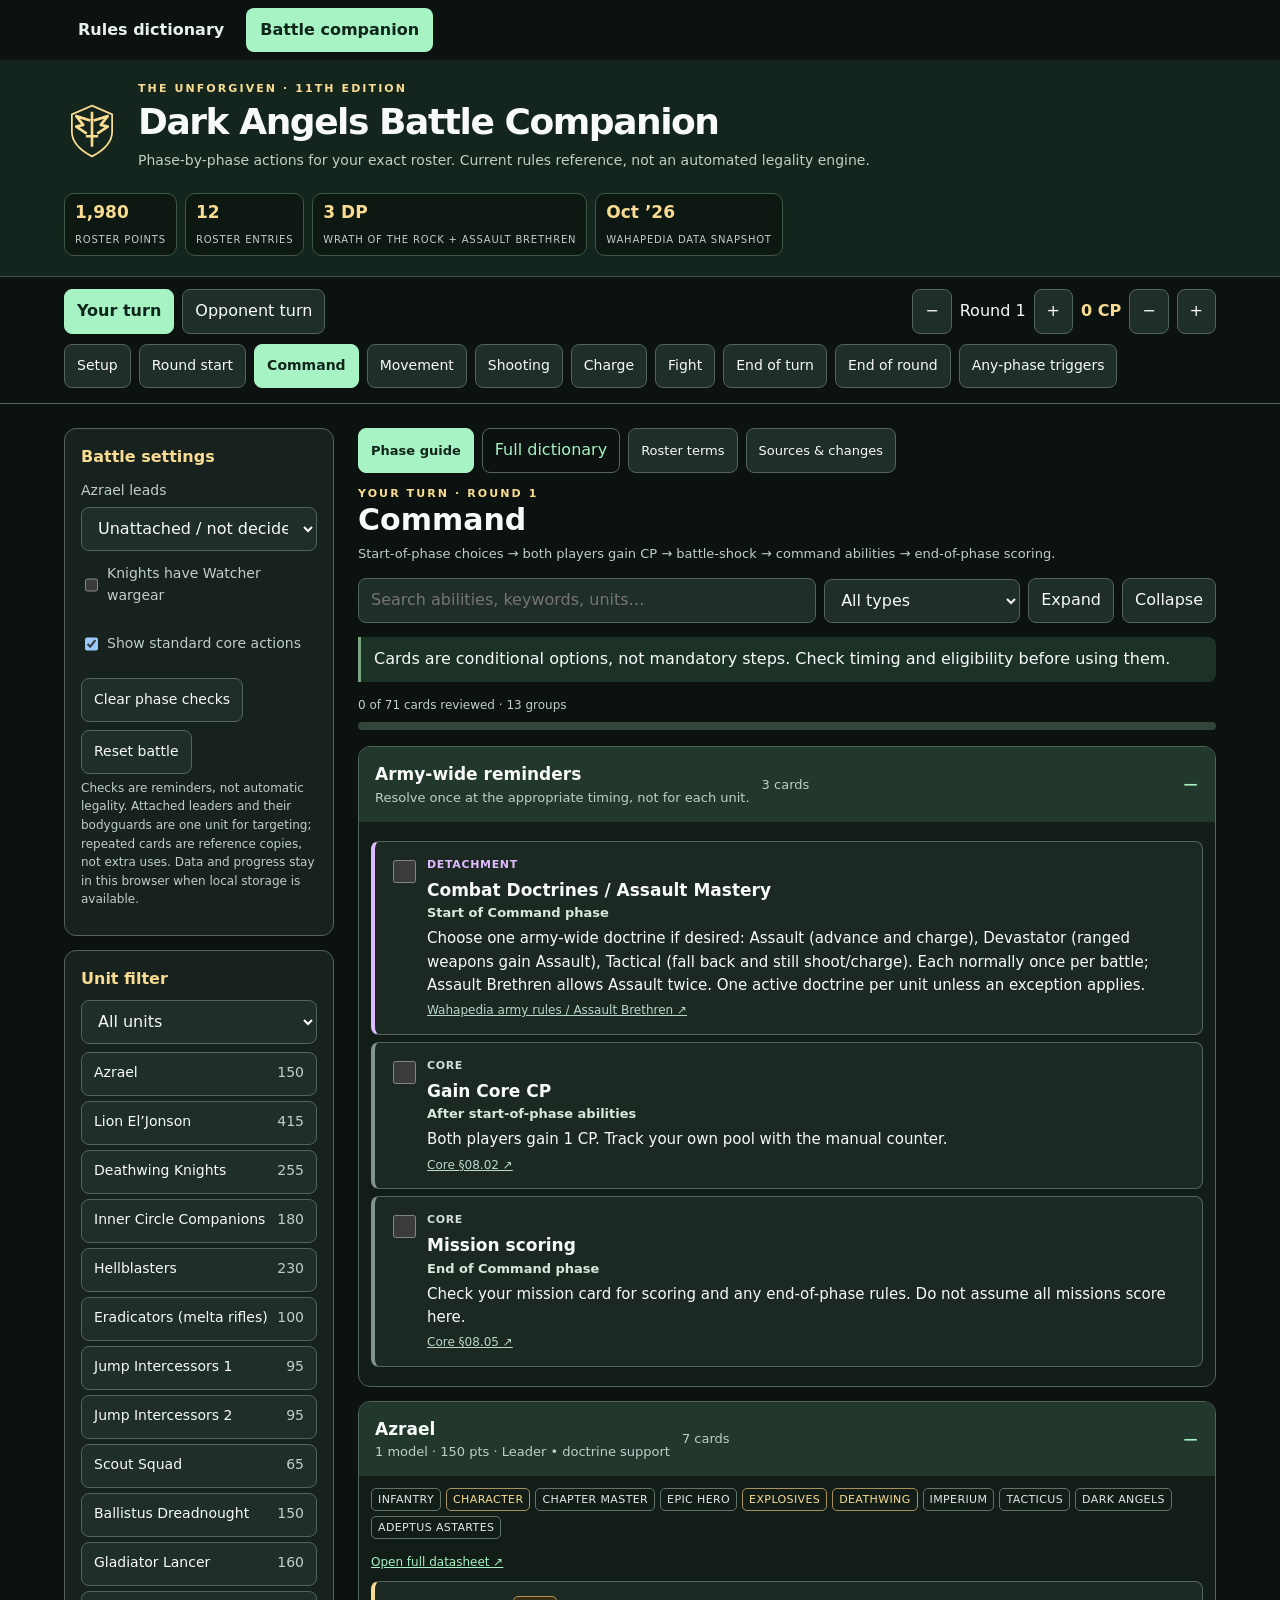
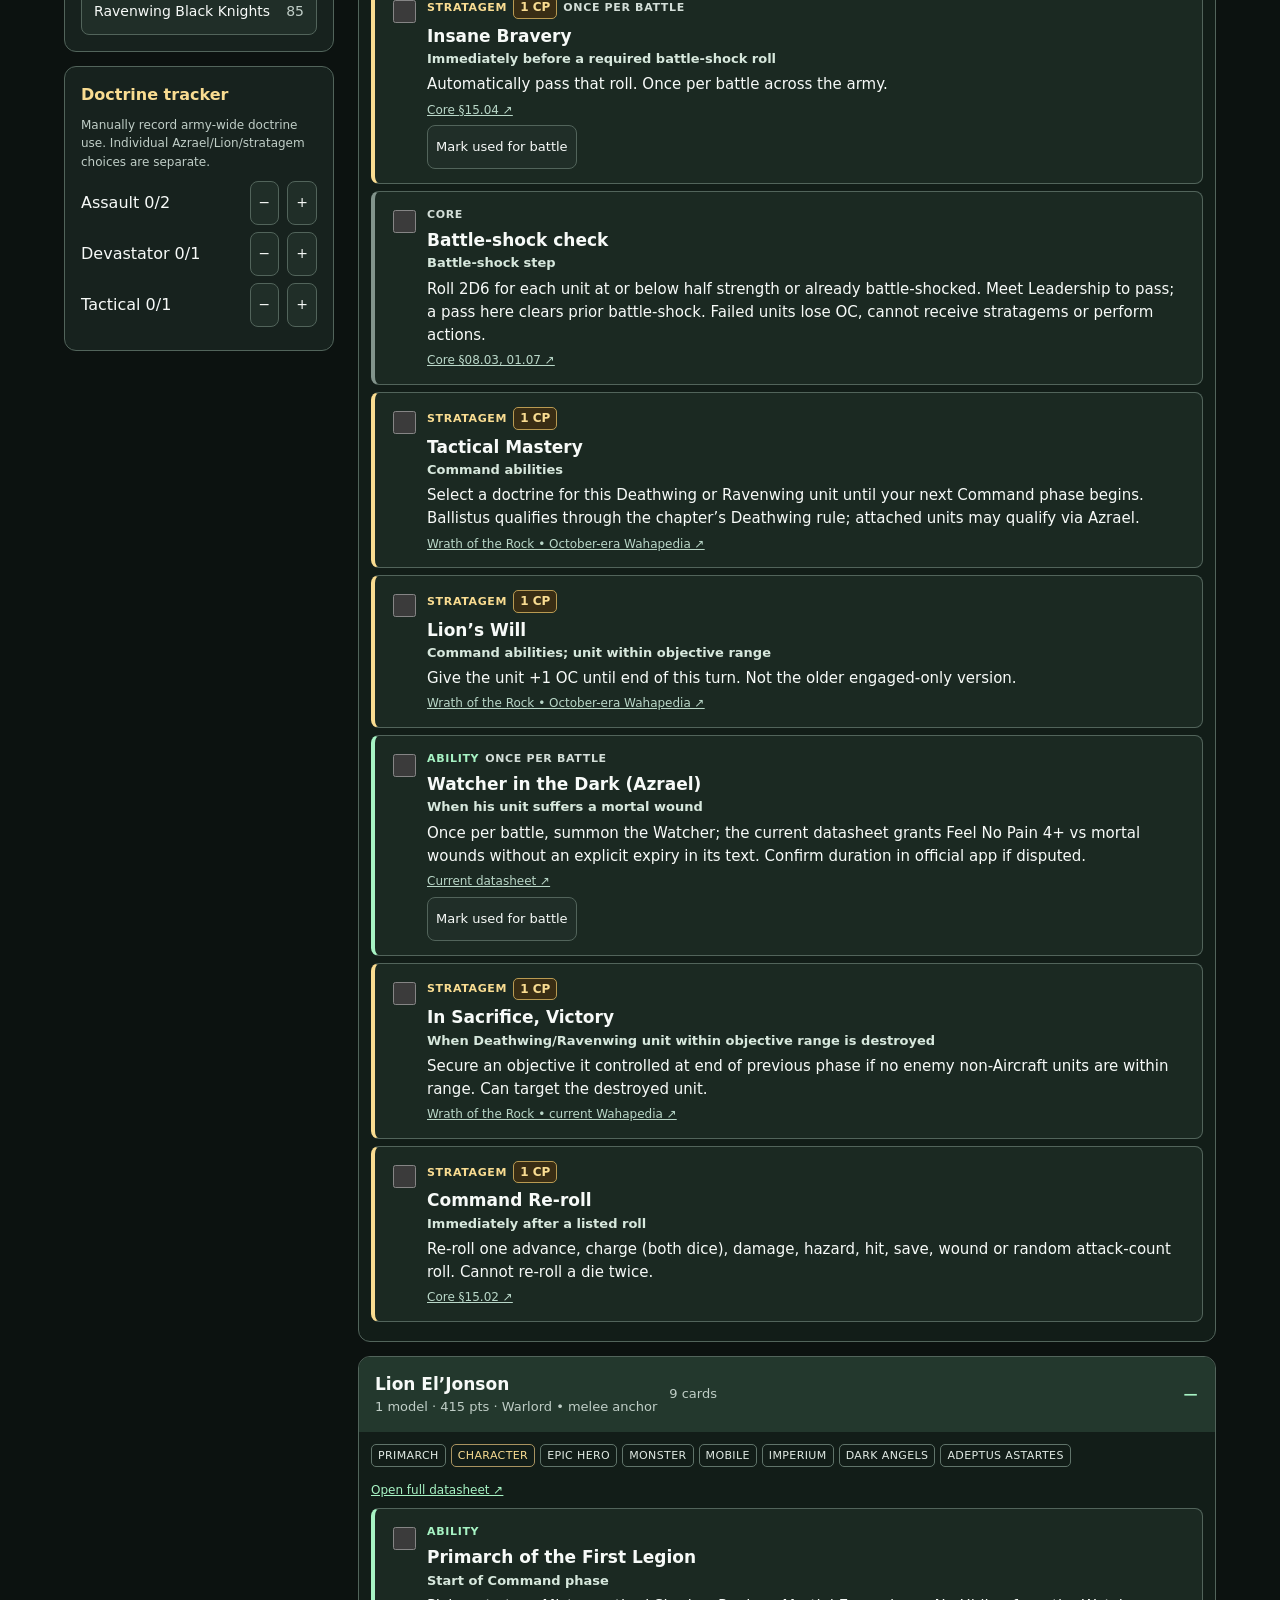
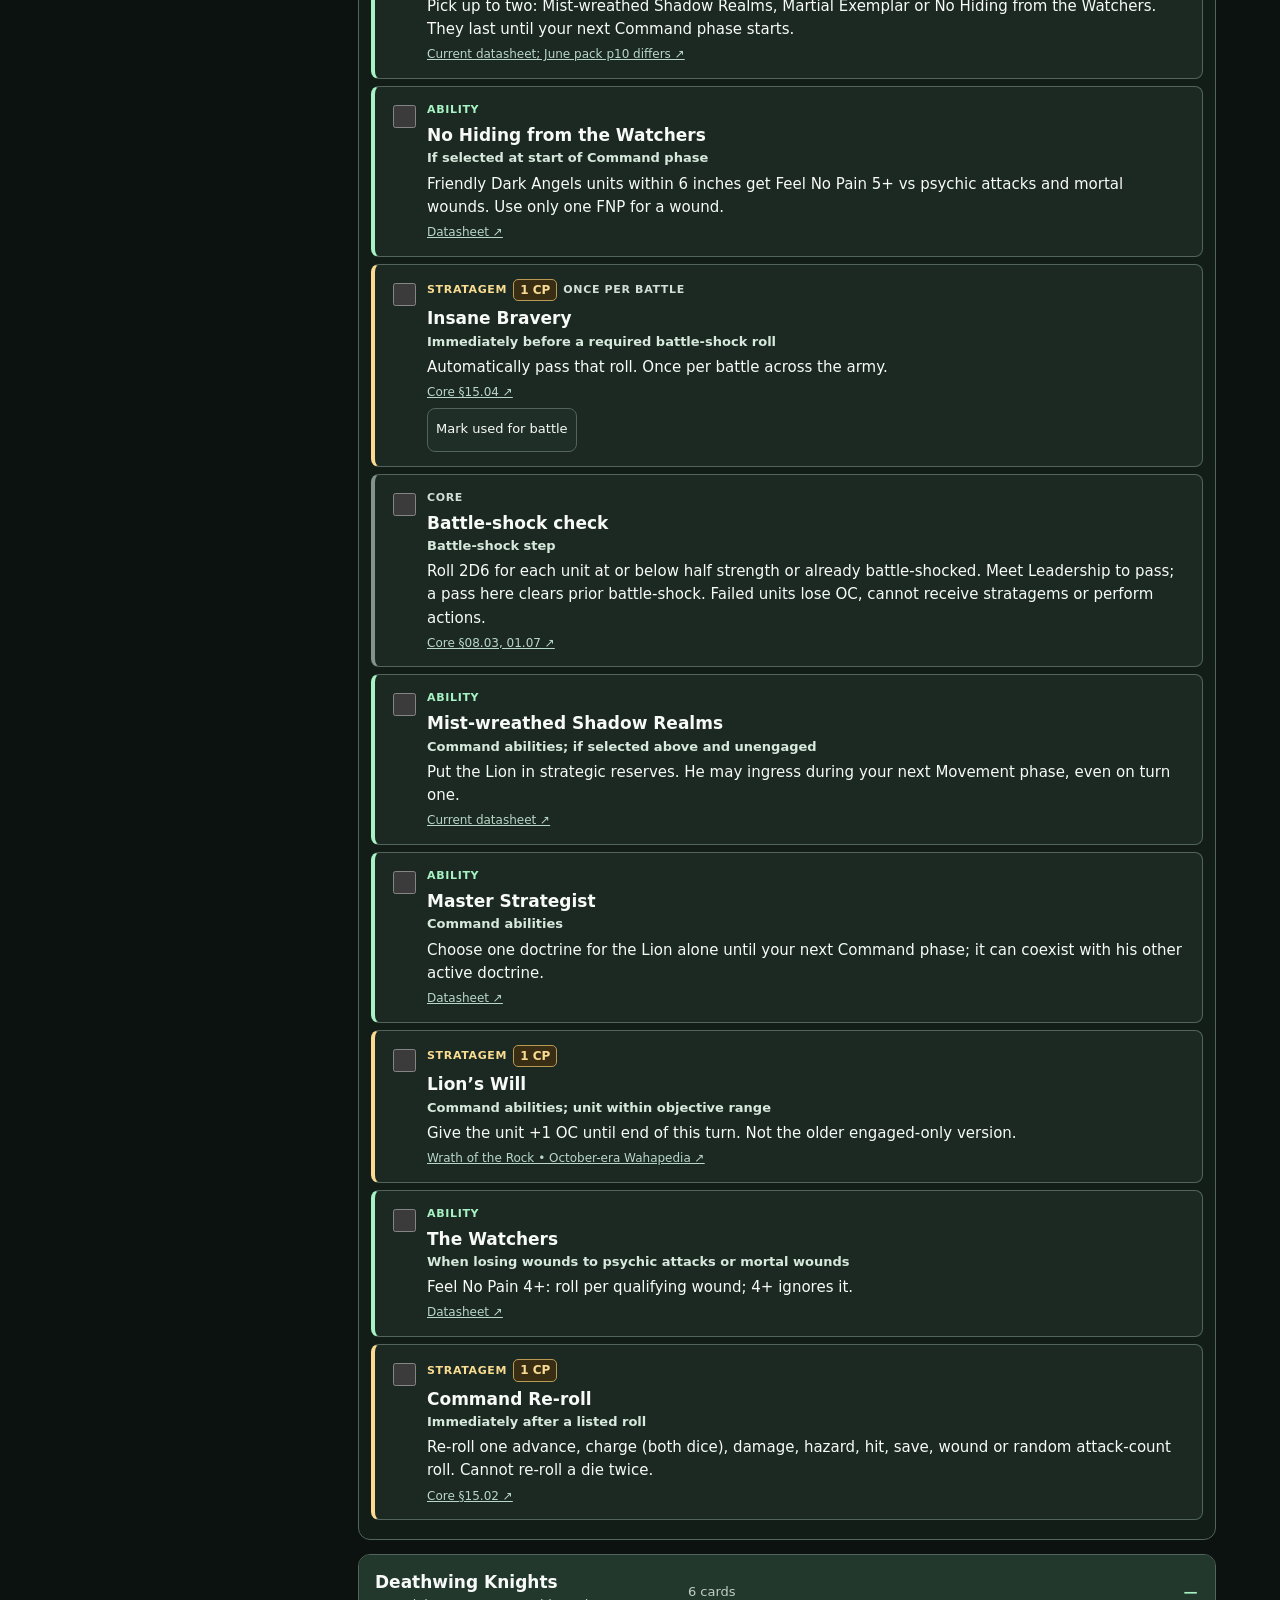
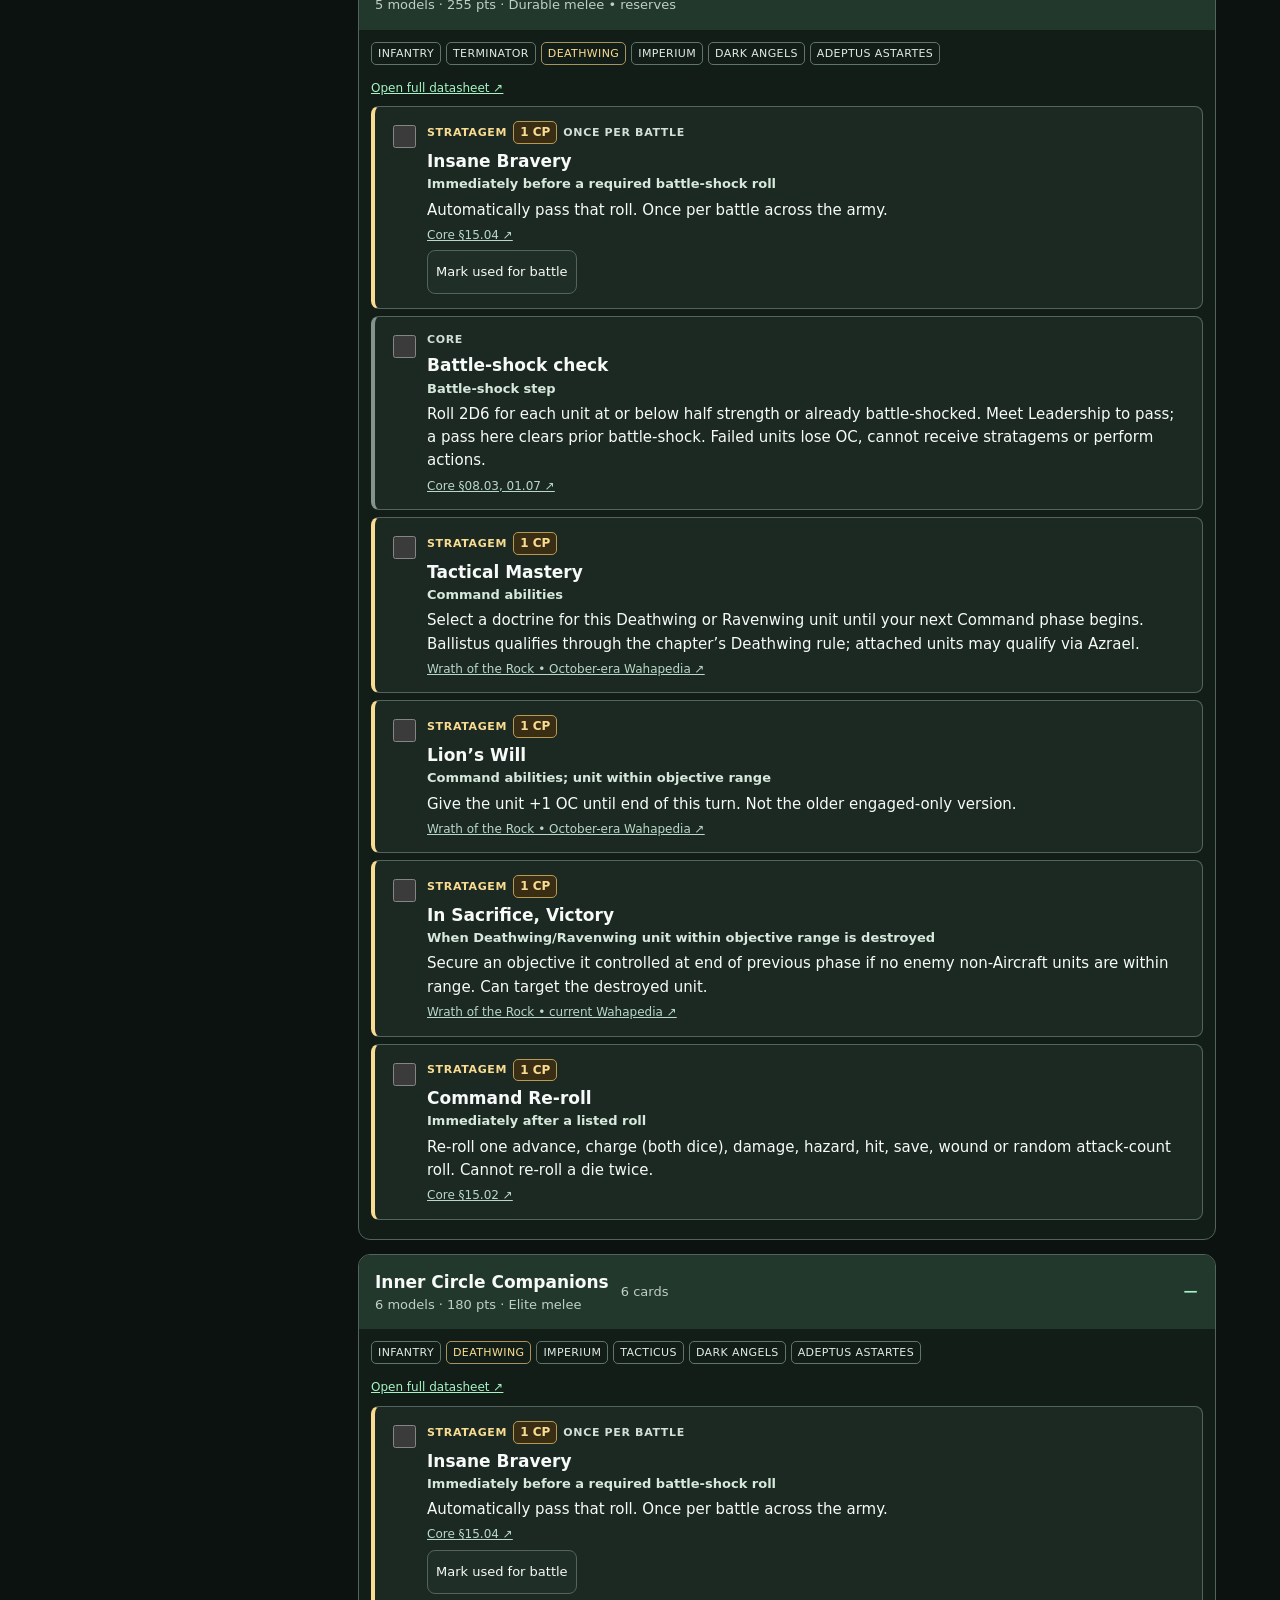
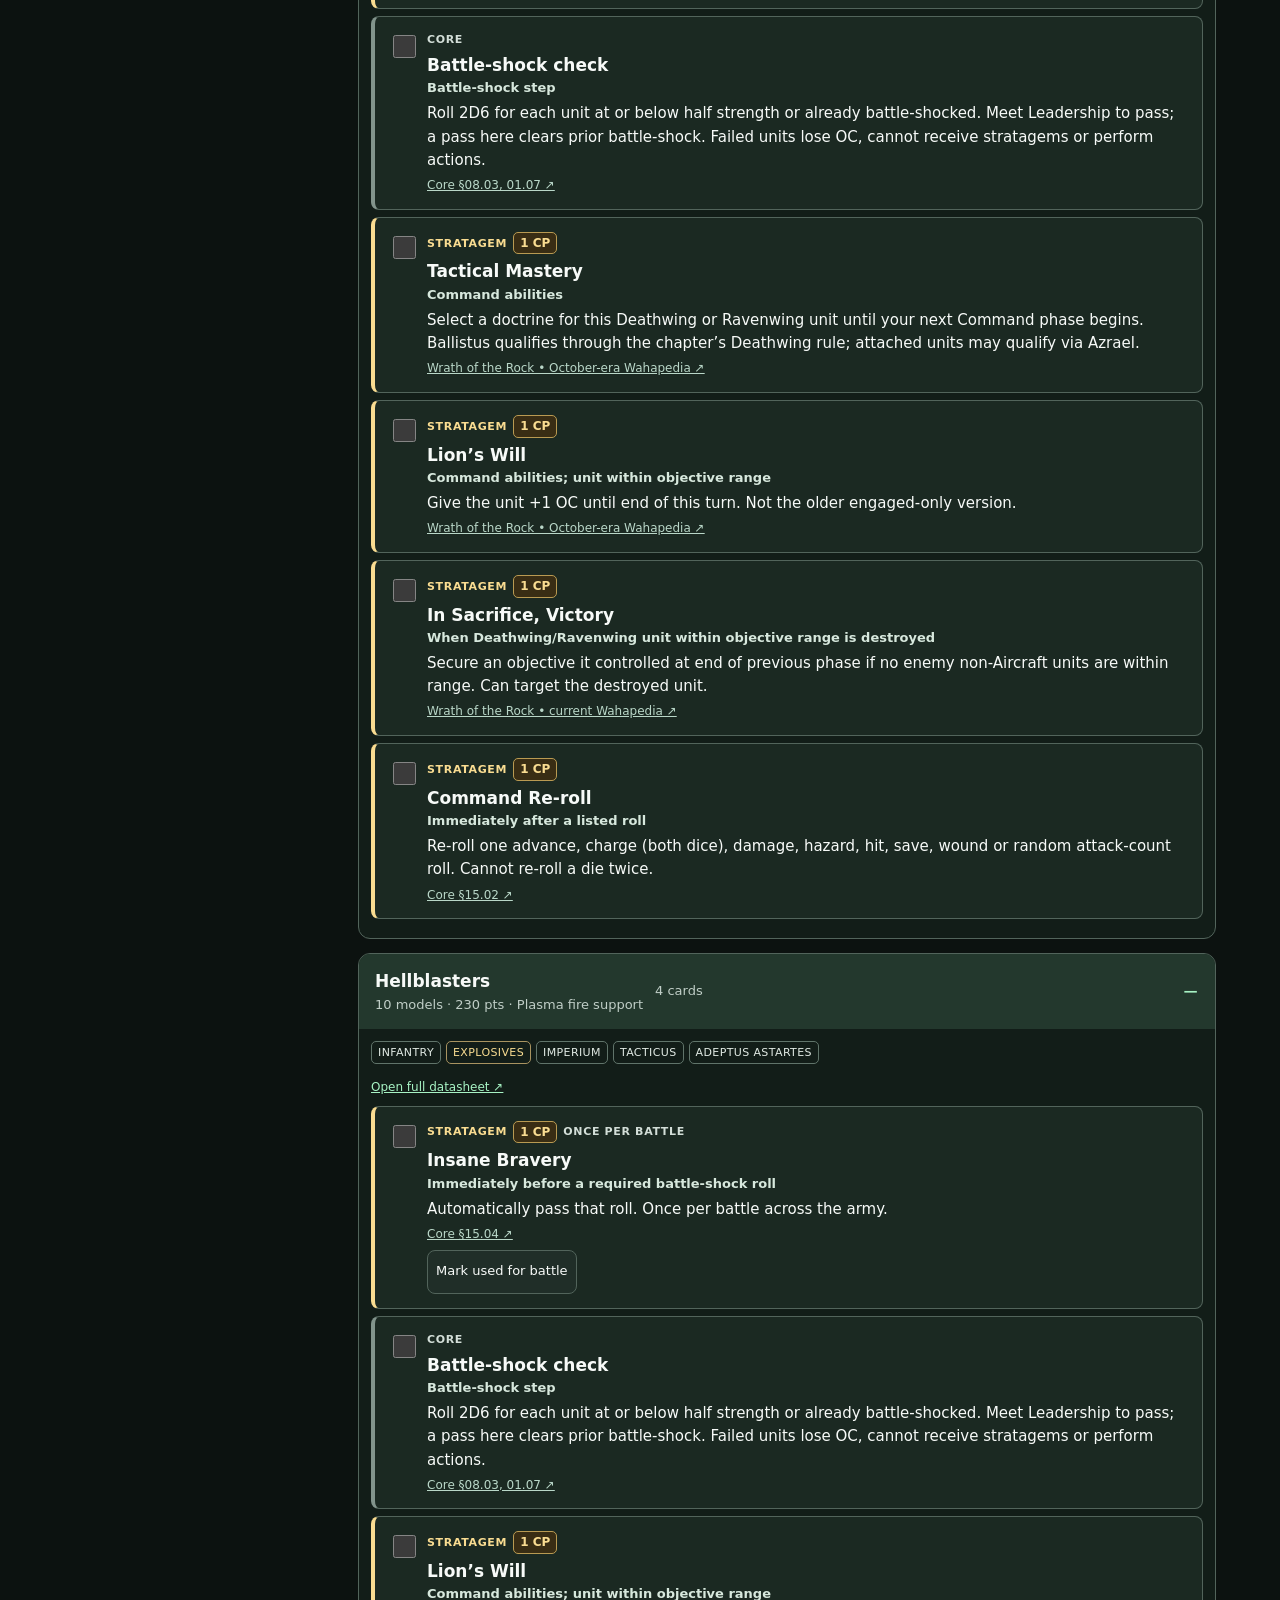
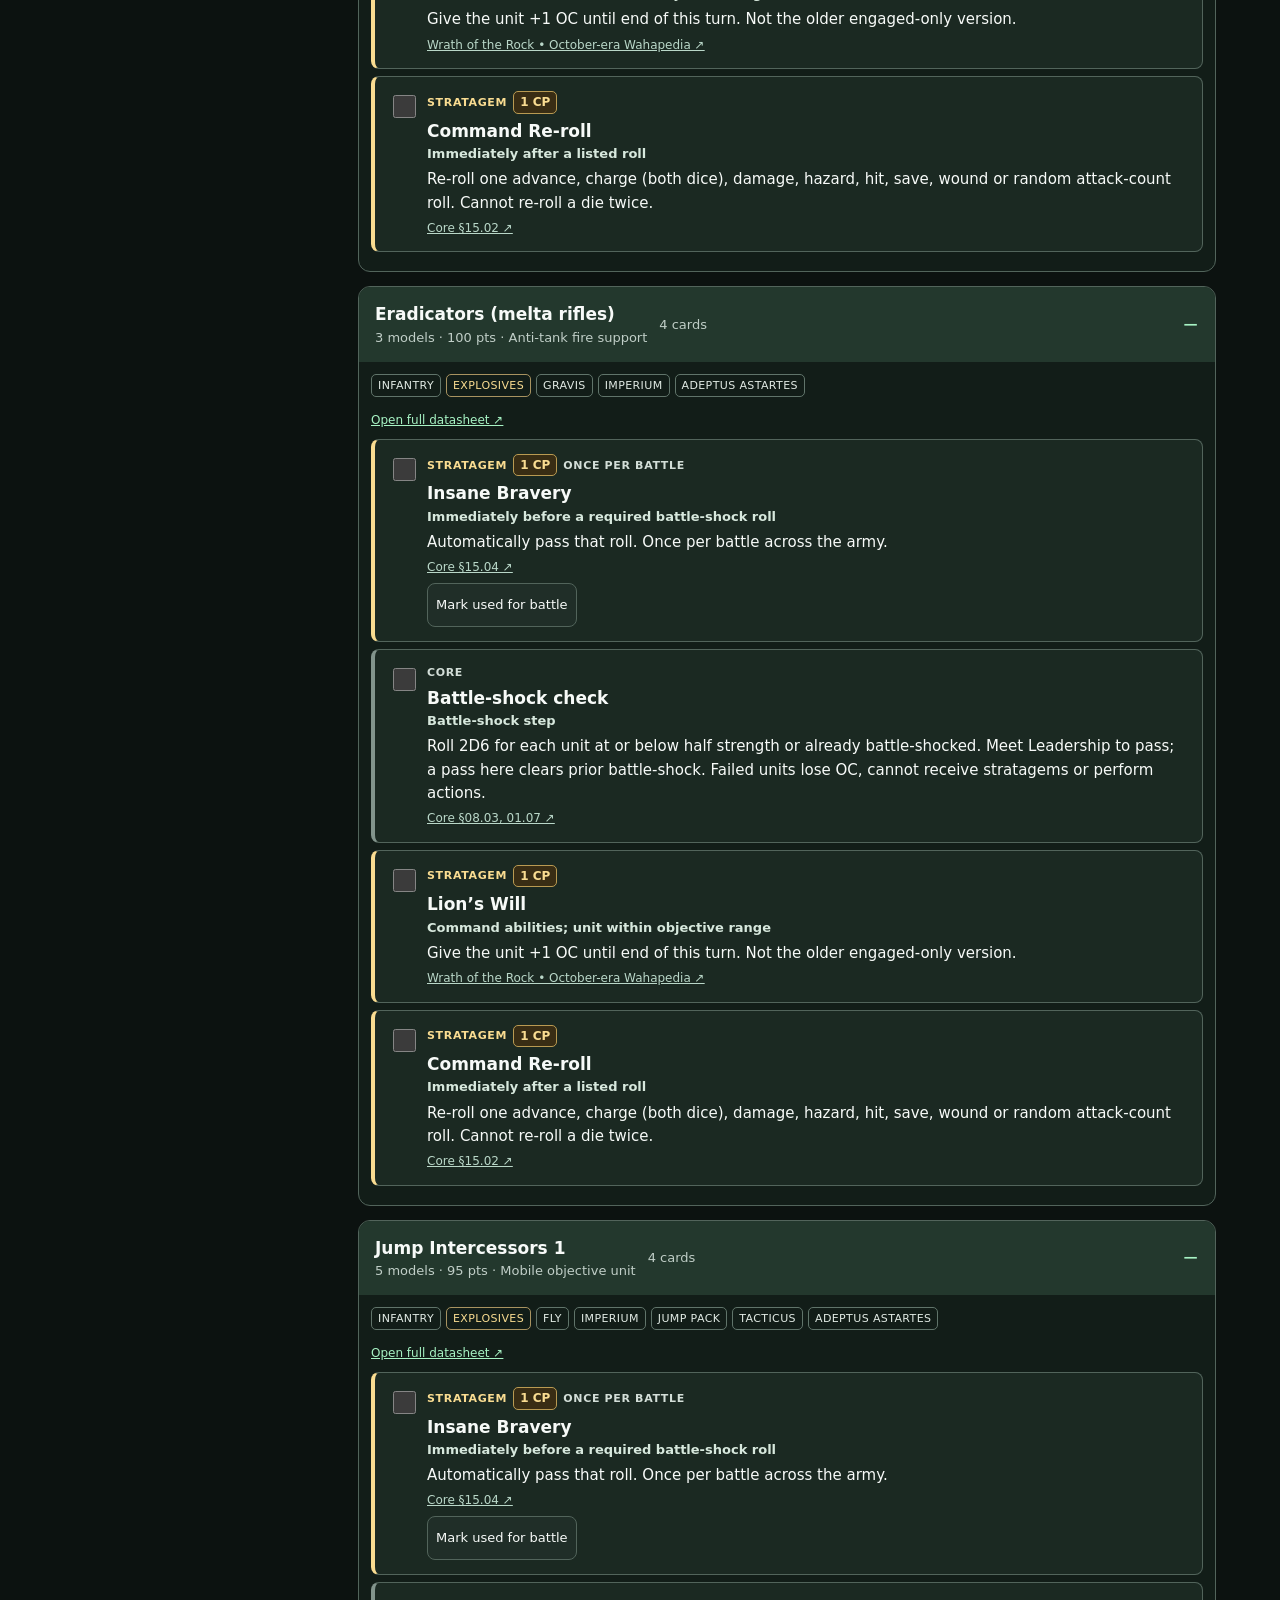
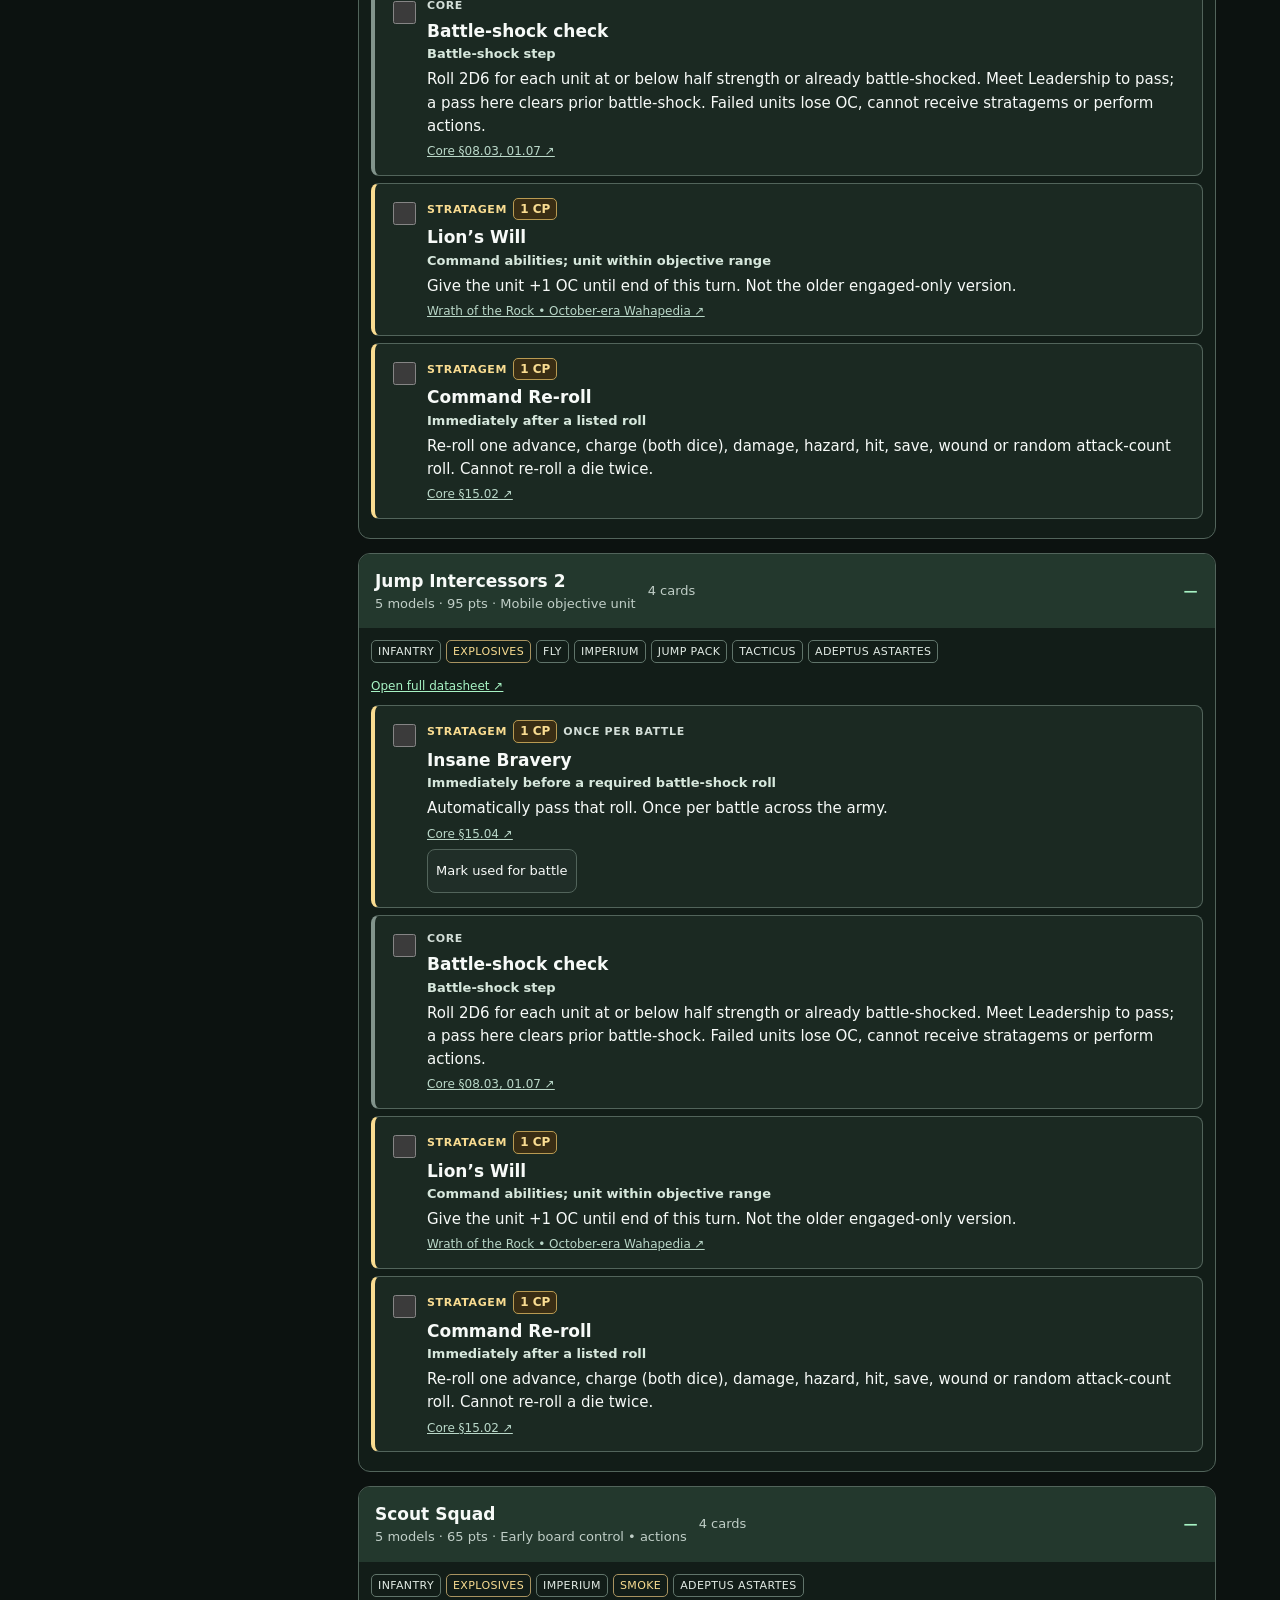
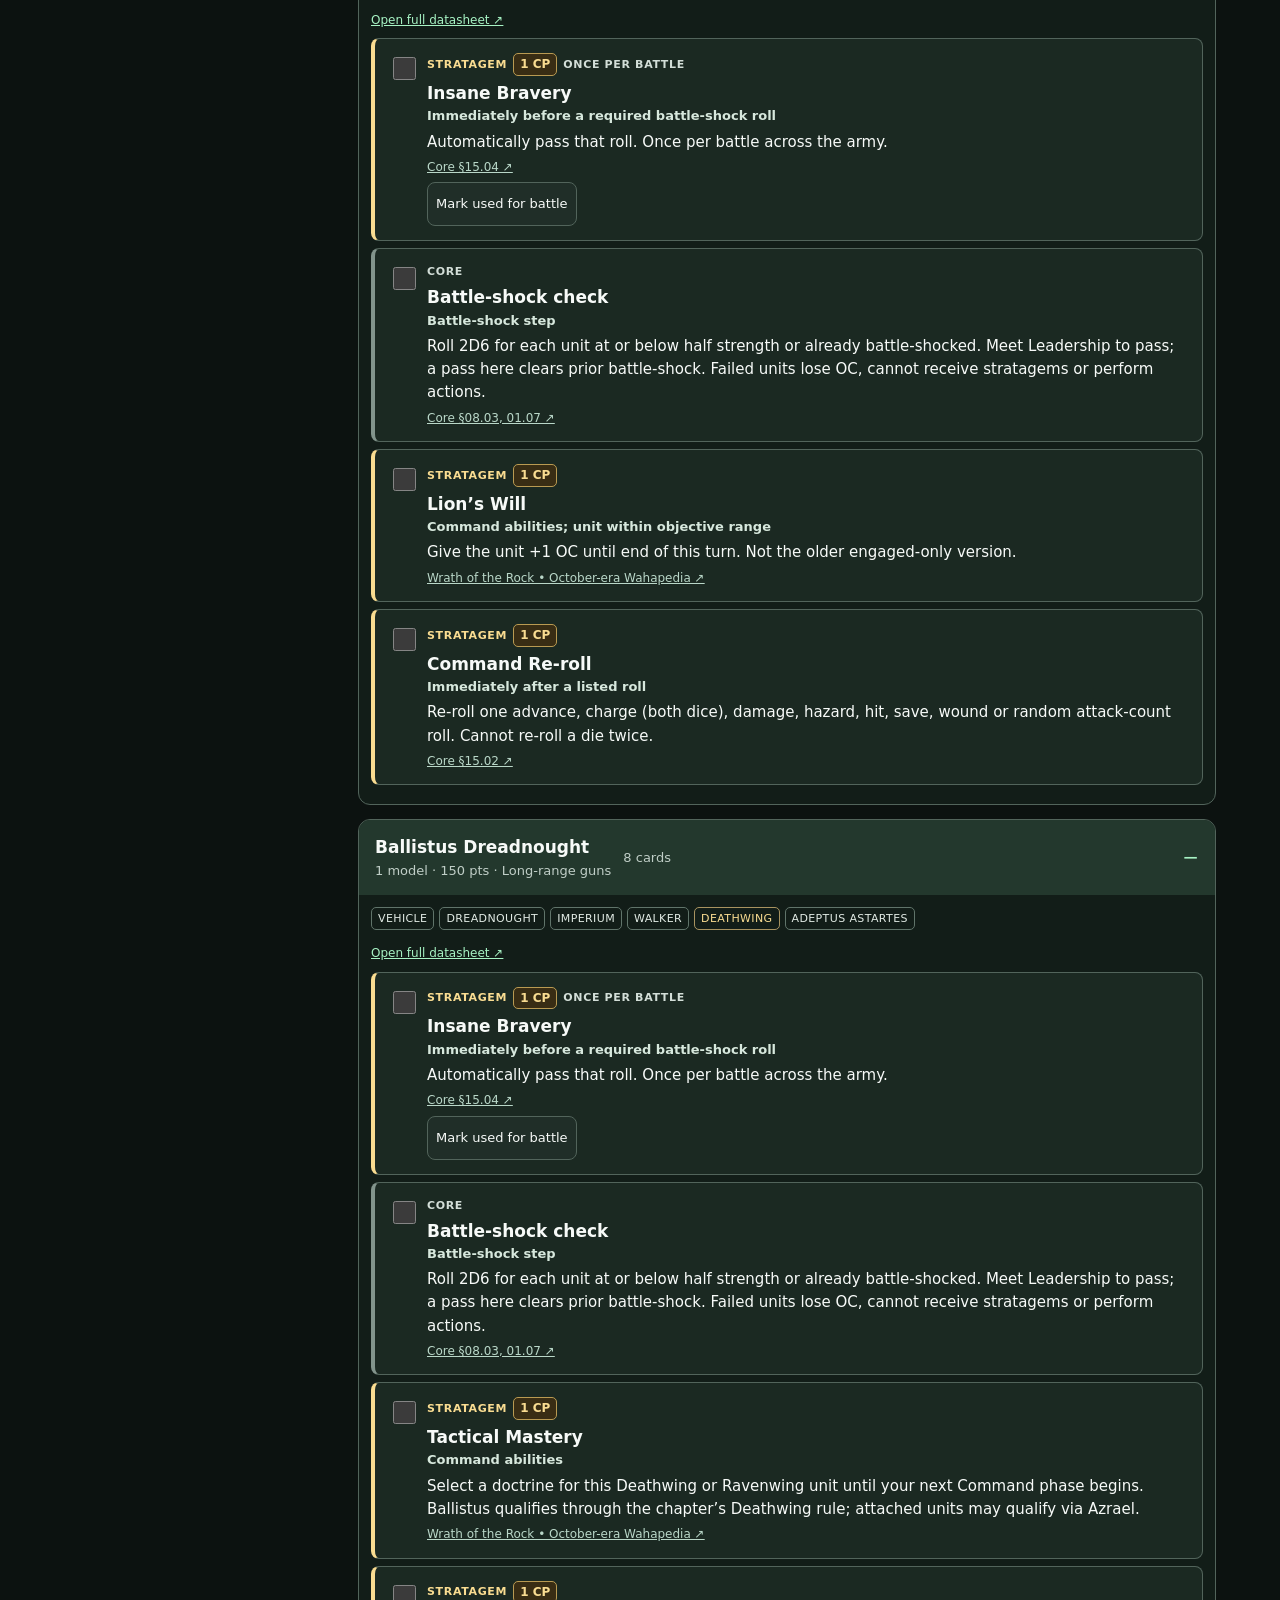
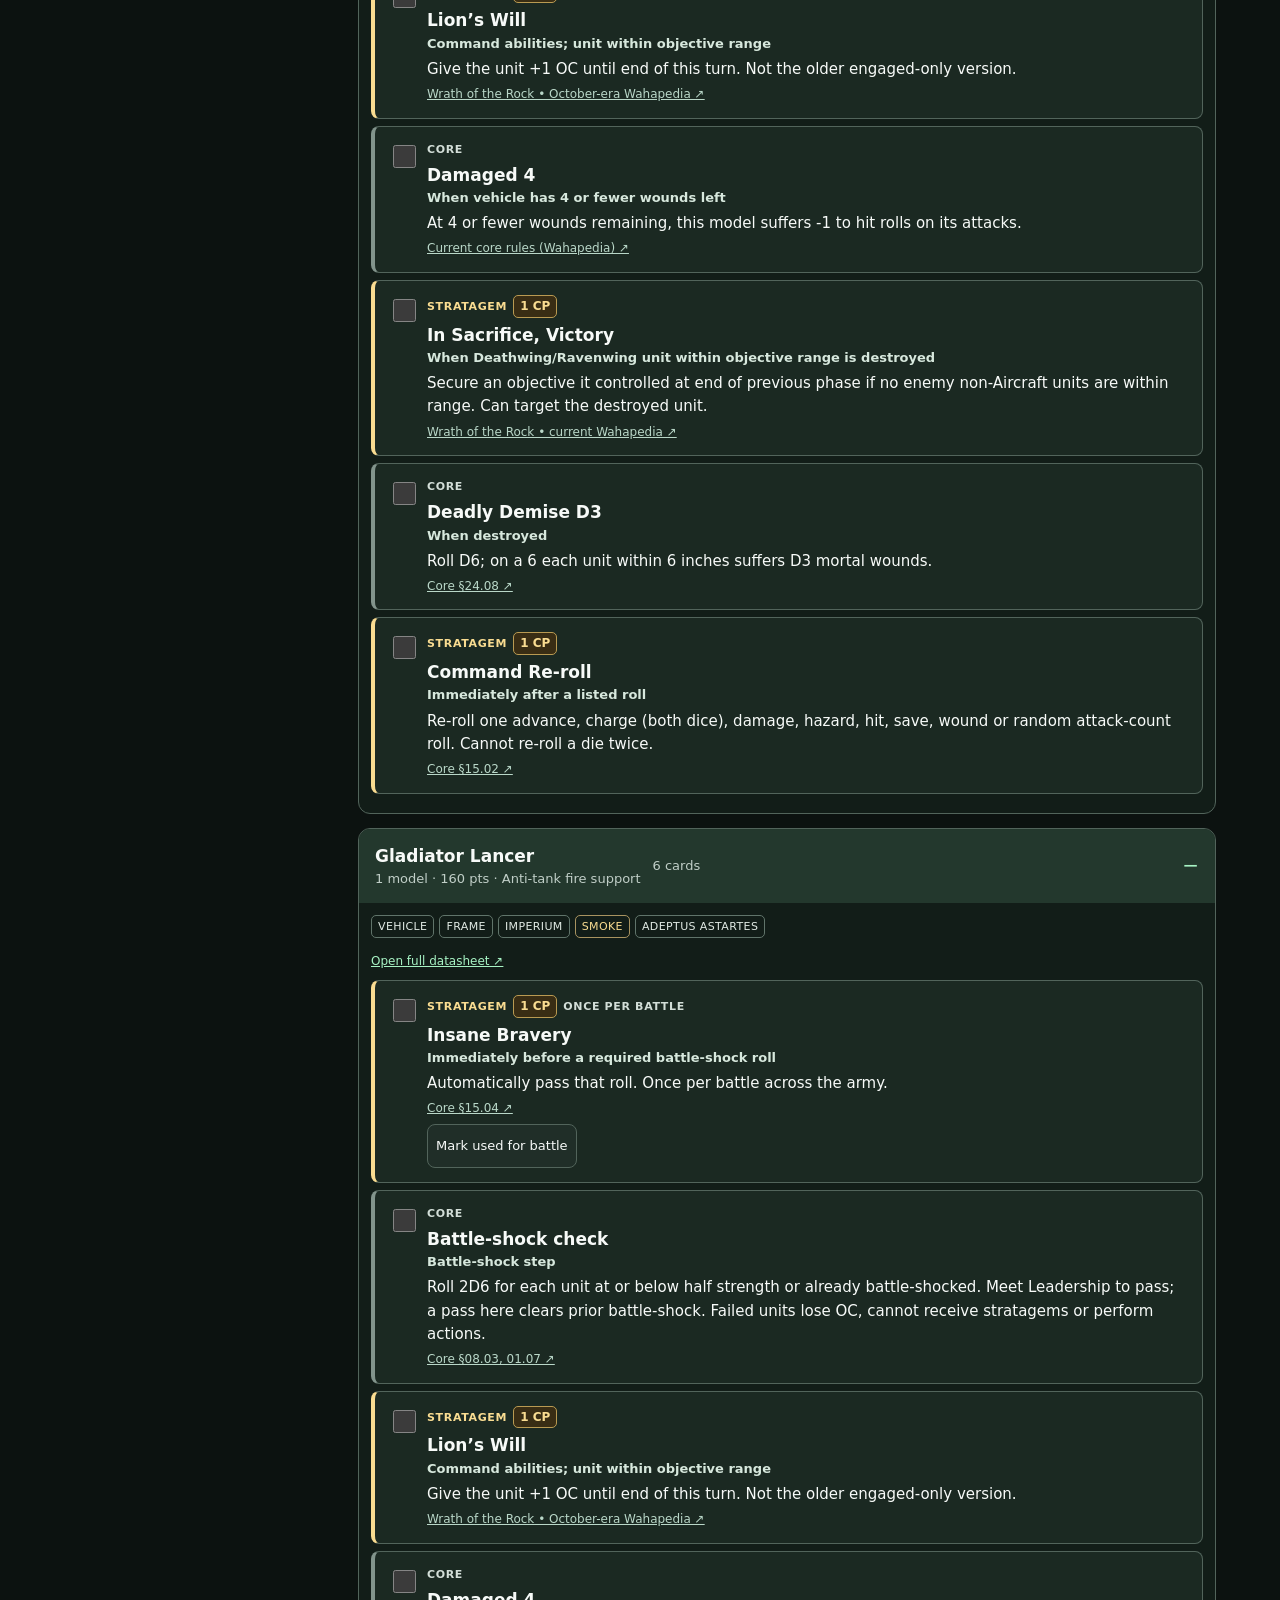
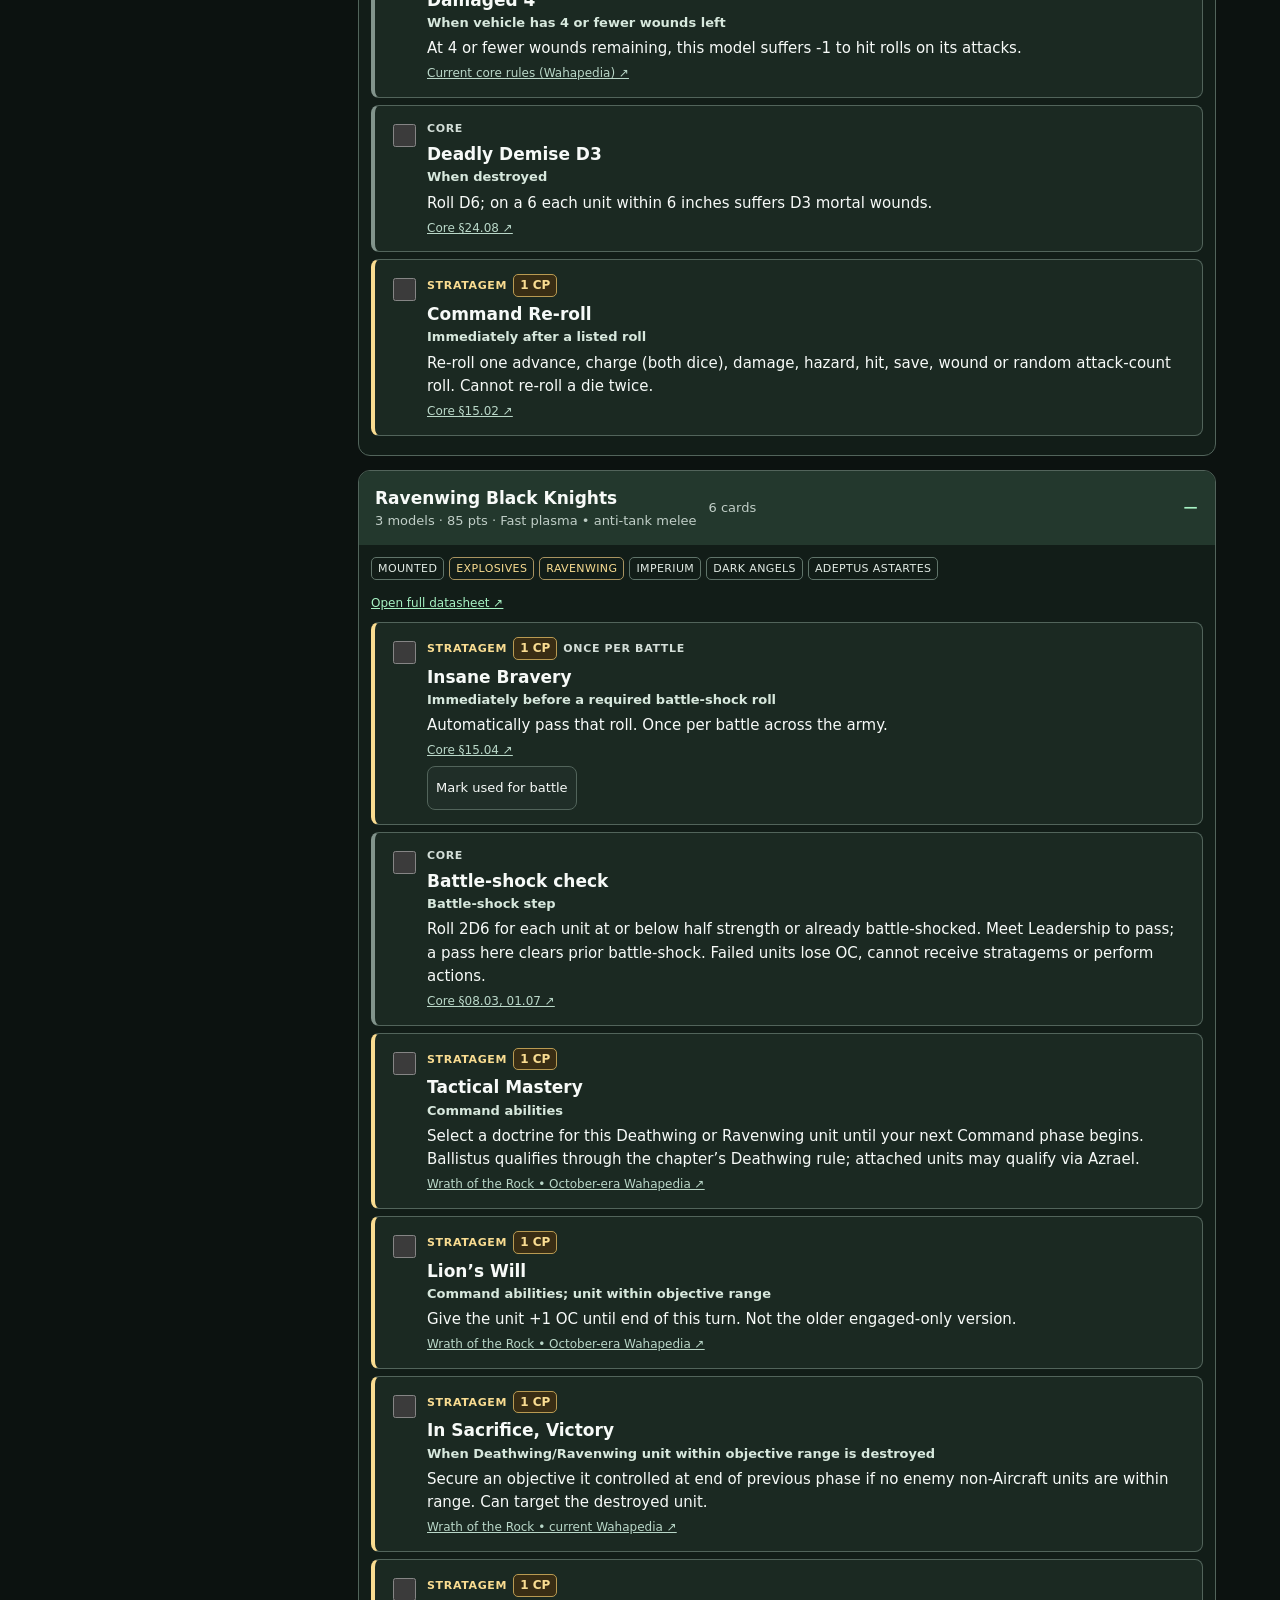
==== battle.html @ 5aef9894 "Updating with battle companion for dark angels" ====
<!doctype html><html lang="en"><head><meta charset="utf-8"><meta name="viewport" content="width=device-width,initial-scale=1"><title>Dark Angels | Battle Companion</title><style>
:root{color-scheme:dark;--bg:#101713;--panel:#19251e;--line:#34483b;--green:#9cce9d;--gold:#d6c28d;--text:#f0f0e4;--muted:#a9b9ad;--red:#e3a19a}*{box-sizing:border-box}body{margin:0;background:var(--bg);font-family:system-ui,-apple-system,sans-serif;color:var(--text);font-size:15px;line-height:1.5}button,input,select{font:inherit}button,select,input{border:1px solid var(--line);background:#17231b;color:var(--text);border-radius:8px;padding:9px 12px}button{cursor:pointer}button:hover{border-color:var(--green)}button:focus-visible,select:focus-visible,input:focus-visible,a:focus-visible{outline:2px solid var(--gold);outline-offset:2px}button.active{background:#386044;border-color:#91bd91;color:#fff}a{color:var(--green)}.wrap{max-width:1250px;margin:auto;padding:24px}.hero{background:linear-gradient(110deg,#203e2b,#17241b 70%);border-bottom:1px solid #405747}.brand{display:flex;gap:18px;align-items:center}.sigil{width:56px;height:56px;flex:none;color:var(--gold)}.eyebrow{color:var(--gold);font-size:11px;letter-spacing:.19em;font-weight:800;text-transform:uppercase}h1{font-size:clamp(25px,4vw,42px);line-height:1.1;margin:5px 0 8px;letter-spacing:-.04em}p{margin:5px 0 10px}.muted,small{color:var(--muted)}.hero p{color:#c0cfc2}.topstats{display:flex;flex-wrap:wrap;gap:12px;margin-top:18px}.stat{background:#101b14b0;border:1px solid #405747;padding:9px 15px;border-radius:10px}.stat b{font-size:20px;display:block;color:var(--gold)}.stat small{font-size:11px;text-transform:uppercase;letter-spacing:.08em}.sticky{position:sticky;top:0;z-index:3;background:#101713f5;border-bottom:1px solid var(--line);backdrop-filter:blur(10px)}.sticky .wrap{padding-top:12px;padding-bottom:12px}.toolbar,.phases,.filters,.row{display:flex;gap:8px;align-items:center;flex-wrap:wrap}.toolbar{justify-content:space-between}.phases{margin-top:10px;overflow-x:auto;flex-wrap:nowrap;padding-bottom:3px}.phases button{white-space:nowrap;font-size:13px}.toolbar .row button{min-width:37px}.cp{font-weight:800;color:var(--gold);font-variant-numeric:tabular-nums}.layout{display:grid;grid-template-columns:minmax(235px,270px) 1fr;gap:24px}.side{align-self:start;position:sticky;top:145px}.panel{border:1px solid var(--line);border-radius:12px;padding:16px;background:var(--panel);margin-bottom:14px}.panel h3{font-size:14px;margin:0 0 8px;color:var(--gold)}.panel label{font-size:12px;color:var(--muted);display:block;margin:10px 0 5px}.panel select,.panel input{width:100%}.side button{font-size:12px}.roster{display:grid;gap:5px}.roster button{display:flex;justify-content:space-between;text-align:left;font-size:12px;gap:8px}.roster button span:last-child{color:var(--muted);white-space:nowrap}.section-head{display:flex;justify-content:space-between;gap:12px;align-items:flex-start;margin-bottom:14px}.section-head h2{font-size:27px;line-height:1.2;margin:0 0 6px}.filters{margin-bottom:14px}.filters input{flex:1;min-width:160px}.filters select{max-width:100%}.unit{margin:0 0 14px;border:1px solid var(--line);border-radius:12px;background:#142018;overflow:hidden}.unit summary{cursor:pointer;list-style:none;padding:14px 16px;display:flex;align-items:center;gap:12px;background:#1e3023}.unit summary::-webkit-details-marker{display:none}.unit summary:after{content:'+';font-size:20px;color:var(--green);margin-left:auto}.unit[open] summary:after{content:'−'}.unit h3{margin:0;font-size:16px}.unit .role{font-size:12px;color:var(--muted)}.unit .count{font-size:12px;color:var(--muted);white-space:nowrap}.unitbody{padding:12px}.tags{display:flex;gap:5px;flex-wrap:wrap;margin-bottom:10px}.tag{border:1px solid #435448;color:#c8d5c7;padding:2px 6px;font-size:10px;border-radius:5px;text-transform:uppercase;letter-spacing:.035em}.tag.special{border-color:#778b55;color:#d4e0a8}.action{padding:12px;border:1px solid #354739;border-radius:8px;background:#1b281f;margin:7px 0;display:grid;grid-template-columns:20px 1fr;gap:9px}.action input{accent-color:#8bbd91;width:17px;height:17px;margin-top:4px}.action.checked{opacity:.55}.action h4{margin:0;font-size:15px;font-weight:750}.action p{margin:4px 0}.meta{display:flex;gap:6px;flex-wrap:wrap;align-items:center;margin-bottom:4px}.kind{font-size:10px;font-weight:750;letter-spacing:.06em;text-transform:uppercase;color:#aebeb2}.kind.stratagem{color:var(--gold)}.kind.ability{color:#b8e3b5}.kind.weapon{color:#b4c9df}.cost{font-size:11px;font-weight:800;border:1px solid #796b45;color:var(--gold);border-radius:5px;padding:1px 6px}.when{color:#b7cbb9;font-size:12px;font-weight:650}.source{font-size:11px;color:var(--muted)}.source a{color:inherit}.hint{border-left:3px solid #7ba680;background:#19291e;padding:10px 13px;border-radius:0 8px 8px 0;margin-bottom:14px}.hint p{margin:0}.warning{border-color:#c29d64}.viewtabs{display:flex;gap:8px;flex-wrap:wrap;margin:0 0 17px}.viewtabs button{font-size:13px}.tiny{font-size:12px}.glossary{display:grid;grid-template-columns:repeat(auto-fit,minmax(240px,1fr));gap:10px}.glossary article{background:var(--panel);padding:14px;border:1px solid var(--line);border-radius:8px}.glossary h3{margin:0 0 6px;font-size:15px;color:var(--gold)}.used{color:var(--red);font-size:11px}.empty{padding:35px;text-align:center;color:var(--muted)}.progress{height:5px;background:#34443a;border-radius:8px;overflow:hidden;margin:8px 0 16px}.progress div{background:#91bd91;height:100%;transition:width .2s}.headerinfo{display:flex;flex-wrap:wrap;gap:10px;align-items:center}.footer{border-top:1px solid var(--line);font-size:12px;color:var(--muted);padding:20px}.switch{display:flex;gap:6px;align-items:center;margin:9px 0}.switch input{width:auto}.smallbtn{font-size:12px;padding:5px 8px}.unitlink{font-size:12px}.action button{padding:4px 8px;font-size:11px;margin-top:6px}.phaseinfo{font-size:13px;color:var(--muted)}.checknote{font-size:12px;color:var(--muted)}@media(max-width:750px){.wrap{padding:15px}.layout{grid-template-columns:1fr;gap:10px}.side{position:static}.side .roster{display:none}.side .panel{margin-bottom:0}.side .panel h3{margin-bottom:4px}.side .panel label{margin-top:6px}.side .panel .row{margin-top:5px}.sticky .wrap{padding:8px 12px}.toolbar{gap:8px}.toolbar button{padding:6px 9px}.unit summary{padding:12px}.unitbody{padding:8px}.section-head h2{font-size:24px}.stat{padding:6px 10px}.brand{gap:10px}.sigil{width:38px;height:38px}.toolbar .row{gap:5px}.hero .wrap{padding-bottom:15px}}@media print{.sticky,.side,.filters,.viewtabs,.action input,.action button{display:none!important}.layout{display:block}body{background:white;color:black}.unit,.action,.panel{background:white;color:black;border-color:#bbb;break-inside:avoid}.unit summary{background:#e5eee5;color:#111}.muted,.when,.source,.kind,.role{color:#444!important}}

:root{--bg:#0c1210;--panel:#17221e;--line:#52645b;--green:#a7f3c4;--gold:#f9dc91;--text:#f7faf8;--muted:#c0cec7;--red:#ffaaa5}body{font-size:16px;line-height:1.55}button,select,input{background:#202e28;border-color:var(--line);min-height:44px}button.active{background:#a7f3c4;color:#10261b;border-color:#a7f3c4;font-weight:750}.wrap{max-width:1200px}.hero{background:#14251d}.hero .wrap{padding-top:20px;padding-bottom:20px}.hero h1{font-size:clamp(24px,4vw,36px)}.hero p{font-size:14px}.topstats{gap:8px;margin-top:12px}.stat{padding:5px 10px;background:#0d1812}.stat b{font-size:17px}.stat small{font-size:10px}.sticky{background:#0c1210;z-index:10}.phases button{font-size:14px}.phases{scrollbar-color:#8ba99a #18241e}.panel{background:var(--panel)}.panel h3{font-size:16px}.panel label,.side button,.roster button{font-size:14px}.unit{background:#121d18}.unit summary{background:#23382d;min-height:64px}.unit h3{font-size:17px}.unit .role,.unit .count{font-size:13px;color:var(--muted)}.unit summary>div{min-width:0}.action{background:#1b2922;border-color:#52645b;border-left:4px solid #82948c;grid-template-columns:28px minmax(0,1fr);padding:14px;gap:10px}.action:has(.kind.stratagem){border-left-color:#f9dc91}.action:has(.kind.ability){border-left-color:#a7f3c4}.action:has(.kind.weapon){border-left-color:#a9d6ff}.action:has(.kind.detachment){border-left-color:#dfbaff}.action input{width:23px;height:23px;min-height:0;accent-color:#a7f3c4}.action.checked{opacity:1;background:#111c17}.action.checked h4{text-decoration:line-through;color:#c0cec7}.action h4{font-size:17px}.action p{font-size:15px}.kind{font-size:11px;color:#d3ded8}.kind.stratagem{color:#f9dc91}.kind.ability{color:#a7f3c4}.kind.weapon{color:#a9d6ff}.kind.detachment{color:#dfbaff}.when{color:#d7e8dd;font-size:13px}.source,.source a{color:#b9d7c8;font-size:12px;overflow-wrap:anywhere}.tag{font-size:11px;color:#e1eae4;border-color:#60746a}.tag.special{color:#f9dc91;border-color:#a89360}.cost{background:#392d14;border-color:#b99a52;font-size:12px}.hint{background:#1d3227}.progress{height:8px}.site-nav{display:flex;gap:8px;align-items:center;max-width:1200px;margin:auto;padding:8px 24px}.site-nav a{display:inline-flex;align-items:center;min-height:44px;padding:8px 14px;border-radius:8px;text-decoration:none;font-weight:700;color:#e7f0ea}.site-nav a[aria-current=page]{background:#a7f3c4;color:#10261b}.settings-toggle{display:none}.viewtabs a{display:inline-flex;align-items:center;padding:9px 12px;border:1px solid var(--line);border-radius:8px;text-decoration:none;min-height:44px}.filters input{min-width:0}.side{top:150px}.mobile-unit{display:none}.phase-jump{display:none}.action button{min-height:44px;font-size:13px}.section-head h2{font-size:30px}.viewtabs{margin-bottom:12px}.footer{overflow-wrap:anywhere}
@media(max-width:750px){.site-nav{padding:6px 12px}.site-nav a{flex:1;justify-content:center;font-size:14px;padding:6px}.hero .wrap{padding:12px 16px}.hero p,.sigil,.topstats .stat:last-child{display:none}.hero h1{margin:4px 0;font-size:24px}.topstats{margin-top:8px}.stat{flex:1;padding:4px 7px;min-width:0}.stat small{font-size:9px;letter-spacing:0}.sticky .wrap{padding:8px 12px}.toolbar{display:grid;grid-template-columns:1fr;gap:6px}.toolbar>.row{justify-content:space-between;flex-wrap:nowrap}.toolbar #turns button{flex:1}.toolbar button{min-height:44px}.phases{display:none}.phase-jump{display:flex;align-items:center;gap:8px;margin-top:8px}.phase-jump select{flex:1;min-width:0}.phase-jump button{min-width:44px}.layout{display:flex;flex-direction:column;padding:12px;gap:12px}.settings-toggle{display:block;width:100%;text-align:left}.side{display:none}.side.show{display:block}.side .panel{margin-bottom:8px}.mobile-unit{display:block;width:100%;margin-bottom:8px}.viewtabs{gap:6px;flex-wrap:nowrap;overflow:auto}.viewtabs button,.viewtabs a{font-size:13px;white-space:nowrap;flex:1;justify-content:center;padding:8px}.filters{display:grid;grid-template-columns:1fr 1fr;gap:8px}.filters input,.filters select{grid-column:1/-1;width:100%;font-size:16px}.filters button{width:100%}.unit summary{gap:8px;padding:12px}.unit .count{white-space:nowrap;font-size:11px}.unitbody{padding:8px}.action{padding:12px 10px;gap:8px}.action p{font-size:15px}.action h4{font-size:16px}.section-head h2{font-size:25px}.glossary{grid-template-columns:minmax(0,1fr)}.footer{padding:16px}.section-head{margin-bottom:10px}body{overflow-wrap:break-word}}
@media(prefers-reduced-motion:reduce){*{transition:none!important}}@media print{.site-nav,.settings-toggle,.mobile-unit,.phase-jump{display:none!important}.action p,.action h4,.tag{color:#111}.action.checked{background:white}}
</style></head><body><nav class="site-nav" aria-label="Main navigation"><a href="./index.html">Rules dictionary</a><a href="./battle.html" aria-current="page">Battle companion</a></nav><header class="hero"><div class="wrap"><div class="brand"><svg class="sigil" viewBox="0 0 64 64" aria-hidden="true"><path d="M32 3L55 13V33C55 45 45 54 32 61 19 54 9 45 9 33V13Z" fill="none" stroke="currentColor" stroke-width="2"/><path d="M32 10v40m-7-12h14M30 20 14 15l8 10-8 2 12 8m8-15 16-5-8 10 8 2-12 8" stroke="currentColor" stroke-width="3" fill="none" stroke-linejoin="round"/></svg><div><div class="eyebrow">The Unforgiven · 11th edition</div><h1>Dark Angels Battle Companion</h1><p>Phase-by-phase actions for your exact roster. Current rules reference, not an automated legality engine.</p></div></div><div class="topstats"><div class="stat"><b>1,980</b><small>Roster points</small></div><div class="stat"><b>12</b><small>Roster entries</small></div><div class="stat"><b>3 DP</b><small>Wrath of the Rock + Assault Brethren</small></div><div class="stat"><b>Oct ’26</b><small>Wahapedia data snapshot</small></div></div></div></header>
<div class="sticky"><div class="wrap"><div class="toolbar"><div class="row" id="turns"><button data-turn="own">Your turn</button><button data-turn="foe">Opponent turn</button></div><div class="row"><button id="prevRound" aria-label="Previous round">−</button><span id="roundLabel"></span><button id="nextRound" aria-label="Next round">+</button><span class="cp" id="cpLabel"></span><button id="cpMinus" aria-label="Spend one CP">−</button><button id="cpPlus" aria-label="Gain one CP">+</button></div></div><nav class="phases" id="phases" aria-label="Battle phases"></nav><div class="phase-jump"><button id="phasePrev" aria-label="Previous phase">‹</button><select id="phaseSelect" aria-label="Battle phase"></select><button id="phaseNext" aria-label="Next phase">›</button></div></div></div>
<main class="wrap layout"><button class="settings-toggle" id="settingsToggle" aria-expanded="false">Battle settings & doctrine tracker ▾</button><aside class="side"><div class="panel"><h3>Battle settings</h3><label for="attach">Azrael leads</label><select id="attach"><option value="none">Unattached / not decided</option><option value="icc">Inner Circle Companions</option><option value="hb">Hellblasters</option></select><div class="switch"><input type="checkbox" id="watcher"><label for="watcher" style="margin:0">Knights have Watcher wargear</label></div><div class="switch"><input type="checkbox" id="basics"><label for="basics" style="margin:0">Show standard core actions</label></div><div class="row"><button id="clearPhase">Clear phase checks</button><button id="reset">Reset battle</button></div><p class="tiny muted">Checks are reminders, not automatic legality. Attached leaders and their bodyguards are one unit for targeting; repeated cards are reference copies, not extra uses. Data and progress stay in this browser when local storage is available.</p></div><div class="panel"><h3>Unit filter</h3><select id="unitSelect" aria-label="Unit filter"></select><div class="roster" id="roster" style="margin-top:8px"></div></div><div class="panel"><h3>Doctrine tracker</h3><p class="tiny muted">Manually record army-wide doctrine use. Individual Azrael/Lion/stratagem choices are separate.</p><div id="doctrine"></div></div></aside><section><select class="mobile-unit" id="mobileUnit" aria-label="Filter by unit"></select><nav class="viewtabs"><button data-view="phase">Phase guide</button><a href="./index.html">Full dictionary</a><button data-view="glossary">Roster terms</button><button data-view="sources">Sources & changes</button></nav><div id="view"></div></section></main><footer class="footer wrap">Unofficial tabletop companion. Current Wahapedia summaries cross-checked against your June 2026 faction pack and core rules; verify tournament rulings in the official Warhammer 40,000 app. No affiliation with Games Workshop.</footer>
<script id="data" type="application/json">{"units": [{"id": "az", "name": "Azrael", "pts": 150, "n": 1, "keys": ["Infantry", "Character", "Chapter Master", "Epic Hero", "Explosives", "Deathwing", "Imperium", "Tacticus", "Dark Angels", "Adeptus Astartes"], "url": "https://wahapedia.ru/wh40k11ed/factions/space-marines/Azrael", "role": "Leader • doctrine support"}, {"id": "lion", "name": "Lion El’Jonson", "pts": 415, "n": 1, "keys": ["Primarch", "Character", "Epic Hero", "Monster", "Mobile", "Imperium", "Dark Angels", "Adeptus Astartes"], "url": "https://wahapedia.ru/wh40k11ed/factions/space-marines/Lion-El-jonson", "role": "Warlord • melee anchor"}, {"id": "dw", "name": "Deathwing Knights", "pts": 255, "n": 5, "keys": ["Infantry", "Terminator", "Deathwing", "Imperium", "Dark Angels", "Adeptus Astartes"], "url": "https://wahapedia.ru/wh40k11ed/factions/space-marines/Deathwing-Knights", "role": "Durable melee • reserves"}, {"id": "icc", "name": "Inner Circle Companions", "pts": 180, "n": 6, "keys": ["Infantry", "Deathwing", "Imperium", "Tacticus", "Dark Angels", "Adeptus Astartes"], "url": "https://wahapedia.ru/wh40k11ed/factions/space-marines/Inner-Circle-Companions", "role": "Elite melee"}, {"id": "hb", "name": "Hellblasters", "pts": 230, "n": 10, "keys": ["Infantry", "Explosives", "Imperium", "Tacticus", "Adeptus Astartes"], "url": "https://wahapedia.ru/wh40k11ed/factions/space-marines/Hellblaster-Squad", "role": "Plasma fire support"}, {"id": "er", "name": "Eradicators (melta rifles)", "pts": 100, "n": 3, "keys": ["Infantry", "Explosives", "Gravis", "Imperium", "Adeptus Astartes"], "url": "https://wahapedia.ru/wh40k11ed/factions/space-marines/datasheets.html", "role": "Anti-tank fire support"}, {"id": "jp1", "name": "Jump Intercessors 1", "pts": 95, "n": 5, "keys": ["Infantry", "Explosives", "Fly", "Imperium", "Jump Pack", "Tacticus", "Adeptus Astartes"], "url": "https://wahapedia.ru/wh40k11ed/factions/space-marines/Assault-Intercessors-With-Jump-Packs", "role": "Mobile objective unit"}, {"id": "jp2", "name": "Jump Intercessors 2", "pts": 95, "n": 5, "keys": ["Infantry", "Explosives", "Fly", "Imperium", "Jump Pack", "Tacticus", "Adeptus Astartes"], "url": "https://wahapedia.ru/wh40k11ed/factions/space-marines/Assault-Intercessors-With-Jump-Packs", "role": "Mobile objective unit"}, {"id": "sc", "name": "Scout Squad", "pts": 65, "n": 5, "keys": ["Infantry", "Explosives", "Imperium", "Smoke", "Adeptus Astartes"], "url": "https://wahapedia.ru/wh40k11ed/factions/space-marines/Scout-Squad", "role": "Early board control • actions"}, {"id": "bal", "name": "Ballistus Dreadnought", "pts": 150, "n": 1, "keys": ["Vehicle", "Dreadnought", "Imperium", "Walker", "Deathwing", "Adeptus Astartes"], "url": "https://wahapedia.ru/wh40k11ed/factions/space-marines/Ballistus-Dreadnought", "role": "Long-range guns"}, {"id": "gl", "name": "Gladiator Lancer", "pts": 160, "n": 1, "keys": ["Vehicle", "Frame", "Imperium", "Smoke", "Adeptus Astartes"], "url": "https://wahapedia.ru/wh40k11ed/factions/space-marines/Gladiator-Lancer", "role": "Anti-tank fire support"}, {"id": "rw", "name": "Ravenwing Black Knights", "pts": 85, "n": 3, "keys": ["Mounted", "Explosives", "Ravenwing", "Imperium", "Dark Angels", "Adeptus Astartes"], "url": "https://wahapedia.ru/wh40k11ed/factions/space-marines/Ravenwing-Black-Knights", "role": "Fast plasma • anti-tank melee"}], "actions": [{"ids": ["army"], "ph": ["Setup"], "turn": "both", "name": "Choose attachments and reserves", "when": "Muster / deployment", "desc": "Azrael may lead either Hellblasters or Inner Circle Companions from your roster. Choose before battle; the Lion operates alone. Declare reserves within mission limits.", "cat": "setup", "src": "Core §19–20; Azrael datasheet", "cp": null, "once": false}, {"ids": ["az"], "ph": ["Setup"], "turn": "both", "name": "Leader", "when": "Declare attached units", "desc": "Attach to either of the eligible squads in this roster; his unit-wide buffs apply to the combined unit. Use the attachment selector in this app.", "cat": "setup", "src": "Datasheet", "cp": null, "once": false}, {"ids": ["lion", "dw", "jp1", "jp2"], "ph": ["Setup", "Movement"], "turn": "both", "name": "Deep Strike", "when": "Declare reserves / when making an ingress move", "desc": "If all models have Deep Strike, arrive anywhere more than 8 inches horizontally from enemies, including their deployment zone. Usually round 2 onward; mission exceptions apply.", "cat": "core", "src": "Core §20.04, 24.09", "cp": null, "once": false}, {"ids": ["dw"], "ph": ["Setup"], "turn": "both", "name": "Teleport Homer", "when": "Start of battle", "desc": "Place a homer token on the battlefield. Enemy movement ending within 1 inch removes it. It can later discount Rapid Ingress.", "cat": "ability", "src": "Datasheet; June pack p9", "cp": null, "once": false}, {"ids": ["sc"], "ph": ["Setup"], "turn": "both", "name": "Infiltrators", "when": "During deployment", "desc": "Set up more than 8 inches horizontally from enemy deployment zone and enemy units, if all models have this ability.", "cat": "core", "src": "Core §24.20", "cp": null, "once": false}, {"ids": ["sc"], "ph": ["Setup"], "turn": "both", "name": "Scouts 6″", "when": "Resolve pre-battle abilities", "desc": "If wholly in your deployment zone, make a scout move up to 6 inches, ending more than 8 inches horizontally from enemies. If in reserves, may instead set up wholly inside your deployment zone.", "cat": "core", "src": "Core §24.31–32", "cp": null, "once": false}, {"ids": ["lion"], "ph": ["Round start"], "turn": "both", "name": "Transhuman Strategist", "when": "Start of battle round", "desc": "Gain 1 CP because the Lion is your Warlord. Azrael also has this rule but is not your Warlord.", "cat": "ability", "src": "Space Marines army rules", "cp": null, "once": false}, {"ids": ["army"], "ph": ["Command"], "turn": "own", "name": "Combat Doctrines / Assault Mastery", "when": "Start of Command phase", "desc": "Choose one army-wide doctrine if desired: Assault (advance and charge), Devastator (ranged weapons gain Assault), Tactical (fall back and still shoot/charge). Each normally once per battle; Assault Brethren allows Assault twice. One active doctrine per unit unless an exception applies.", "cat": "detachment", "src": "Wahapedia army rules / Assault Brethren", "cp": null, "once": false}, {"ids": ["army"], "ph": ["Command"], "turn": "both", "name": "Gain Core CP", "when": "After start-of-phase abilities", "desc": "Both players gain 1 CP. Track your own pool with the manual counter.", "cat": "core", "src": "Core §08.02", "cp": null, "once": false}, {"ids": ["all"], "ph": ["Command"], "turn": "own", "name": "Battle-shock check", "when": "Battle-shock step", "desc": "Roll 2D6 for each unit at or below half strength or already battle-shocked. Meet Leadership to pass; a pass here clears prior battle-shock. Failed units lose OC, cannot receive stratagems or perform actions.", "cat": "core", "src": "Core §08.03, 01.07", "cp": null, "once": false}, {"ids": ["all"], "ph": ["Command"], "turn": "own", "name": "Insane Bravery", "when": "Immediately before a required battle-shock roll", "desc": "Automatically pass that roll. Once per battle across the army.", "cat": "stratagem", "src": "Core §15.04", "cp": 1, "once": true}, {"ids": ["lion"], "ph": ["Command"], "turn": "own", "name": "Primarch of the First Legion", "when": "Start of Command phase", "desc": "Pick up to two: Mist-wreathed Shadow Realms, Martial Exemplar or No Hiding from the Watchers. They last until your next Command phase starts.", "cat": "ability", "src": "Current datasheet; June pack p10 differs", "cp": null, "once": false}, {"ids": ["lion"], "ph": ["Command"], "turn": "own", "name": "Mist-wreathed Shadow Realms", "when": "Command abilities; if selected above and unengaged", "desc": "Put the Lion in strategic reserves. He may ingress during your next Movement phase, even on turn one.", "cat": "ability", "src": "Current datasheet", "cp": null, "once": false}, {"ids": ["lion"], "ph": ["Command"], "turn": "own", "name": "Master Strategist", "when": "Command abilities", "desc": "Choose one doctrine for the Lion alone until your next Command phase; it can coexist with his other active doctrine.", "cat": "ability", "src": "Datasheet", "cp": null, "once": false}, {"ids": ["key:Deathwing", "key:Ravenwing"], "ph": ["Command"], "turn": "own", "name": "Tactical Mastery", "when": "Command abilities", "desc": "Select a doctrine for this Deathwing or Ravenwing unit until your next Command phase begins. Ballistus qualifies through the chapter’s Deathwing rule; attached units may qualify via Azrael.", "cat": "stratagem", "src": "Wrath of the Rock • October-era Wahapedia", "cp": 1, "once": false}, {"ids": ["all"], "ph": ["Command"], "turn": "both", "name": "Lion’s Will", "when": "Command abilities; unit within objective range", "desc": "Give the unit +1 OC until end of this turn. Not the older engaged-only version.", "cat": "stratagem", "src": "Wrath of the Rock • October-era Wahapedia", "cp": 1, "once": false}, {"ids": ["army"], "ph": ["Command"], "turn": "both", "name": "Mission scoring", "when": "End of Command phase", "desc": "Check your mission card for scoring and any end-of-phase rules. Do not assume all missions score here.", "cat": "core", "src": "Core §08.05", "cp": null, "once": false}, {"ids": ["all"], "ph": ["Movement"], "turn": "own", "name": "Choose movement", "when": "Select unit", "desc": "Normal move up to M if unengaged; advance adds D6 and usually prevents charge and actions; fall back if engaged, usually prevents shooting, charging and actions. Remain stationary is always a choice. Apply doctrines and special exceptions.", "cat": "core", "src": "Core §09.02–07", "cp": null, "once": false}, {"ids": ["all"], "ph": ["Movement"], "turn": "own", "name": "Strategic reserves ingress", "when": "When selecting a reserve unit to move", "desc": "Normally round 2 onward. Set up wholly within 6 inches of an edge and more than 8 inches horizontally from enemies; outside enemy deployment zone before round 3. Deep Strike changes location restriction.", "cat": "core", "src": "Core §20.03–04", "cp": null, "once": false}, {"ids": ["lion"], "ph": ["Movement"], "turn": "own", "name": "Shadow Realms return", "when": "When making ingress after using Shadow Realms", "desc": "May arrive in this movement phase including turn one; use Deep Strike placement.", "cat": "ability", "src": "Datasheet", "cp": null, "once": false}, {"ids": ["az"], "ph": ["Movement"], "turn": "own", "name": "Masterful Tactician", "when": "During Movement phase", "desc": "Choose up to one visible friendly Adeptus Astartes unit within 9 inches and one doctrine for it; lasts until your next Command phase starts.", "cat": "ability", "src": "Datasheet", "cp": null, "once": false}, {"ids": ["sc"], "ph": ["Movement", "Shooting"], "turn": "own", "name": "Flexible Asset", "when": "When selected to advance or fall back; when considering an action", "desc": "Advancing or falling back does not prevent Scouts from starting an action. Other mission and core action restrictions still apply.", "cat": "ability", "src": "Datasheet", "cp": null, "once": false}, {"ids": ["jp1", "jp2"], "ph": ["Movement", "Charge"], "turn": "own", "name": "Fly: take to the skies", "when": "Before normal, advance, fall-back or charge move", "desc": "Optional: reduce maximum move by 2 inches; flying models may cross models and terrain, ignoring vertical distance. Finish in a legal position.", "cat": "core", "src": "Core §21.03", "cp": null, "once": false}, {"ids": ["key:Mobile"], "ph": ["Movement", "Charge"], "turn": "own", "name": "Mobile", "when": "When moving through terrain", "desc": "Mobile models can move horizontally through eligible ruin sections as allowed by the terrain rules; see Core §13.05. Does not make every terrain type freely traversable.", "cat": "core", "src": "Core §13", "cp": null, "once": false}, {"ids": ["key:Monster", "key:Vehicle"], "ph": ["Movement"], "turn": "own", "name": "Monster / Vehicle movement", "when": "During normal or advance move", "desc": "May move through other models except Monsters and Vehicles. Frame models measure from the hull rather than necessarily a base.", "cat": "core", "src": "Core §17.01–02", "cp": null, "once": false}, {"ids": ["key:Ravenwing"], "ph": ["Movement", "Charge"], "turn": "own", "name": "Knights of Iron", "when": "When selected to move or declares a charge", "desc": "Give this Ravenwing unit Mobile for that move/charge under the current stratagem.", "cat": "stratagem", "src": "Wrath of the Rock • October-era Wahapedia", "cp": 1, "once": false}, {"ids": ["all"], "ph": ["Movement"], "turn": "foe", "name": "Rapid Ingress", "when": "End of enemy Movement phase", "desc": "A non-Aircraft reserve unit makes an ingress move. Not in battle round one. Deep Strike can modify the setup location.", "cat": "stratagem", "src": "Core §15.07", "cp": 1, "once": false}, {"ids": ["dw"], "ph": ["Movement"], "turn": "foe", "name": "Teleport Homer: discounted ingress", "when": "When targeting Knights with Rapid Ingress", "desc": "If token remains, spend 0 CP instead of 1; set up within 3 inches of token and more than 8 inches from enemy units, then remove token. Round-one restriction still applies.", "cat": "ability", "src": "Datasheet; Core §15.07", "cp": null, "once": true}, {"ids": ["az", "lion", "icc", "hb", "er", "jp1", "jp2", "sc", "bal", "gl", "rw"], "ph": ["Movement"], "turn": "foe", "name": "Fire Overwatch", "when": "End of enemy Movement phase", "desc": "Unengaged unit snap shoots one visible eligible enemy within 24 inches; only natural 6s hit, no hit rerolls. No shooting from the melee-only Deathwing Knights.", "cat": "stratagem", "src": "Core §15.08–09", "cp": 1, "once": false}, {"ids": ["az", "lion", "icc", "hb", "er", "jp1", "jp2", "sc", "bal", "gl", "rw"], "ph": ["Shooting"], "turn": "own", "name": "Select weapons and shoot", "when": "Shoot step", "desc": "Choose eligible shooting type; pick targets, roll hits, wounds, saves, damage. Normal shooting requires unengaged and no advance; Assault permits eligible weapons after advancing; close-quarters allows eligible weapons while engaged.", "cat": "core", "src": "Core §04–05, 10", "cp": null, "once": false}, {"ids": ["all"], "ph": ["Shooting"], "turn": "own", "name": "Mission action instead of shooting", "when": "When mission specifies an action", "desc": "Check mission timing, unit type and objective conditions. Usually cannot start if engaged, battle-shocked, OC 0/–, advanced/fell back or already started another action; cannot shoot/charge afterward. Scouts bypass the movement restriction only.", "cat": "core", "src": "Core §16", "cp": null, "once": false}, {"ids": ["key:Explosives"], "ph": ["Shooting"], "turn": "own", "name": "Explosives", "when": "Your Shooting phase; before eligibility is lost", "desc": "Unengaged eligible unit that did not advance: choose one visible unengaged enemy within 8 inches of an Explosives model; roll 6D6, each 4+ causes one mortal wound.", "cat": "stratagem", "src": "Core §15.05", "cp": 1, "once": false}, {"ids": ["key:Infantry", "key:Mounted"], "ph": ["Shooting"], "turn": "own", "name": "Relics of the Dark Age", "when": "When an Infantry or Mounted unit is selected to shoot", "desc": "Ranged attacks gain +2 Strength. Deathwing Knights technically qualify by keyword but have no ranged weapons in this roster.", "cat": "stratagem", "src": "Wrath of the Rock • current Wahapedia", "cp": 1, "once": false, "exclude": ["dw"]}, {"ids": ["az"], "ph": ["Shooting", "Fight", "Movement"], "turn": "both", "name": "Supreme Grand Master", "when": "When the unit attacks (including eligible reactive shooting)", "desc": "The unit gets Sustained Hits 1: each critical hit adds one hit. Does not stack with a higher Sustained Hits value; choose the applicable value.", "cat": "ability", "src": "Datasheet", "cp": null, "once": false, "overwatch": true}, {"ids": ["az"], "ph": ["Shooting", "Movement"], "turn": "both", "name": "Lion’s Wrath", "when": "When making ranged attacks", "desc": "24-inch gun; Rapid Fire 1, Anti-Infantry 4+, Devastating Wounds. Against Infantry, natural 4+ wound rolls become critical wounds and convert damage to mortal wounds.", "cat": "weapon", "src": "Datasheet", "cp": null, "once": false, "overwatch": true}, {"ids": ["lion"], "ph": ["Shooting", "Movement"], "turn": "both", "name": "Arma Luminis", "when": "Choose a ranged profile before targeting", "desc": "Bolt: 4 attacks, S6, AP-2, D2. Plasma: 2 attacks, S10, AP-3, D3. Both 18 inches, BS2+, Close-quarters.", "cat": "weapon", "src": "Datasheet", "cp": null, "once": false, "overwatch": true}, {"ids": ["icc", "jp1", "jp2"], "ph": ["Shooting", "Movement"], "turn": "both", "name": "Heavy bolt pistols", "when": "When making ranged attacks", "desc": "18 inches; Close-quarters. In normal shooting, non-vehicle/monster models choose pistols OR other ranged weapons; these units have pistols only.", "cat": "weapon", "src": "Datasheet", "cp": null, "once": false, "overwatch": true}, {"ids": ["hb"], "ph": ["Shooting", "Movement"], "turn": "both", "name": "Plasma incinerators", "when": "Choose standard or supercharge before targets", "desc": "Both Assault, Rapid Fire 1, range 24 inches, 2 shots, BS3+, D2. Standard S7 AP-2; supercharge S8 AP-3 and Hazardous. Within 12 inches add 1 attack per weapon.", "cat": "weapon", "src": "Datasheet", "cp": null, "once": false, "overwatch": true}, {"ids": ["hb"], "ph": ["Shooting", "Movement"], "turn": "both", "name": "Rites of Thermal Appeasement", "when": "After attacks with Hazardous plasma", "desc": "+1 to plasma hazard rolls. Core hazard rolls fail on 1–2; with +1 only a natural 1 fails, inflicting 1 mortal wound per failure for this Infantry unit. No old shoot-on-death ability.", "cat": "ability", "src": "Datasheet", "cp": null, "once": false, "overwatch": true}, {"ids": ["er"], "ph": ["Shooting", "Movement"], "turn": "both", "name": "Melta rifle: Hunter profile", "when": "Choose profile before targeting", "desc": "Normal S10 BS3+; Hunter S12 BS2+ only vs Monster/Vehicle. Both range 18 inches, 1 attack, AP-3, D3+2, Melta 2 (+2 damage within 9 inches).", "cat": "weapon", "src": "Current combined datasheets • melta rifle entry", "cp": null, "once": false, "overwatch": true}, {"ids": ["er"], "ph": ["Shooting", "Movement"], "turn": "both", "name": "Total Obliteration", "when": "During ranged attack damage rolls", "desc": "Re-roll damage rolls for ranged attacks, not all hits and wounds. The generic Eradicator page is an older listing; use the melta-rifle entry in the combined datasheets.", "cat": "ability", "src": "Current combined datasheets", "cp": null, "once": false, "overwatch": true}, {"ids": ["sc"], "ph": ["Shooting", "Movement"], "turn": "both", "name": "Boltguns", "when": "When making ranged attacks", "desc": "24 inches; Rapid Fire 1 grants one additional attack within 12 inches. Pistols are an alternative.", "cat": "weapon", "src": "Datasheet", "cp": null, "once": false, "overwatch": true}, {"ids": ["hb", "er", "sc", "rw"], "ph": ["Shooting", "Movement"], "turn": "both", "name": "Bolt pistol / Close-quarters", "when": "When making ranged attacks", "desc": "12-inch sidearm; non-Monsters/Vehicles select pistols OR other ranged weapons. Engaged infantry/mounted can use close-quarters shooting only against engaged enemies.", "cat": "weapon", "src": "Datasheet; Core §24.07", "cp": null, "once": false, "overwatch": true}, {"ids": ["bal"], "ph": ["Shooting", "Movement"], "turn": "both", "name": "Ballistus Strike", "when": "When shooting an enemy within 24 inches", "desc": "Gain Sustained Hits 1 on those ranged attacks. Do not confuse this with the old reroll ability.", "cat": "ability", "src": "Datasheet", "cp": null, "once": false, "overwatch": true}, {"ids": ["bal"], "ph": ["Shooting", "Movement"], "turn": "both", "name": "Missile launcher and storm bolters", "when": "Choose missile profile before targeting", "desc": "Frag: Blast 2 (two extra attacks per five targets), good into crowds. Krak: stronger anti-armour shots. Storm bolters: Rapid Fire 4 within 12 inches. Lascannon has no special weapon keyword.", "cat": "weapon", "src": "Datasheet", "cp": null, "once": false, "overwatch": true}, {"ids": ["gl"], "ph": ["Shooting", "Movement"], "turn": "both", "name": "Aquilon Optics", "when": "When ranged attacks target Monster/Vehicle", "desc": "Re-roll one hit, one wound and one damage roll for the qualifying ranged attacks.", "cat": "ability", "src": "Datasheet", "cp": null, "once": false, "overwatch": true}, {"ids": ["gl"], "ph": ["Shooting"], "turn": "own", "name": "Laser Destroyer: Heavy", "when": "While shooting", "desc": "+1 hit if unengaged, not set up this turn and no model moved more than 3 inches this turn.", "cat": "weapon", "src": "Datasheet; Core §24.16", "cp": null, "once": false}, {"ids": ["gl"], "ph": ["Shooting", "Movement"], "turn": "both", "name": "Defensive Array", "when": "When shooting", "desc": "Rapid Fire 6 adds six attacks within 12 inches (range 24 inches).", "cat": "weapon", "src": "Datasheet", "cp": null, "once": false, "overwatch": true}, {"ids": ["rw"], "ph": ["Shooting", "Movement"], "turn": "both", "name": "Plasma talons and grenade launcher", "when": "Choose weapon profiles before targeting", "desc": "Two plasma talons: Rapid Fire 1 within 9 inches; supercharge is Hazardous. Grenade launcher frag has Blast 1; krak has Rapid Fire 1 within 12 inches.", "cat": "weapon", "src": "Datasheet", "cp": null, "once": false, "overwatch": true}, {"ids": ["key:Monster", "key:Vehicle"], "ph": ["Shooting"], "turn": "own", "name": "Close-quarters shooting (Monster/Vehicle)", "when": "When engaged, did not advance", "desc": "Can shoot engaged enemies, generally at -1 to hit; Close-quarters weapons into engaged enemies avoid penalty. Blast cannot target engaged enemy units.", "cat": "core", "src": "Core §10.06, 17.03", "cp": null, "once": false}, {"ids": ["key:Smoke"], "ph": ["Shooting"], "turn": "foe", "name": "Smokescreen", "when": "Start of opponent Shooting phase", "desc": "Smoke unit grants cover against incoming attacks to itself and units not fully visible because of its models, until end of phase.", "cat": "stratagem", "src": "Core §15.10", "cp": 1, "once": false}, {"ids": ["all"], "ph": ["Shooting", "Fight"], "turn": "both", "name": "Armour of Contempt", "when": "Enemy selects your unit as target (opponent Shooting or either Fight phase)", "desc": "Worsen incoming AP by one step until that enemy has finished its attacks; e.g. AP-3 becomes AP-2.", "cat": "stratagem", "src": "Assault Brethren • current Wahapedia", "cp": 1, "once": false, "foeShootingOnly": true}, {"ids": ["key:Infantry", "key:Mounted"], "ph": ["Shooting", "Fight", "Movement", "Charge"], "turn": "both", "name": "Dutiful Tenacity", "when": "When an incoming attack has Strength greater than your Toughness", "desc": "Subtract 1 from wound rolls against Infantry/Mounted. Does not apply to the Lion or tanks; Lion has his own similar rule.", "cat": "detachment", "src": "Wrath of the Rock • June p7 and current Wahapedia", "cp": null, "once": false}, {"ids": ["az"], "ph": ["Shooting", "Fight", "Movement", "Charge"], "turn": "both", "name": "The Lion Helm", "when": "When resolving incoming saves", "desc": "Azrael’s entire unit has a 4+ invulnerable save, including attached squad.", "cat": "ability", "src": "Datasheet", "cp": null, "once": false}, {"ids": ["az"], "ph": ["Any"], "turn": "both", "name": "Watcher in the Dark (Azrael)", "when": "When his unit suffers a mortal wound", "desc": "Once per battle, summon the Watcher; the current datasheet grants Feel No Pain 4+ vs mortal wounds without an explicit expiry in its text. Confirm duration in official app if disputed.", "cat": "ability", "src": "Current datasheet", "cp": null, "once": true}, {"ids": ["dw"], "ph": ["Any"], "turn": "both", "name": "Watcher in the Dark (Knights)", "when": "Just after a mortal wound is allocated", "desc": "Optional wargear, not listed in your export. If equipped, once per battle gain Feel No Pain 4+ against mortal wounds until the phase ends.", "cat": "ability", "src": "June p9; current datasheet", "cp": null, "once": true, "optional": true}, {"ids": ["lion"], "ph": ["Shooting", "Fight", "Movement", "Charge"], "turn": "both", "name": "Emperor’s Shield", "when": "When attacked", "desc": "If attack Strength exceeds the Lion’s Toughness, subtract 1 from the wound roll.", "cat": "ability", "src": "June p10; current datasheet", "cp": null, "once": false}, {"ids": ["lion"], "ph": ["Shooting", "Movement"], "turn": "both", "name": "Dark Angels Bodyguard / Lone Operative", "when": "While within 3 inches of friendly Dark Angels Infantry", "desc": "Lion gains Lone Operative: ordinarily not visible to enemies more than 12 inches away, even restricting indirect fire. Check the Dark Angels keyword, not just Adeptus Astartes.", "cat": "ability", "src": "Current datasheet; Core §24.24", "cp": null, "once": false}, {"ids": ["lion"], "ph": ["Any"], "turn": "both", "name": "The Watchers", "when": "When losing wounds to psychic attacks or mortal wounds", "desc": "Feel No Pain 4+: roll per qualifying wound; 4+ ignores it.", "cat": "ability", "src": "Datasheet", "cp": null, "once": false}, {"ids": ["lion"], "ph": ["Any"], "turn": "both", "name": "No Hiding from the Watchers", "when": "If selected at start of Command phase", "desc": "Friendly Dark Angels units within 6 inches get Feel No Pain 5+ vs psychic attacks and mortal wounds. Use only one FNP for a wound.", "cat": "ability", "src": "Datasheet", "cp": null, "once": false}, {"ids": ["lion"], "ph": ["Fight"], "turn": "both", "name": "Martial Exemplar", "when": "If selected at start of Command phase", "desc": "Friendly Dark Angels units within 6 inches re-roll melee hit rolls of 1 and wound rolls of 1. Current scope differs from June’s Adeptus Astartes wording.", "cat": "ability", "src": "Datasheet", "cp": null, "once": false}, {"ids": ["dw"], "ph": ["Shooting", "Fight", "Movement", "Charge"], "turn": "both", "name": "Inner Circle", "when": "When an attack targets this unit", "desc": "Reduce incoming Damage by 1 (normally minimum 1). Cannot use Tactical Dreadnought Fortitude; that stratagem is not in your detachments anyway.", "cat": "ability", "src": "Datasheet", "cp": null, "once": false}, {"ids": ["icc"], "ph": ["Shooting", "Movement"], "turn": "both", "name": "Braziers of Judgement: Stealth", "when": "When ranged attacks target the unit", "desc": "Stealth grants benefit of cover if every model in the unit has Stealth. Under attached-unit rules check all-model requirement when Azrael joins.", "cat": "ability", "src": "Current datasheet; Core §24.33", "cp": null, "once": false}, {"ids": ["icc"], "ph": ["Fight"], "turn": "both", "name": "Braziers of Judgement: melee defence", "when": "When enemy melee attacks target the unit", "desc": "Enemy melee attacks have -1 to hit.", "cat": "ability", "src": "Datasheet", "cp": null, "once": false}, {"ids": ["icc"], "ph": ["Shooting", "Fight", "Movement"], "turn": "both", "name": "Emnity for the Unworthy", "when": "When attacking a Character unit", "desc": "Add 1 to hit rolls when the target has the Character keyword (including qualifying attached units).", "cat": "ability", "src": "Datasheet", "cp": null, "once": false, "overwatch": true}, {"ids": ["bal", "gl"], "ph": ["Any"], "turn": "both", "name": "Damaged 4", "when": "When vehicle has 4 or fewer wounds left", "desc": "At 4 or fewer wounds remaining, this model suffers -1 to hit rolls on its attacks.", "cat": "core", "src": "Current core rules (Wahapedia)", "cp": null, "once": false}, {"ids": ["bal", "gl"], "ph": ["Any"], "turn": "both", "name": "Deadly Demise D3", "when": "When destroyed", "desc": "Roll D6; on a 6 each unit within 6 inches suffers D3 mortal wounds.", "cat": "core", "src": "Core §24.08", "cp": null, "once": false}, {"ids": ["all"], "ph": ["Charge"], "turn": "own", "name": "Declare a charge", "when": "Charge step", "desc": "If eligible, roll 2D6 first, then select reachable targets within 12 inches and the rolled distance. End engaged with all chosen targets, not other enemies. Successful charge grants Fights First.", "cat": "core", "src": "Core §11", "cp": null, "once": false}, {"ids": ["jp1", "jp2"], "ph": ["Charge"], "turn": "both", "name": "Hammer of Wrath", "when": "Immediately after completing a charge move", "desc": "Pick one enemy engaged with this squad. For each of your models engaged with that enemy, roll D6; each 4+ causes one mortal wound. Works on qualifying reactive charges too.", "cat": "ability", "src": "Datasheet", "cp": null, "once": false}, {"ids": ["rw"], "ph": ["Charge", "Fight"], "turn": "both", "name": "Knights of Caliban", "when": "If unit made a charge move this turn", "desc": "Melee attacks gain Anti-Monster/Vehicle 4+; combines with Corvus Hammers’ Devastating Wounds on critical wounds.", "cat": "ability", "src": "Datasheet", "cp": null, "once": false}, {"ids": ["key:Monster", "key:Vehicle"], "ph": ["Charge"], "turn": "own", "name": "Crushing Impact", "when": "After your Monster/Vehicle completes a charge", "desc": "Pick an engaged enemy and own engaged model. Roll D6 equal to own Toughness; each 5+ inflicts one mortal wound on enemy (max 6), each 1 inflicts one on you.", "cat": "stratagem", "src": "Core §15.06", "cp": 1, "once": false}, {"ids": ["all"], "ph": ["Charge"], "turn": "foe", "name": "Heroic Intervention", "when": "End of enemy Charge phase", "desc": "Unengaged unit within 12 inches of enemies; vehicles only if Character/Walker. Leap to Defend: charge enemies that charged. Into the Fray costs +1 CP, max roll 6, targets within 6 inches and rolled distance.", "cat": "stratagem", "src": "Core §15.11", "cp": 1, "once": false, "exclude": ["gl"]}, {"ids": ["all"], "ph": ["Fight"], "turn": "both", "name": "Pile in / fight / consolidate", "when": "Fight phase sequence", "desc": "Optional pile-ins up to 3 inches, active player’s units first; then alternate eligible Fights First units, starting with turn player, then remaining combats following sequence. Fight if eligible. After all fights, optional consolidation up to 3 inches (active player first).", "cat": "core", "src": "Core §12", "cp": null, "once": false}, {"ids": ["lion"], "ph": ["Fight"], "turn": "both", "name": "Fights First", "when": "Fight step", "desc": "Lion naturally has Fights First; resolve in that priority group. It does not guarantee he fights before all enemy Fights First units.", "cat": "core", "src": "Core §24.13", "cp": null, "once": false}, {"ids": ["lion"], "ph": ["Fight"], "turn": "both", "name": "Fealty: Strike or Sweep", "when": "Select melee profile", "desc": "Strike 8 attacks, S12, AP-4, D4, Lethal Hits. Sweep 12 attacks, S6, AP-3, D2, Sustained Hits 1 and Cleave 2 (+2 attacks per five enemy models if one target). Both WS2+. June had 16 sweep attacks without Cleave.", "cat": "weapon", "src": "Current datasheet; June p10 differs", "cp": null, "once": false}, {"ids": ["az"], "ph": ["Fight"], "turn": "both", "name": "Sword of Secrets", "when": "When making melee attacks", "desc": "6 attacks, WS2+, S6, AP-4, D2, Devastating Wounds. Critical wounds inflict mortal wounds instead of ordinary saves.", "cat": "weapon", "src": "Datasheet", "cp": null, "once": false}, {"ids": ["dw"], "ph": ["Fight"], "turn": "both", "name": "Maces and Great Weapon", "when": "When making melee attacks", "desc": "Four maces: each 4 attacks, WS2+, S6, AP-2, D2, Anti-Monster/Vehicle 4+. Master: Great Weapon, 5 attacks, WS2+, S6, AP-2, D2, Sustained Hits 1 and Devastating Wounds.", "cat": "weapon", "src": "June p9; current datasheet", "cp": null, "once": false}, {"ids": ["icc"], "ph": ["Fight"], "turn": "both", "name": "Greatswords: Strike or Sweep", "when": "Select each model’s melee profile", "desc": "Strike: 4 attacks, WS3+, S6, AP-2, D2, Lethal Hits. Sweep: 5 attacks, WS3+, S6, AP-2, D1, Sustained Hits 2.", "cat": "weapon", "src": "June p9; current datasheet", "cp": null, "once": false}, {"ids": ["rw"], "ph": ["Fight"], "turn": "both", "name": "Corvus Hammers", "when": "When making melee attacks", "desc": "4 attacks per model, WS3+, S5, AP-2, D1, Devastating Wounds. After a charge, Anti-Monster/Vehicle 4+ from Knights of Caliban.", "cat": "weapon", "src": "Datasheet", "cp": null, "once": false}, {"ids": ["hb", "er", "jp1", "jp2", "sc", "bal", "gl"], "ph": ["Fight"], "turn": "both", "name": "Standard melee weapon", "when": "When selected to fight", "desc": "Use your equipped fists, chainswords, combat knives, armoured feet or hull respectively; no special melee weapon keywords for these listed loadouts.", "cat": "weapon", "src": "Datasheet", "cp": null, "once": false}, {"ids": ["all"], "ph": ["Fight"], "turn": "both", "name": "Gene-Wrought Might", "when": "When selected to fight", "desc": "Gain Lance (+1 to wound if unit charged this turn); if Assault doctrine is active also improve AP by 1.", "cat": "stratagem", "src": "Assault Brethren • current Wahapedia", "cp": 1, "once": false}, {"ids": ["all"], "ph": ["Fight"], "turn": "both", "name": "Inescapable Justice", "when": "When selected to fight", "desc": "Melee attacks gain Precision (can allocate to visible enemy Characters). Current version is not the old Oath of Moment retargeting rule.", "cat": "stratagem", "src": "Wrath of the Rock • current Wahapedia", "cp": 1, "once": false}, {"ids": ["all"], "ph": ["Fight"], "turn": "both", "name": "Duty in Death", "when": "When enemy targets your unit", "desc": "If a model is destroyed before the unit has been selected to fight, roll D6; 4+ keeps it until unit fights or phase ends. Add 1 to roll if Assault doctrine is active.", "cat": "stratagem", "src": "Assault Brethren • current Wahapedia", "cp": 1, "once": false}, {"ids": ["key:Character"], "ph": ["Fight"], "turn": "both", "name": "Epic Challenge", "when": "After friendly Character unit is selected to fight", "desc": "One Character model gains Precision on its melee weapons until end of phase.", "cat": "stratagem", "src": "Core §15.03", "cp": 1, "once": false}, {"ids": ["all"], "ph": ["Fight"], "turn": "foe", "name": "Counteroffensive", "when": "Fight step of enemy Fight phase after enemy unit finishes attacking", "desc": "Select eligible unit; it gains Fights First and must be the next unit you select to fight.", "cat": "stratagem", "src": "Core §15.12", "cp": 2, "once": false}, {"ids": ["key:Deathwing", "key:Ravenwing"], "ph": ["Any"], "turn": "both", "name": "In Sacrifice, Victory", "when": "When Deathwing/Ravenwing unit within objective range is destroyed", "desc": "Secure an objective it controlled at end of previous phase if no enemy non-Aircraft units are within range. Can target the destroyed unit.", "cat": "stratagem", "src": "Wrath of the Rock • current Wahapedia", "cp": 1, "once": false}, {"ids": ["all"], "ph": ["Any"], "turn": "both", "name": "Command Re-roll", "when": "Immediately after a listed roll", "desc": "Re-roll one advance, charge (both dice), damage, hazard, hit, save, wound or random attack-count roll. Cannot re-roll a die twice.", "cat": "stratagem", "src": "Core §15.02", "cp": 1, "once": false}, {"ids": ["army"], "ph": ["End of turn"], "turn": "both", "name": "Coherency and mission checks", "when": "End of turn", "desc": "Remove models until each unit is in coherency, if necessary. Resolve end-of-turn rules then mission scoring.", "cat": "core", "src": "Core §03.03, 07.02", "cp": null, "once": false}, {"ids": ["army"], "ph": ["End of round"], "turn": "both", "name": "Battle round end", "when": "After both players take a turn", "desc": "Resolve end-of-round rules and mission scoring. Advance the round tracker.", "cat": "core", "src": "Core §07.03", "cp": null, "once": false}]}</script><script>
'use strict';const {units,actions}=JSON.parse(document.getElementById('data').textContent);const phases=['Setup','Round start','Command','Movement','Shooting','Charge','Fight','End of turn','End of round','Any'];const phaseTips={Setup:'Choose leaders, reserves, deployment and pre-battle abilities.', 'Round start':'Check battle-round triggers before either player begins.',Command:'Start-of-phase choices → both players gain CP → battle-shock → command abilities → end-of-phase scoring.',Movement:'Start triggers → select and move units one at a time (including ingress) → end triggers. Opponent’s turn: check reactive abilities.',Shooting:'Start triggers → choose units, weapons and targets → resolve attacks or mission actions → end triggers.',Charge:'Declare, roll, choose reachable targets and move. Check charge-end abilities before Fight.',Fight:'Start triggers → all pile-ins → Fights First combats → remaining combats → consolidation → end triggers. Both players act.', 'End of turn':'Resolve end-of-turn rules and mission scoring.', 'End of round':'Resolve round-end rules and scoring after both turns.',Any:'Conditional triggers that can happen in any phase: mortal wounds, destruction, re-rolls and damaged vehicles.'};const defaults=()=>({phase:'Command',turn:'own',round:1,cp:0,attach:'none',watcher:false,basics:true,unit:'all',view:'phase',filter:'all',query:'',checks:{},used:{},doctrines:{Assault:0,Devastator:0,Tactical:0}});let s=defaults();try{const old=JSON.parse(localStorage.getItem('da-companion-v2')||'null');if(old)s={...s,...old}}catch(e){};let collapsed=new Set();const $=id=>document.getElementById(id);const esc=x=>String(x??'').replace(/[&<>"']/g,c=>({'&':'&amp;','<':'&lt;','>':'&gt;','"':'&quot;',"'":'&#39;'}[c]));function save(){try{localStorage.setItem('da-companion-v2',JSON.stringify(s))}catch(e){}}function update(k,v){s[k]=v;save();render()}function effectiveKeys(u){let k=[...u.keys];if(s.attach===u.id){k=[...new Set([...k,...units[0].keys])]};if(u.id==='az'&&s.attach!=='none'){k=[...new Set([...k,...units.find(x=>x.id===s.attach).keys])]};return k}function matches(a,u){if(!u)return a.ids.includes('army');if(a.exclude?.includes(u.id))return false;return a.ids.includes('all')||a.ids.includes(u.id)||a.ids.some(x=>x.startsWith('key:')&&effectiveKeys(u).includes(x.slice(4)))}function phaseMatch(a){if(s.phase==='Any'){if(!a.ph.includes('Any'))return false}else if(!a.ph.includes(s.phase)&&!(a.ph.includes('Any')&&!['Setup','Round start','End of round'].includes(s.phase)))return false;if(a.turn!=='both'&&a.turn!==s.turn)return false;if(a.name==='Deep Strike'&&s.phase==='Movement'&&s.turn==='foe')return false;if(a.foeShootingOnly&&s.phase==='Shooting'&&s.turn==='own')return false;if(a.overwatch&&((s.phase==='Movement'&&s.turn!=='foe')||(s.phase==='Shooting'&&s.turn!=='own')))return false;if(a.optional&&!s.watcher)return false;if(!s.basics&&a.cat==='core'&&['Choose movement','Battle-shock check','Strategic reserves ingress','Select weapons and shoot','Mission action instead of shooting','Declare a charge','Pile in / fight / consolidate'].includes(a.name))return false;if(s.filter!=='all'&&a.cat!==s.filter)return false;return true}function checkedKey(a,u){return `${s.round}|${s.turn}|${s.phase}|${u?.id||'army'}|${a.i}`}function onceKey(a,u){return a.name==='Insane Bravery'?'army-insane':a.name==='Watcher in the Dark (Azrael)'?'az-watcher':`${u?.id||'army'}|${a.i}`}function searchMatch(a,u){const q=s.query.trim().toLowerCase();return !q||[a.name,a.when,a.desc,a.cat,u?.name,effectiveKeys(u||{id:'army',keys:[]}).join(' ')].join(' ').toLowerCase().includes(q)}actions.forEach((a,i)=>a.i=i);
function renderAction(a,u){let k=checkedKey(a,u),once=onceKey(a,u),done=!!s.checks[k],used=a.once&&s.used[once];let src=a.src,sourceURL=src.includes('Core')?'https://wahapedia.ru/wh40k11ed/the-rules/core-rules/':src.includes('Wahapedia')||src.includes('Space Marines army')?'https://wahapedia.ru/wh40k11ed/factions/space-marines/':u?.url;let copy=(s.attach===u?.id&&['Supreme Grand Master','The Lion Helm','Watcher in the Dark (Azrael)'].includes(a.name))?' <span class="tag special">Azrael attached</span>':'';return `<article class="action ${done?'checked':''}"><input type="checkbox" aria-label="Mark ${esc(a.name)} checked" data-check="${esc(k)}" ${done?'checked':''}><div><div class="meta"><span class="kind ${a.cat}">${esc(a.cat)}</span>${a.cp!=null?`<span class="cost">${a.cp} CP</span>`:''}${a.once?`<span class="kind">Once per battle</span>`:''}${used?'<span class="used">Marked used</span>':''}${copy}</div><h4>${esc(a.name)}</h4><div class="when">${esc(a.when)}</div><p>${esc(a.desc)}</p><div class="source">${sourceURL?`<a href="${esc(sourceURL)}" target="_blank" rel="noopener">${esc(src)} ↗</a>`:esc(src)}</div>${a.once?`<button data-once="${esc(once)}">${used?'Undo used':'Mark used for battle'}</button>`:''}</div></article>`}
function timing(a){let w=a.when.toLowerCase();if(a.name==='Primarch of the First Legion'||w.includes('start of command')||w.includes('start of opponent')||w.includes('start of battle round'))return 0;if(a.name==='Gain Core CP')return 1;if(a.name==='Insane Bravery')return 2;if(a.name==='Battle-shock check')return 3;if(w.includes('command abilities'))return 4;if(w.includes('end of enemy')||w.includes('end of command'))return 9;if(w.includes('when selected')||w.includes('before')||w.includes('select unit')||w.includes('declare'))return 5;if(w.includes('when attacking')||w.includes('when making')||w.includes('while shooting')||w.includes('when an incoming')||w.includes('when enemy')||w.includes('when attacked'))return 6;if(w.includes('after')||w.includes('when destroyed')||w.includes('when losing'))return 8;return 7}function entries(u){let arr=actions.filter(a=>phaseMatch(a)&&matches(a,u)&&searchMatch(a,u));if(u&&s.attach===u.id){let extra=actions.filter(a=>['Supreme Grand Master','The Lion Helm','Watcher in the Dark (Azrael)'].includes(a.name)&&phaseMatch(a)&&searchMatch(a,u));arr=[...arr,...extra.filter(a=>!arr.includes(a))]};return arr.sort((a,b)=>{const priority={setup:0,core:1,detachment:2,ability:3,stratagem:4,weapon:5};return timing(a)-timing(b)||priority[a.cat]-priority[b.cat]})}
function group(u,arr){let id=u?.id||'army',name=u?.name||'Army-wide reminders',role=u?`${u.n} model${u.n===1?'':'s'} · ${u.pts} pts · ${u.role}${s.attach===u.id?' · Azrael attached':''}${u.id==='az'&&s.attach!=='none'?' · leading '+units.find(x=>x.id===s.attach).name:''}`:'Resolve once at the appropriate timing, not for each unit.';return `<details class="unit" data-group="${id}" ${collapsed.has(id)?'':'open'}><summary><div><h3>${esc(name)}</h3><div class="role">${esc(role)}</div></div><span class="count">${arr.length} cards</span></summary><div class="unitbody">${u?`<div class="tags">${effectiveKeys(u).map(k=>`<span class="tag ${['Deathwing','Ravenwing','Explosives','Smoke','Character'].includes(k)?'special':''}">${esc(k)}</span>`).join('')}</div><a class="unitlink" href="${u.url}" target="_blank" rel="noopener">Open full datasheet ↗</a>`:''}${arr.map(a=>renderAction(a,u)).join('')}</div></details>`}
const glossary={ 'Adeptus Astartes / Dark Angels':'Faction keywords. A rule may require one or both; generic Space Marine datasheets do not automatically list Dark Angels.', 'Deathwing / Ravenwing':'Chapter tags used for Tactical Mastery, In Sacrifice, Victory and Knights of Iron. Ballistus is Deathwing by the chapter rule.', 'Infantry / Mounted':'Enable Dutiful Tenacity and Relics of the Dark Age; determine terrain access and other eligibility.', 'Character / Epic Hero':'Characters can use Epic Challenge. Epic Hero is a roster restriction, not a button to activate.', 'Explosives':'Qualifies for the Explosives core stratagem, subject to shooting restrictions.', 'Smoke':'Qualifies for Smokescreen at the start of the opponent’s Shooting phase.', 'Monster / Vehicle / Walker / Frame':'Monster and Vehicle unlock Crushing Impact and engaged shooting. Walker permits Heroic Intervention for a Vehicle; Frame measures from closest hull point.', 'Fly / Mobile':'Fly can take to the skies at a 2-inch cost. Mobile grants specific terrain movement permissions.', 'Tacticus / Gravis / Terminator / Jump Pack / Primarch / Chapter Master / Dreadnought / Imperium':'Classification tags; they do not grant a standalone action unless another rule specifically references them.', 'Anti-X Y+':'Against the named keyword, an unmodified wound roll of Y+ is critical and succeeds.', 'Hunter: Monster/Vehicle':'Choose this weapon profile only when targeting the listed unit types; not the Anti weapon ability.', 'Assault':'Allows the weapon to shoot after advancing, via assault shooting.', 'Blast X':'Adds X attacks per five target models (round down); cannot be used against engaged units where prohibited.', 'Cleave X':'Adds X melee attacks per five target models if all that weapon’s attacks have one target.', 'Close-quarters':'Allows appropriate engaged shooting. Non-Monster/Vehicle models usually choose these weapons or other guns, not both.', 'Damaged X':'At X or fewer wounds remaining, attacks suffer -1 to hit.', 'Deadly Demise':'On destruction, roll a D6; on 6, nearby units within 6 inches take the stated mortal wounds.', 'Deep Strike':'Ingress anywhere more than 8 inches horizontally from enemies, subject to mission timing.', 'Devastating Wounds':'Critical wounds inflict mortal wounds equal to weapon damage; no ordinary save, and these mortal wounds damage at most one model per critical wound.', 'Feel No Pain':'Roll for each qualifying wound lost; X+ prevents that wound. Only one applicable FNP roll per wound.', 'Fights First':'Fights in the priority group before remaining combats; turn player starts alternating.', 'Hazardous':'After attacks, make one hazard roll per selected hazardous weapon. Failure on 1–2 causes 1 mortal wound (3 if all models are Monsters/Vehicles).', 'Heavy':'In your Shooting phase, +1 hit if unengaged, not set up this turn and no model moved more than 3 inches.', 'Infiltrators / Scouts':'Deployment extension / pre-battle movement or reserves setup as specified.', 'Lance':'+1 to wound if your unit made a charge move this turn.', 'Leader':'Attach to permitted Bodyguard before battle; follow rules for attached units.', 'Lethal Hits':'Critical hit automatically wounds; no wound roll for that hit.', 'Lone Operative':'Normally blocks visibility and indirect fire targeting from beyond 12 inches when not attached.', 'Melta X':'Increase damage by X against targets within half weapon range.', 'Precision':'Allows selection of a visible enemy Character’s allocation group first.', 'Rapid Fire X':'Adds X attacks when target is within half weapon range.', 'Stealth':'Benefit of cover against ranged attacks if all models in the unit have this ability.', 'Sustained Hits X':'Each critical hit generates X additional hits; extra hits are not themselves critical hits.', 'Battle-shock':'Loss of OC, stratagem targeting and actions. Check your own Command phase for units at/below half or already shocked.', 'Objective control (OC)':'Used to determine who controls objectives. A secured objective can stay controlled without a unit present until enemy control changes it.', 'Mortal wound':'Bypasses normal save rolls; allocated as individual wounds, subject to special damage limits and Feel No Pain.', 'Engaged':'Within 2 inches horizontally and 5 inches vertically of an enemy model. Different from the older 1-inch rule.', 'Doctrine':'Temporary army rule affecting movement and shooting eligibility. Assault Brethren allows two army-wide Assault uses.', 'CP / DP':'Command Points pay for stratagems during battle; Detachment Points are spent when building your roster.'};
function render(){document.querySelectorAll('[data-turn]').forEach(b=>b.classList.toggle('active',b.dataset.turn===s.turn));document.querySelectorAll('[data-view]').forEach(b=>b.classList.toggle('active',b.dataset.view===s.view));$('roundLabel').textContent=`Round ${s.round}`;$('cpLabel').textContent=`${s.cp} CP`;$('phases').innerHTML=phases.map(p=>`<button data-phase="${p}" class="${s.phase===p?'active':''}">${p==='Any'?'Any-phase triggers':p}</button>`).join('');$('phaseSelect').innerHTML=phases.map(p=>`<option value="${esc(p)}">${esc(p)}</option>`).join('');$('phaseSelect').value=s.phase;$('attach').value=s.attach;$('watcher').checked=s.watcher;$('basics').checked=s.basics;$('unitSelect').innerHTML='<option value="all">All units</option>'+units.map(u=>`<option value="${u.id}">${esc(u.name)}</option>`).join('');$('unitSelect').value=s.unit;$('mobileUnit').innerHTML=$('unitSelect').innerHTML;$('mobileUnit').value=s.unit;$('roster').innerHTML=units.map(u=>`<button class="${s.unit===u.id?'active':''}" data-unit="${u.id}"><span>${esc(u.name)}</span><span>${u.pts}</span></button>`).join('');$('doctrine').innerHTML=Object.entries(s.doctrines).map(([n,v])=>`<div class="row" style="justify-content:space-between;margin:7px 0"><span>${n} ${v}/${n==='Assault'?2:1}</span><div class="row"><button class="smallbtn" data-doc="${n}" data-delta="-1">−</button><button class="smallbtn" data-doc="${n}" data-delta="1">+</button></div></div>`).join('');if(s.view==='glossary'){$('view').innerHTML=`<div class="section-head"><div><h2>Keyword dictionary</h2><p class="muted">What the terms on your datasheets actually do.</p></div></div><div class="glossary">${Object.entries(glossary).map(([n,d])=>`<article><h3>${esc(n)}</h3><div>${esc(d)}</div></article>`).join('')}</div>`;return}if(s.view==='sources'){$('view').innerHTML=`<h2>Sources & version changes</h2><div class="panel"><h3>Rules priority</h3><p>Roster: Dark_Angels_2k_11th_Edition.txt (12 entries, 1,980 points). June 20, 2026 official faction pack v1.0, pp. 7–10, establishes earlier rules. Wahapedia’s 11th-edition Space Marines and Dark Angels app data is listed as version 2.8.1, October 2026; accessed November 25, 2026. Current Wahapedia summaries are preferred where they conflict. The older PDF is not the complete current ruleset.</p><p><a href="https://wahapedia.ru/wh40k11ed/factions/space-marines/" target="_blank" rel="noopener">Current army and detachment rules ↗</a> · <a href="https://wahapedia.ru/wh40k11ed/the-rules/core-rules/" target="_blank" rel="noopener">Core rules ↗</a> · <a href="https://assets.warhammer-community.com/eng_08-06_warhammer40000_faction_pack_dark_angels-fw4ot2jwtw-hplla1qiky.pdf" target="_blank" rel="noopener">June faction pack ↗</a></p></div><div class="panel"><h3>Do not mix versions</h3><p><b>Wrath of the Rock:</b> June p8 used Oath of Moment retargeting (Inescapable Justice), advance/fall-back mobility (Tactical Mastery), engagement-based Lion’s Will, Armour of Contempt and Leonine Aggression. Current listing has Precision, doctrine selection, objective-based Lion’s Will, In Sacrifice, Victory and Knights of Iron. Armour of Contempt remains available through Assault Brethren. Relics retains +2 Strength. Dutiful Tenacity remains.</p><p><b>Lion:</b> June p10 listed 16 sweep attacks, current has 12 and Cleave 2. Shadow Realms now expressly permits a next-movement ingress including round one; Martial Exemplar targets Dark Angels rather than all Adeptus Astartes.</p><p><b>Hellblasters:</b> use Rites of Thermal Appeasement, not older For the Chapter! shoot-on-death. <b>Eradicators:</b> use the specific melta rifle datasheet in the combined listing, not the older generic Eradicator Squad page. <b>Scouts:</b> Flexible Asset replaces old reserve-redeployment expectations. <b>Black Knights:</b> current Corvus Hammers have Devastating Wounds.</p><p><b>Oath of Moment:</b> current roster datasheets use Combat Doctrines; no army-wide Oath selection is included.</p></div><div class="panel"><h3>Limits and assumptions</h3><p>Azrael attachment defaults to undecided; Knights’ optional Watcher token defaults off because it was not listed. Select it if equipped. The two Jump Intercessor squads are separate. No enhancements were listed; none are assumed. Mission-specific actions and scoring must come from your mission deck. This reference does not track positioning, range, line of sight, battle-shock, destroyed units, CP limits or all timing interactions automatically. Check actual conditions before spending CP. Rules summaries are not verbatim or a replacement for official datasheets; verify any ambiguous durations, especially Azrael’s Watcher, in the official app.</p></div><div class="panel"><h3>Datasheets used</h3>${units.filter(u=>u.id!=='jp2').map(u=>`<p><a href="${u.url}" target="_blank" rel="noopener">${esc(u.name)} ↗</a>${u.id==='er'?' (find “Eradicator Squad with Melta Rifles”)':''}</p>`).join('')}</div>`;return}let groups=[];let army=entries(null);if(army.length&&s.unit==='all')groups.push([null,army]);for(const u of units){if(s.unit!=='all'&&s.unit!==u.id)continue;const arr=entries(u);if(arr.length)groups.push([u,arr])}let total=groups.reduce((n,[u,a])=>n+a.length,0),done=groups.reduce((n,[u,a])=>n+a.filter(x=>s.checks[checkedKey(x,u)]).length,0);$('view').innerHTML=`<div class="section-head"><div><div class="eyebrow">${s.turn==='own'?'Your turn':'Opponent turn'} · Round ${s.round}</div><h2>${esc(s.phase==='Any'?'Any-phase triggers':s.phase)}</h2><div class="phaseinfo">${esc(phaseTips[s.phase])}</div></div></div><div class="filters"><input id="query" type="search" placeholder="Search abilities, keywords, units…" aria-label="Search actions" value="${esc(s.query)}"><select id="kindFilter" aria-label="Action type"><option value="all">All types</option><option value="ability">Datasheet abilities</option><option value="stratagem">Stratagems</option><option value="weapon">Weapon abilities</option><option value="detachment">Detachment rules</option><option value="core">Core rules</option><option value="setup">Setup</option></select><button id="expand">Expand</button><button id="collapse">Collapse</button></div><div class="hint ${s.phase==='Setup'?'warning':''}"><p>${s.phase==='Setup'?'Decide attachments and optional Watcher wargear before deployment.':s.phase==='Any'?'These reminders are also included in applicable phase views.':s.phase==='Movement'&&s.turn==='foe'?'Weapon cards in this view apply only if you actually use Overwatch.':'Cards are conditional options, not mandatory steps. Check timing and eligibility before using them.'}</p></div><div class="checknote">${done} of ${total} cards reviewed · ${groups.length} groups</div><div class="progress"><div style="width:${total?done/total*100:0}%"></div></div>${groups.length?groups.map(([u,a])=>group(u,a)).join(''):'<div class="empty">No matching cards. Change phase, unit or filter.</div>'}`;$('kindFilter').value=s.filter;$('query').oninput=e=>{const pos=e.target.selectionStart;s.query=e.target.value;save();render();$('query').focus();try{$('query').setSelectionRange(pos,pos)}catch(e){}};$('kindFilter').onchange=e=>update('filter',e.target.value);$('expand').onclick=()=>{collapsed.clear();render()};$('collapse').onclick=()=>{collapsed=new Set(groups.map(([u])=>u?.id||'army'));render()};document.querySelectorAll('details[data-group]').forEach(d=>d.ontoggle=()=>{if(d.open)collapsed.delete(d.dataset.group);else collapsed.add(d.dataset.group)})}
document.addEventListener('click',e=>{let b=e.target.closest('button');if(!b)return;let d=b.dataset;if(d.phase){s.phase=d.phase;s.view='phase';collapsed.clear();save();render()}else if(d.turn){s.turn=d.turn;save();render()}else if(d.view)update('view',d.view);else if(d.unit){s.unit=s.unit===d.unit?'all':d.unit;s.view='phase';save();render()}else if(d.once){if(s.used[d.once])delete s.used[d.once];else s.used[d.once]=true;save();render()}else if(d.doc){s.doctrines[d.doc]=Math.max(0,Math.min(d.doc==='Assault'?2:1,s.doctrines[d.doc]+Number(d.delta)));save();render()}});document.addEventListener('change',e=>{let t=e.target;if(t.dataset.check){s.checks[t.dataset.check]=t.checked;save();render()}});$('attach').onchange=e=>update('attach',e.target.value);$('watcher').onchange=e=>update('watcher',e.target.checked);$('basics').onchange=e=>update('basics',e.target.checked);$('unitSelect').onchange=e=>update('unit',e.target.value);$('cpPlus').onclick=()=>update('cp',s.cp+1);$('cpMinus').onclick=()=>update('cp',Math.max(0,s.cp-1));$('prevRound').onclick=()=>update('round',Math.max(1,s.round-1));$('nextRound').onclick=()=>update('round',Math.min(5,s.round+1));$('clearPhase').onclick=()=>{let prefix=`${s.round}|${s.turn}|${s.phase}|`;for(const k of Object.keys(s.checks))if(k.startsWith(prefix))delete s.checks[k];save();render()};$('reset').onclick=()=>{if(confirm('Reset CP, round, checklists, doctrine uses and battle settings?')){s=defaults();collapsed.clear();save();render()}};render();

function choosePhase(p){s.phase=p;s.view='phase';collapsed.clear();save();render()}
$('phaseSelect').onchange=e=>choosePhase(e.target.value);
$('phasePrev').onclick=()=>choosePhase(phases[Math.max(0,phases.indexOf(s.phase)-1)]);
$('phaseNext').onclick=()=>choosePhase(phases[Math.min(phases.length-1,phases.indexOf(s.phase)+1)]);
$('mobileUnit').onchange=e=>{s.view='phase';update('unit',e.target.value)};
$('settingsToggle').onclick=()=>{let show=document.querySelector('.side').classList.toggle('show');$('settingsToggle').setAttribute('aria-expanded',String(show));$('settingsToggle').textContent='Battle settings & doctrine tracker '+(show?'▴':'▾')};
</script></body></html>
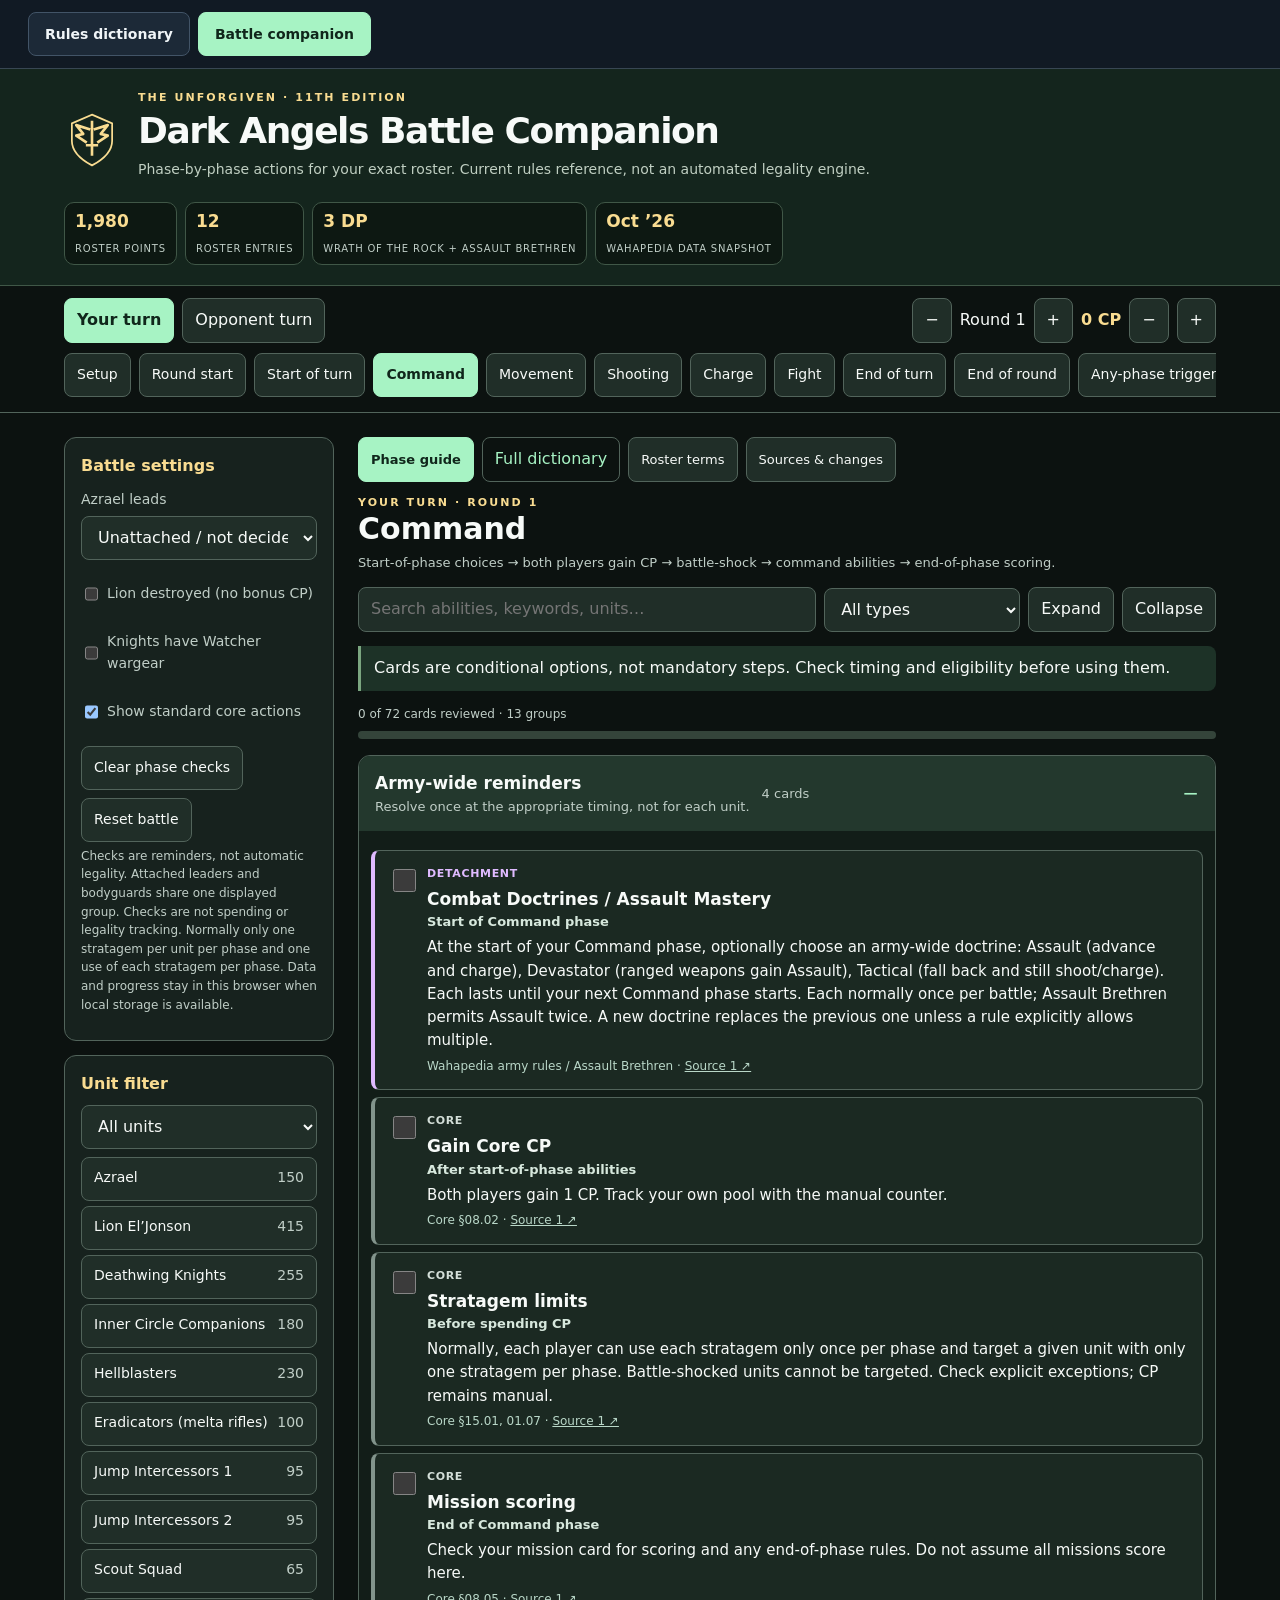
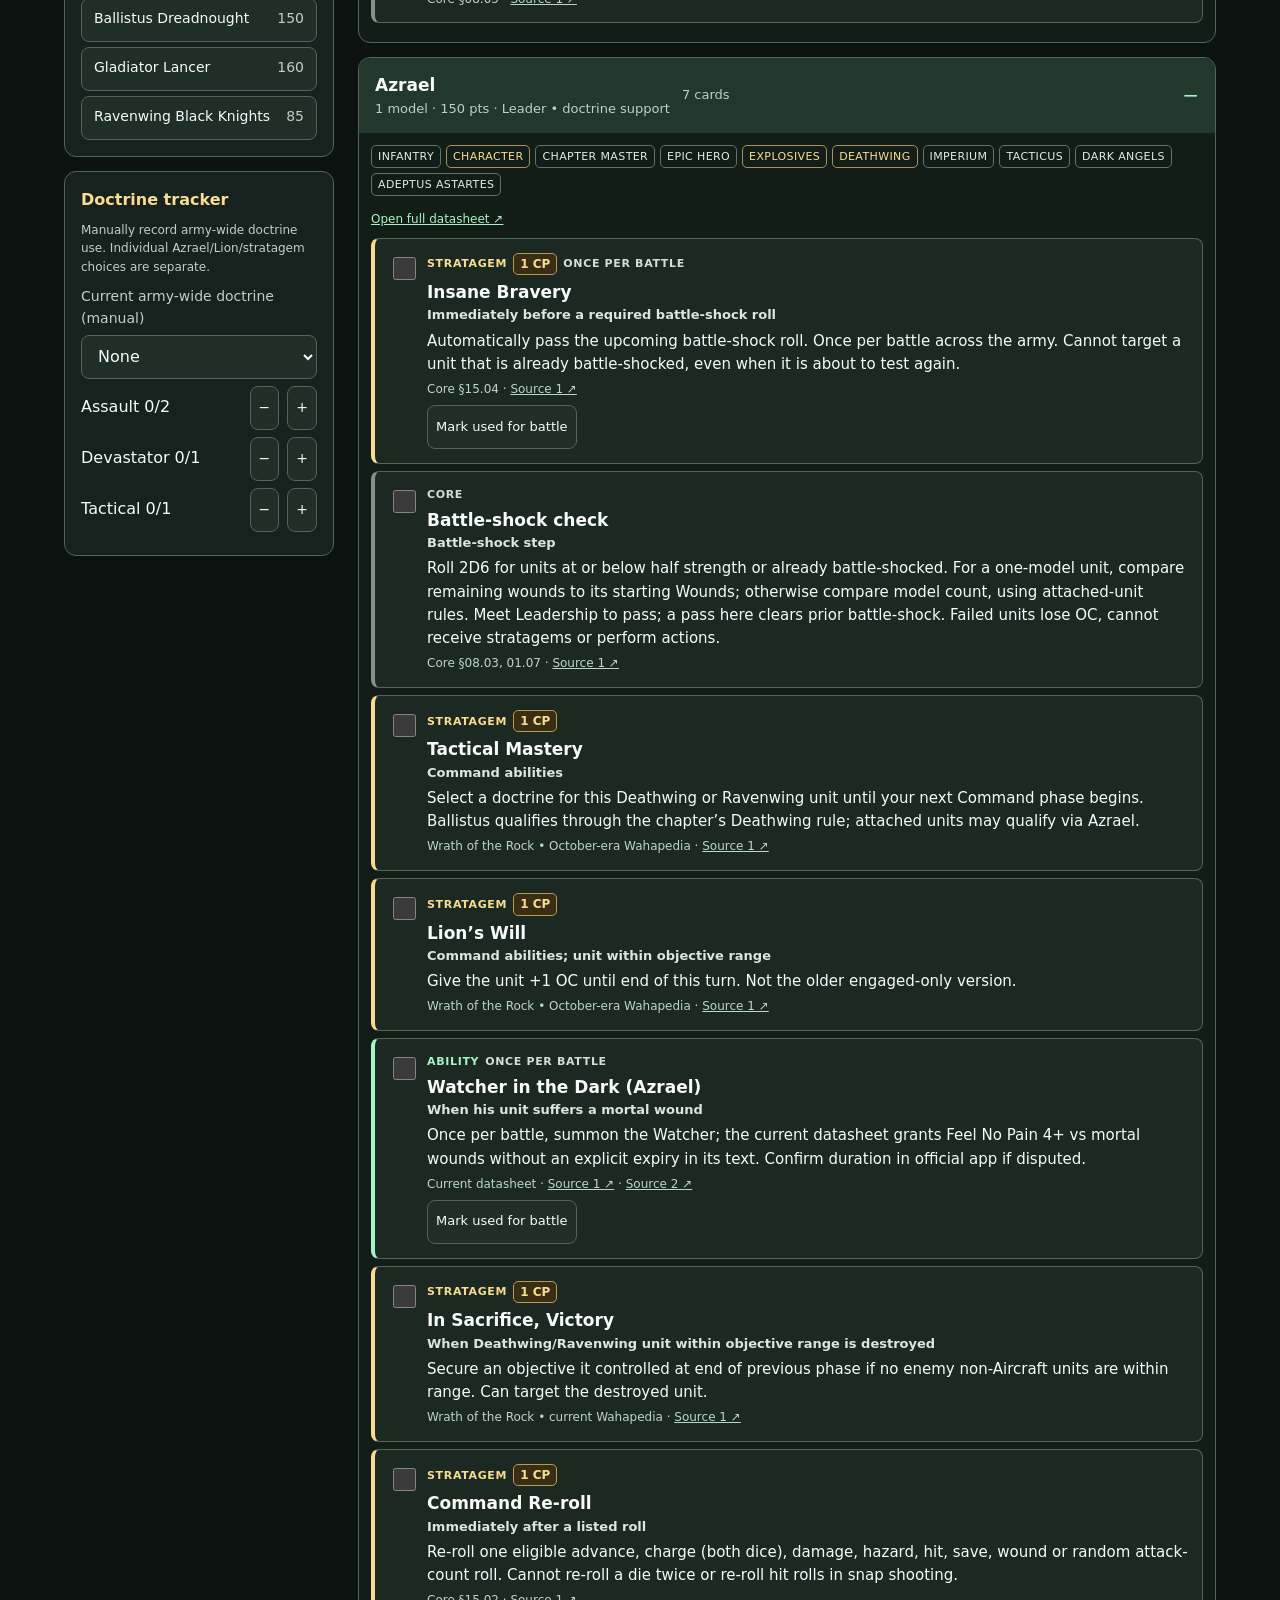
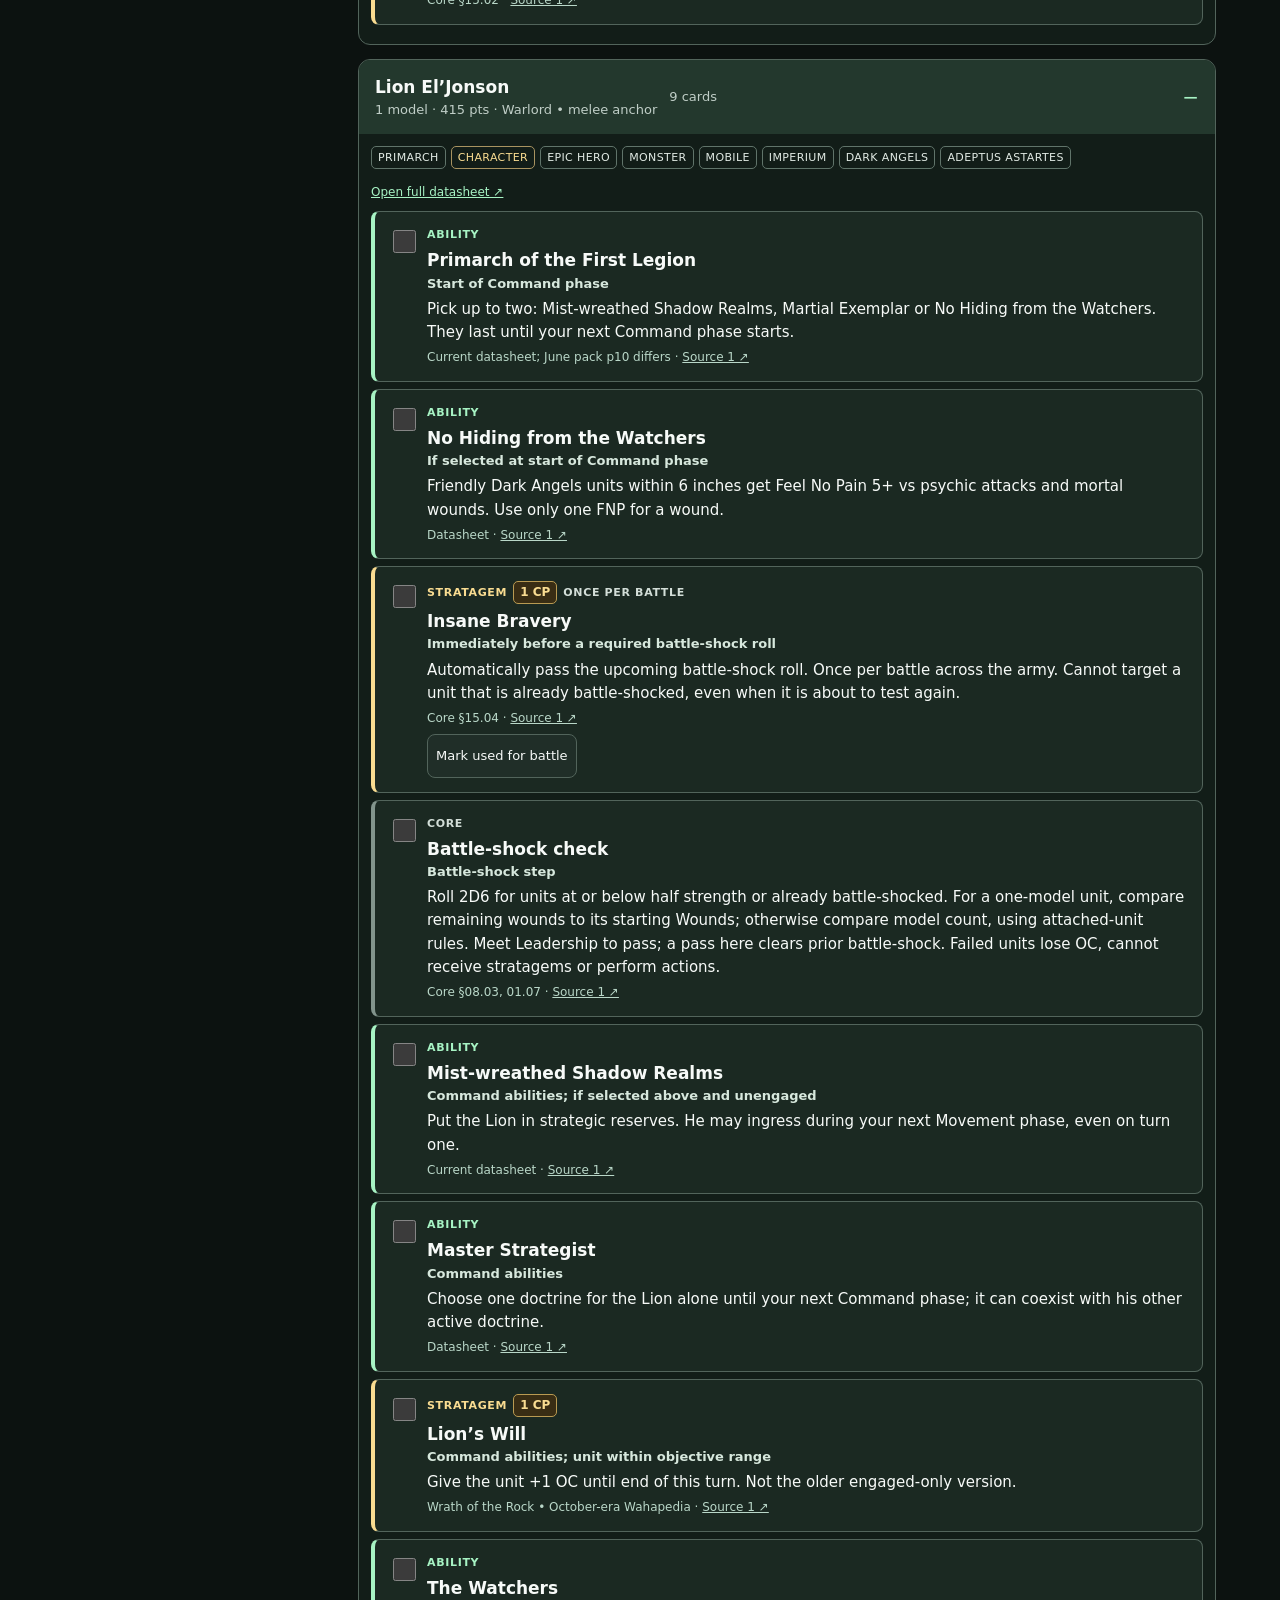
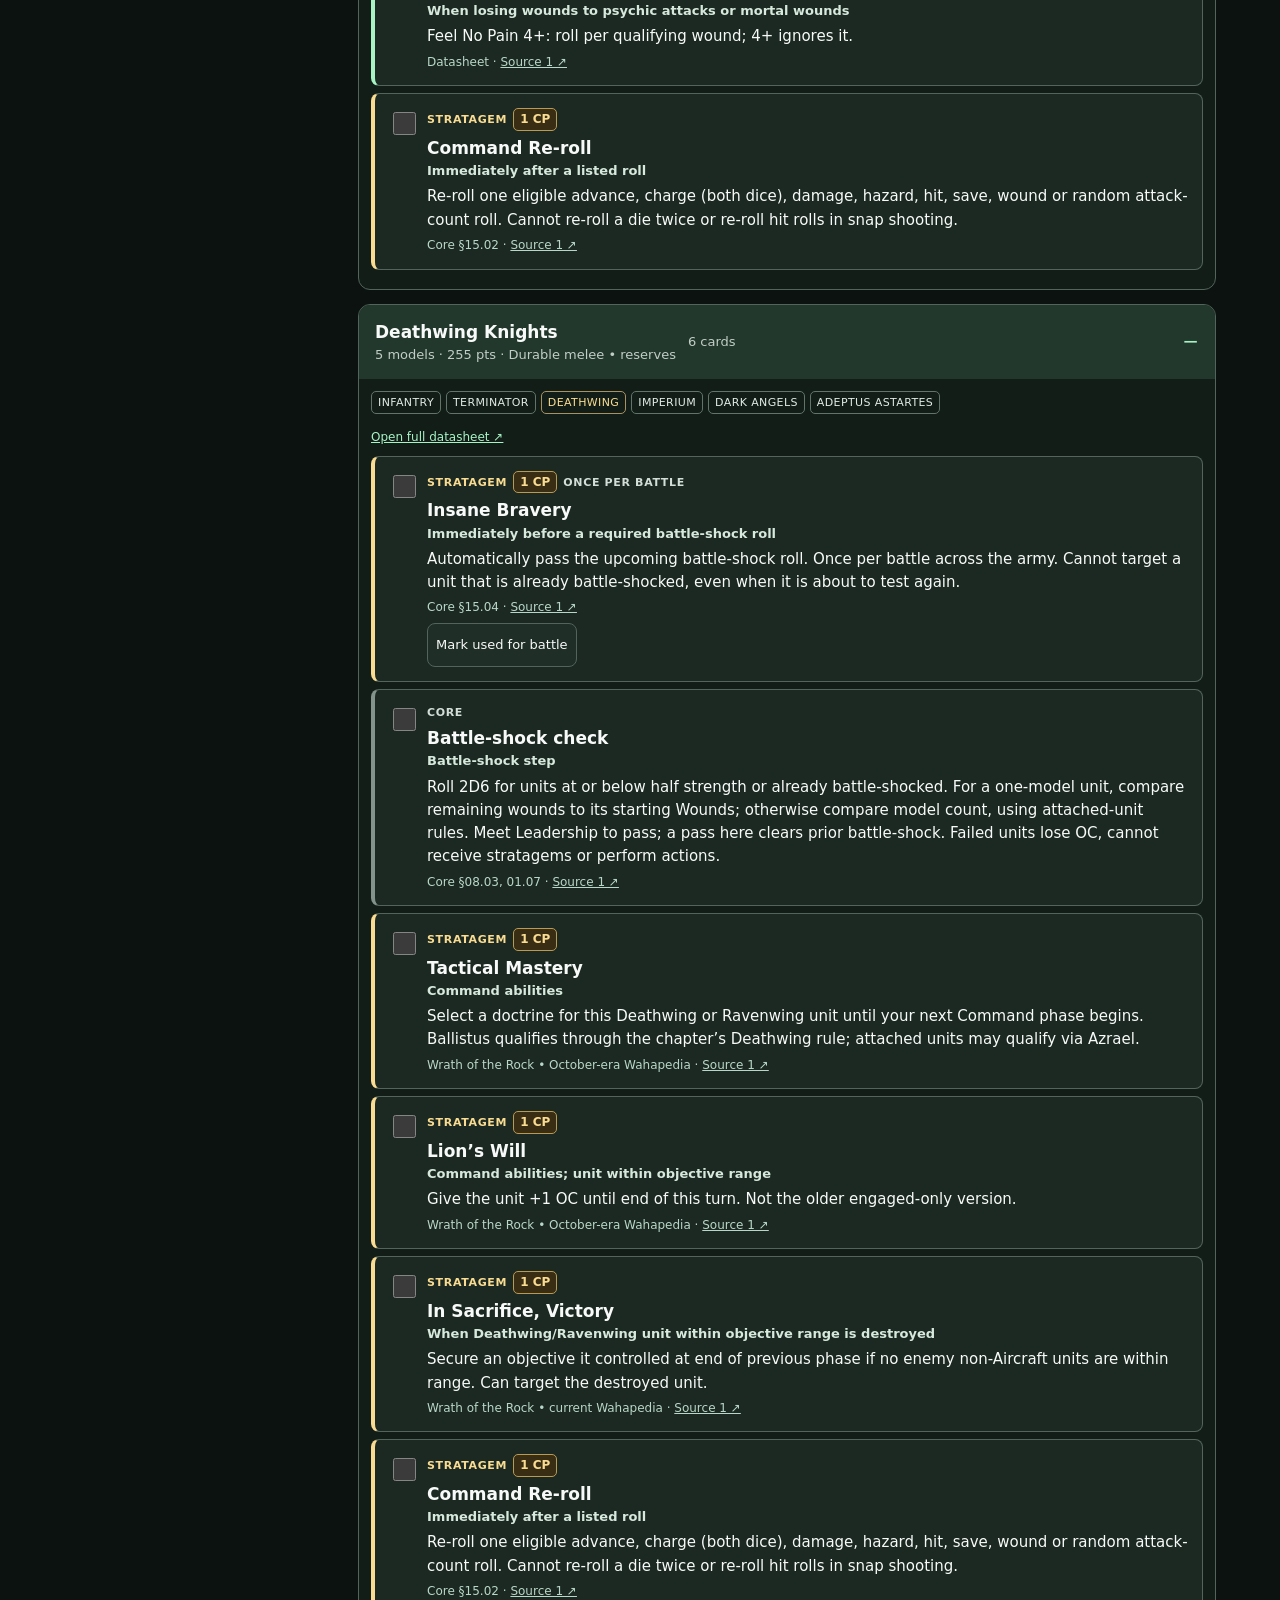
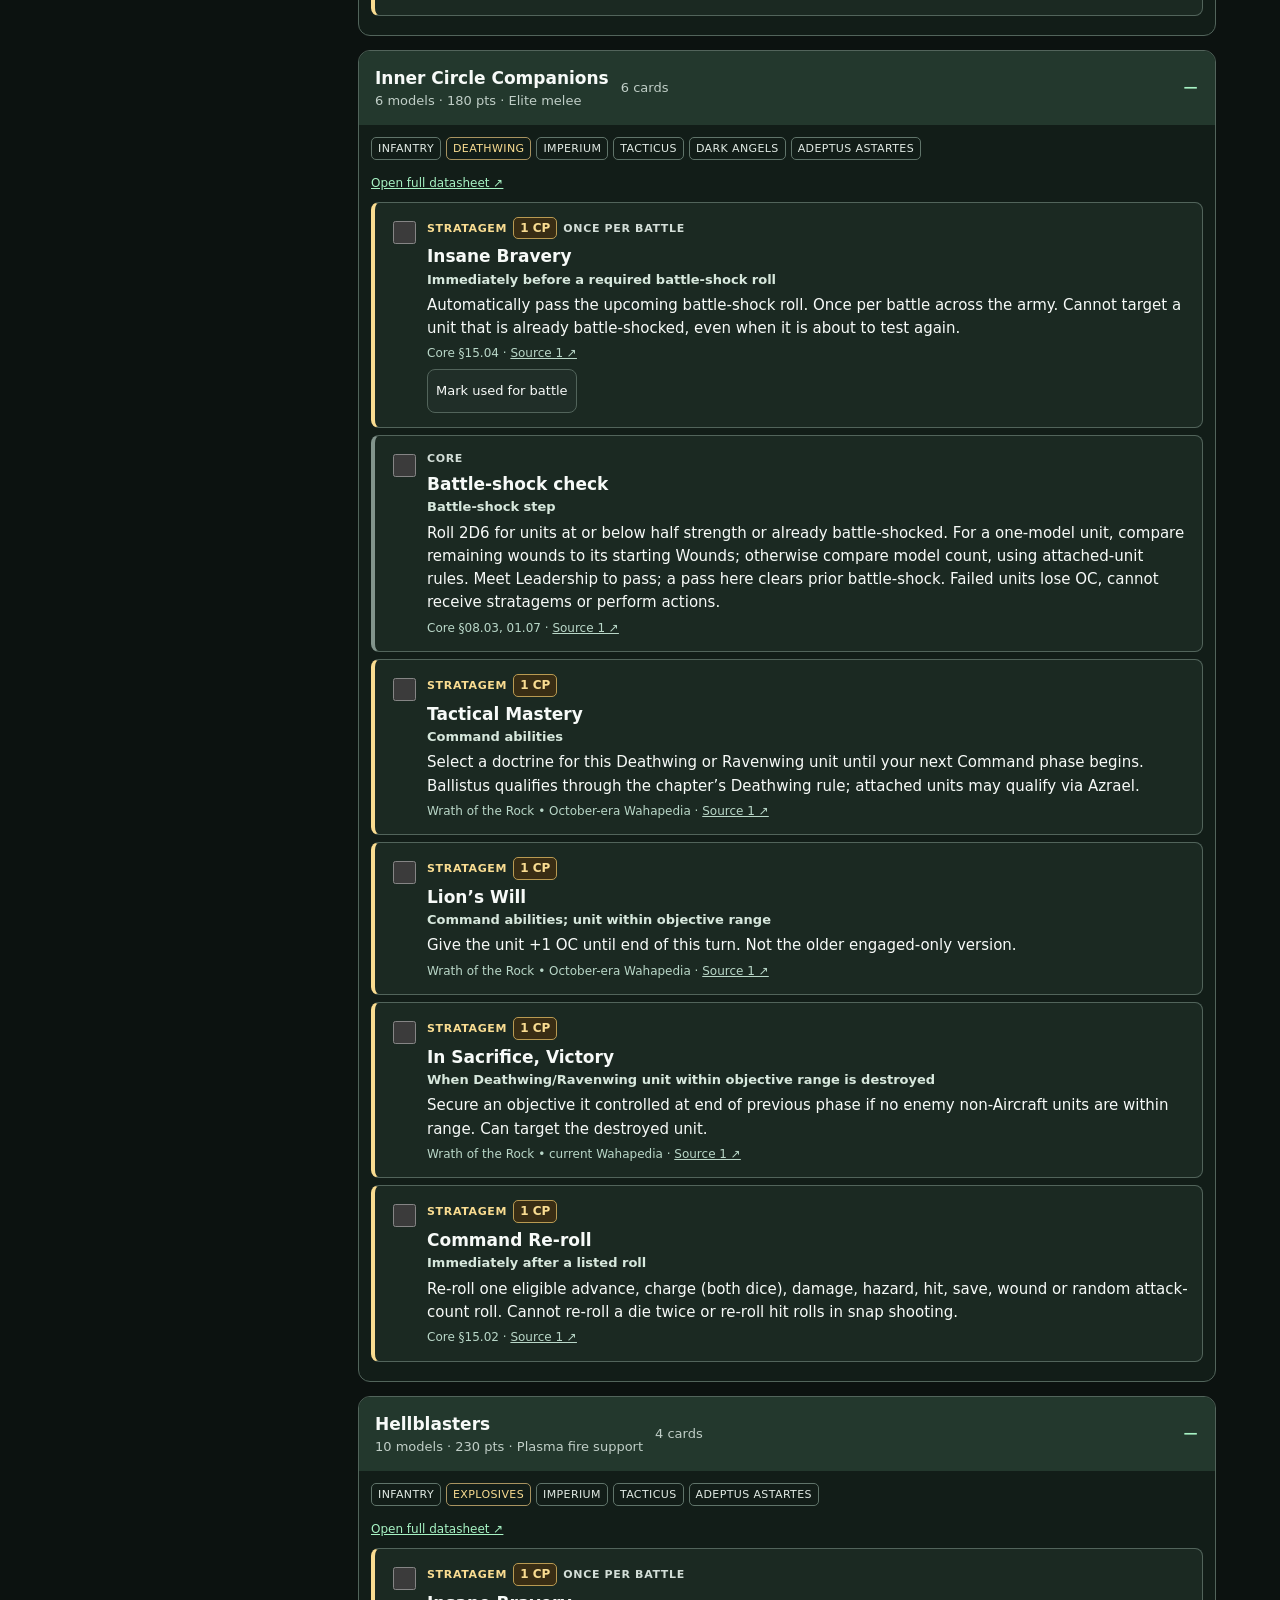
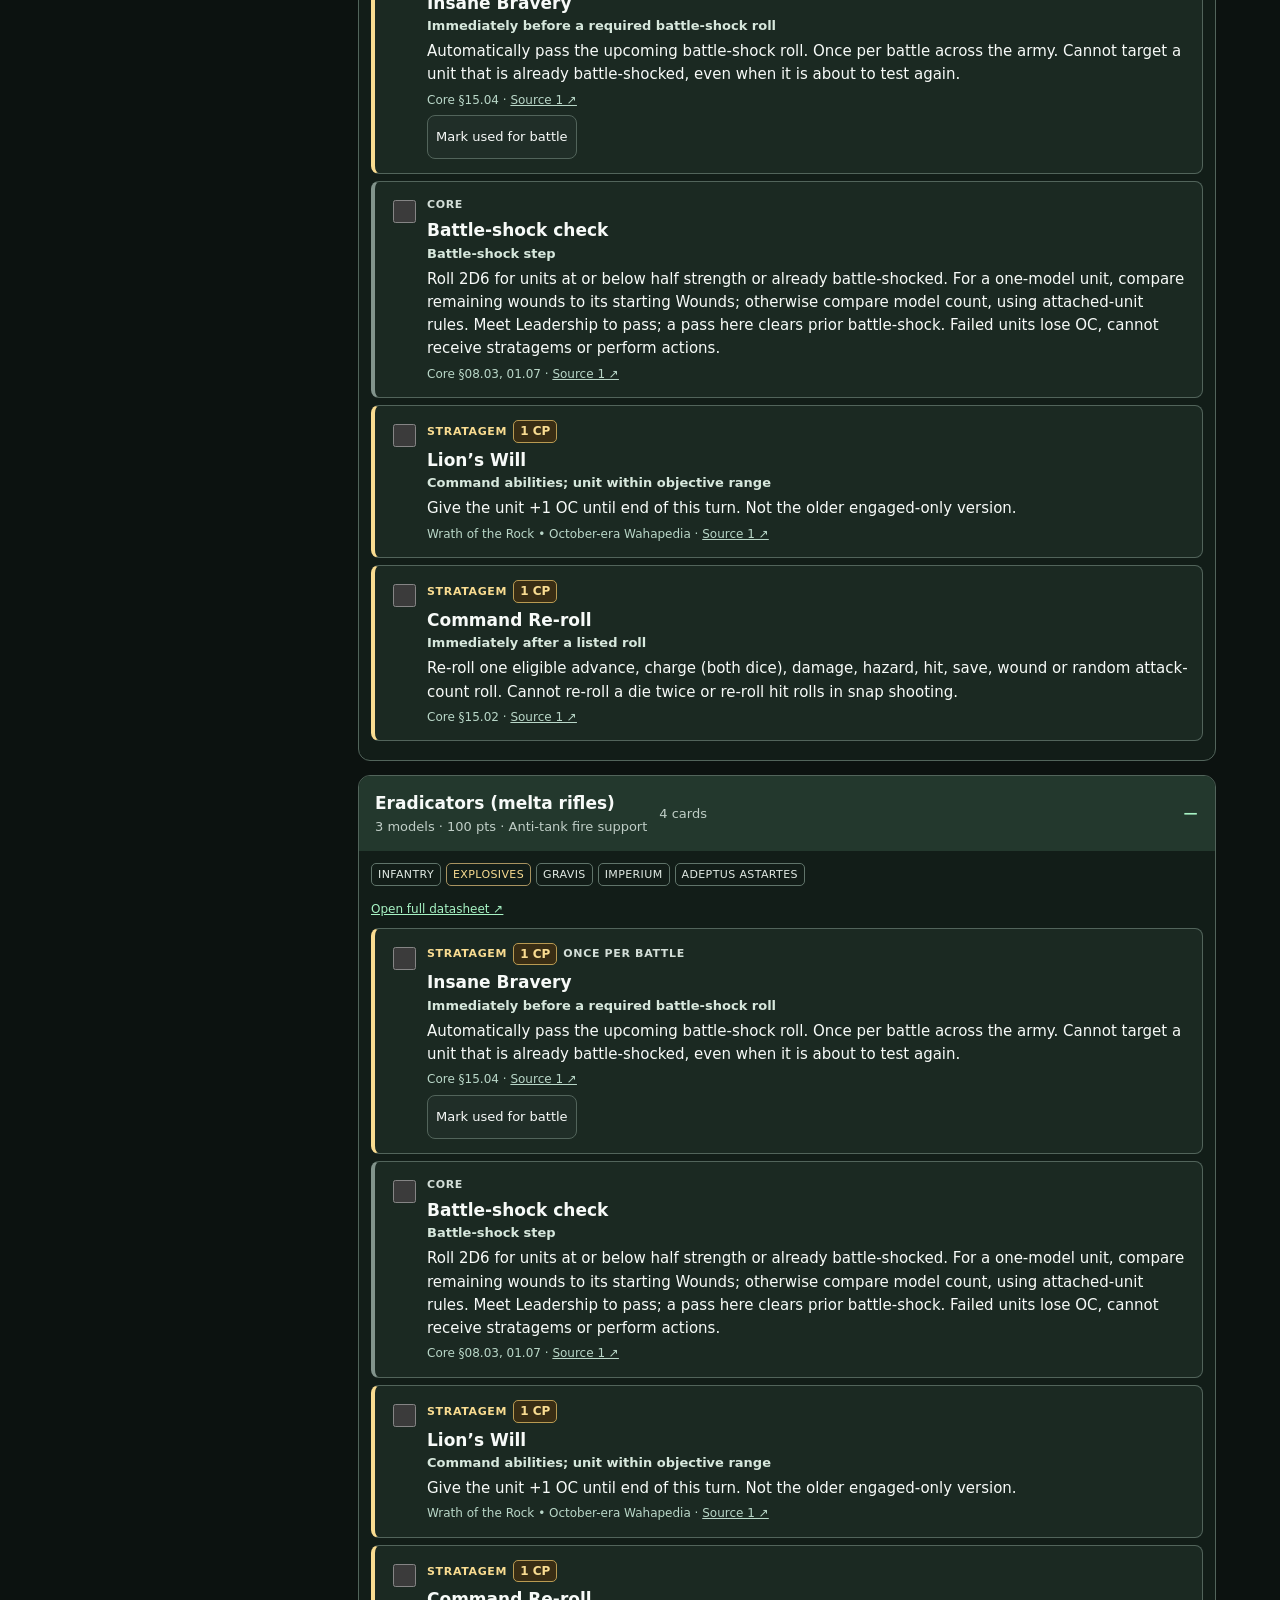
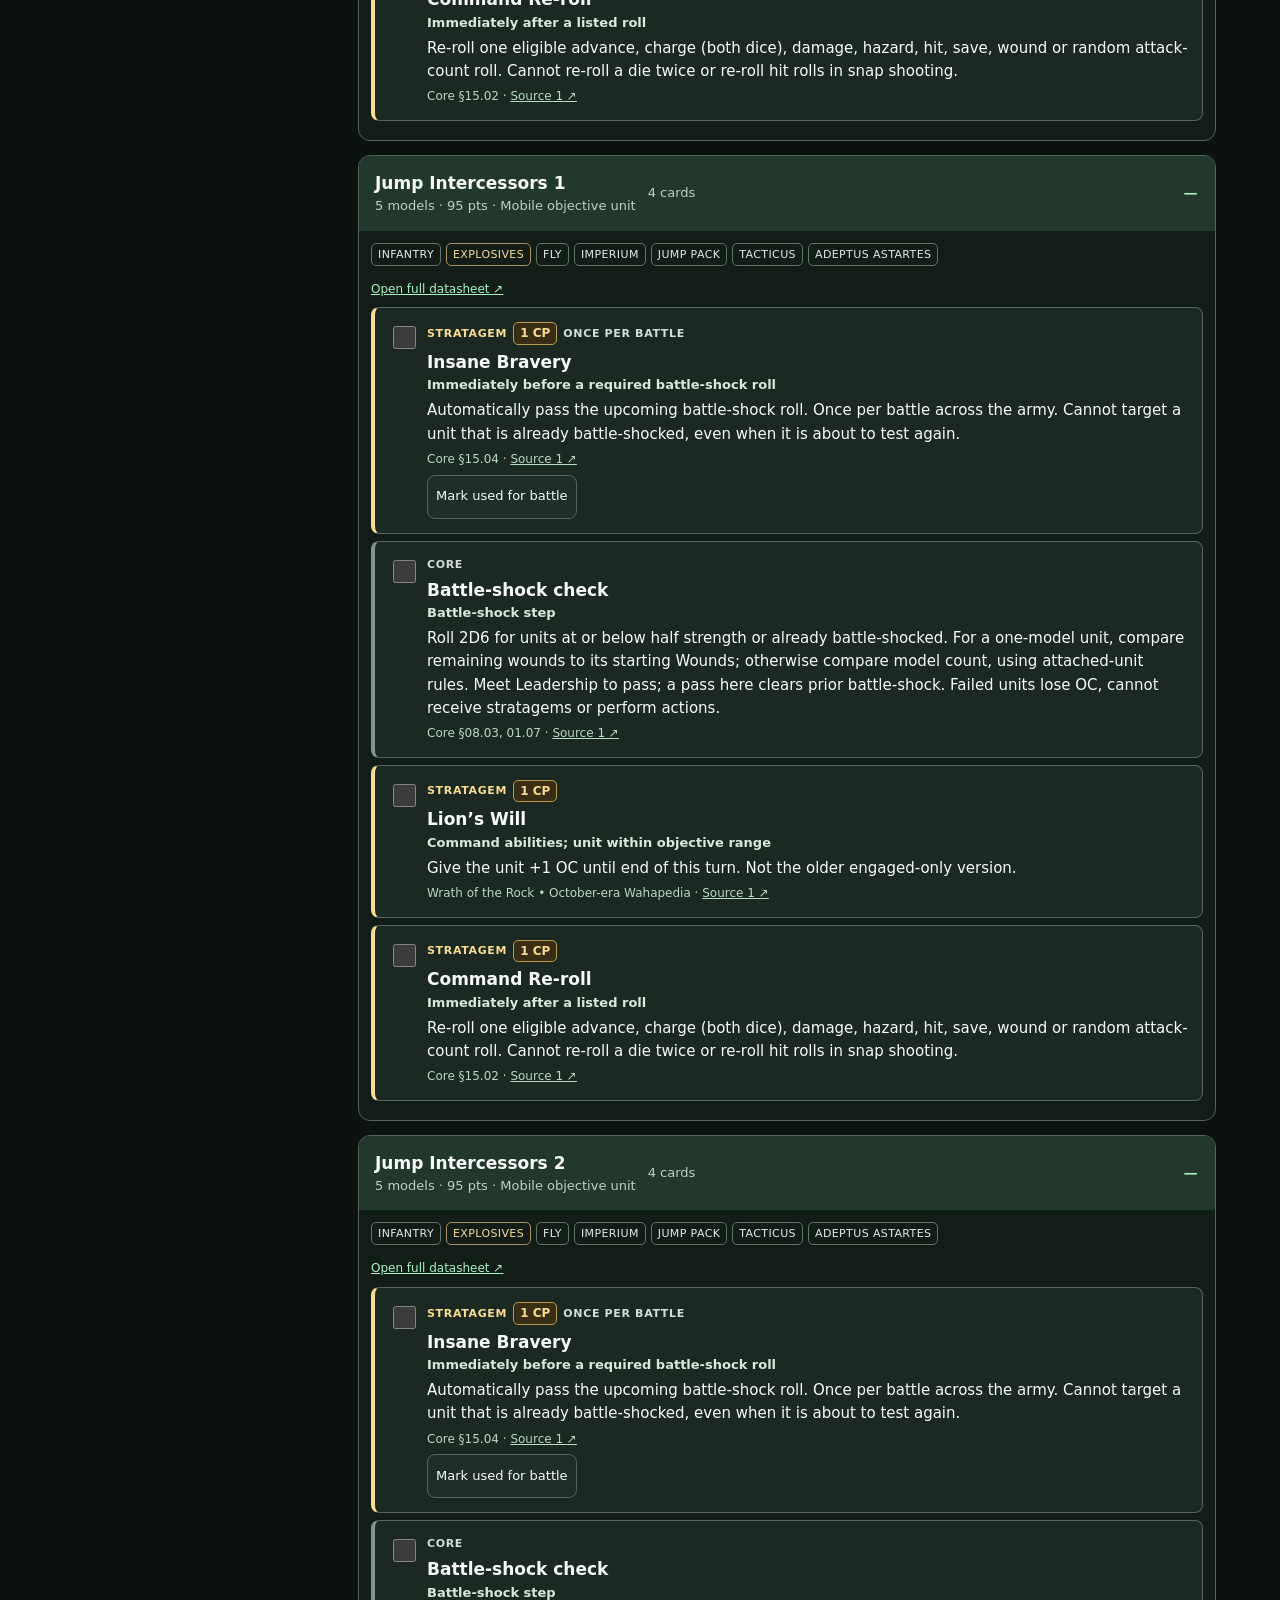
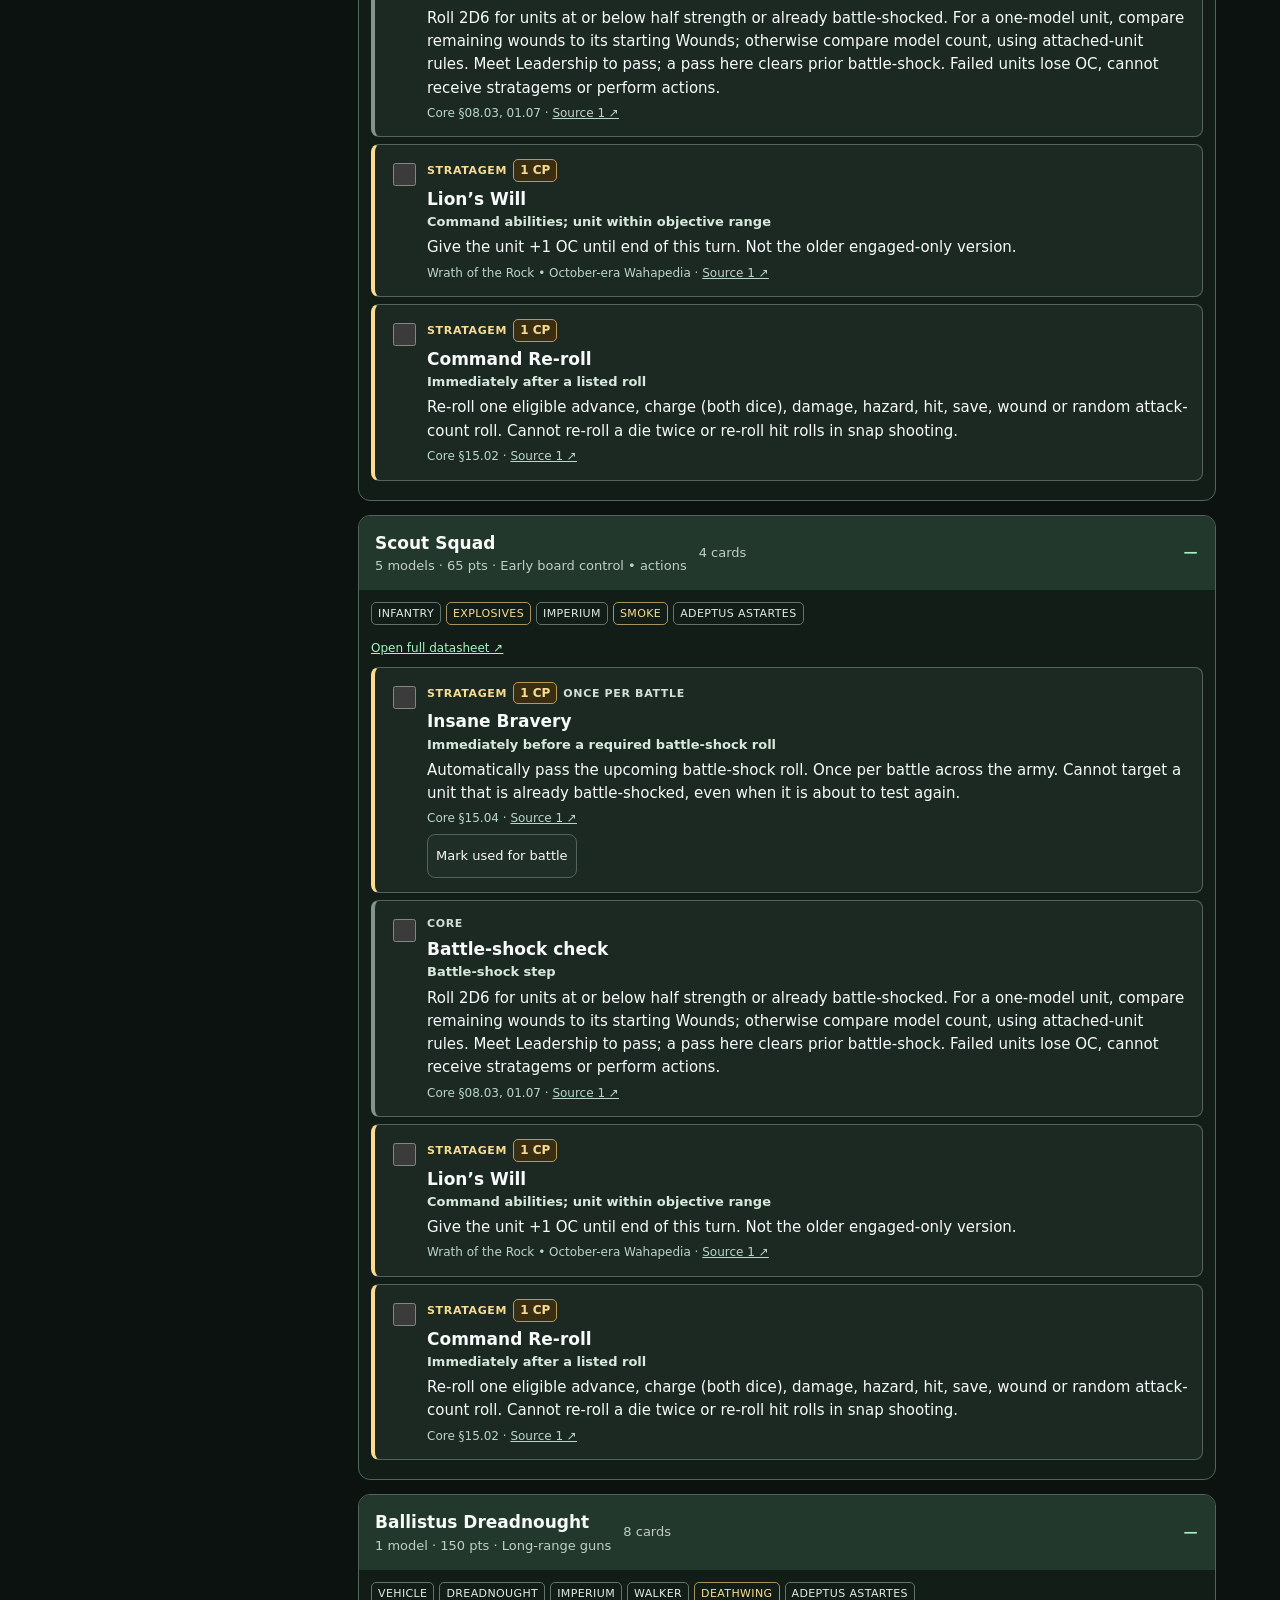
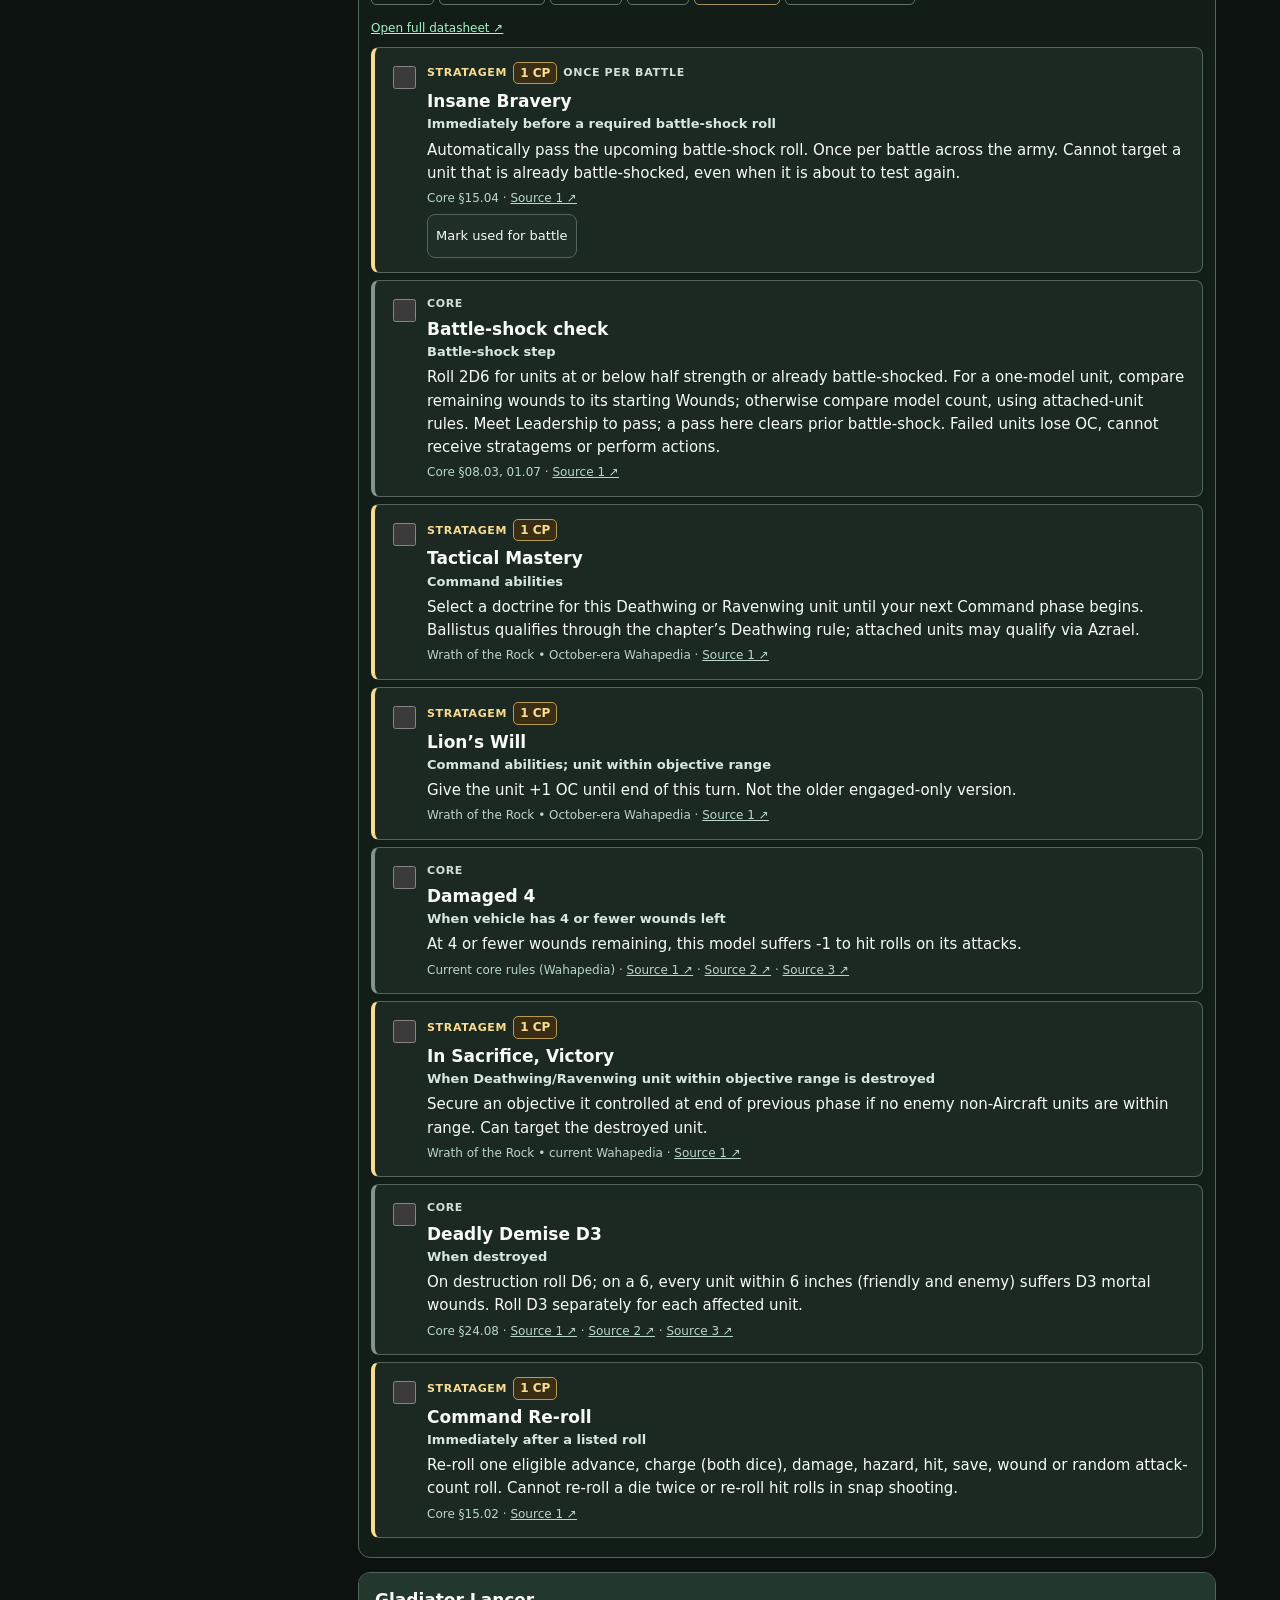
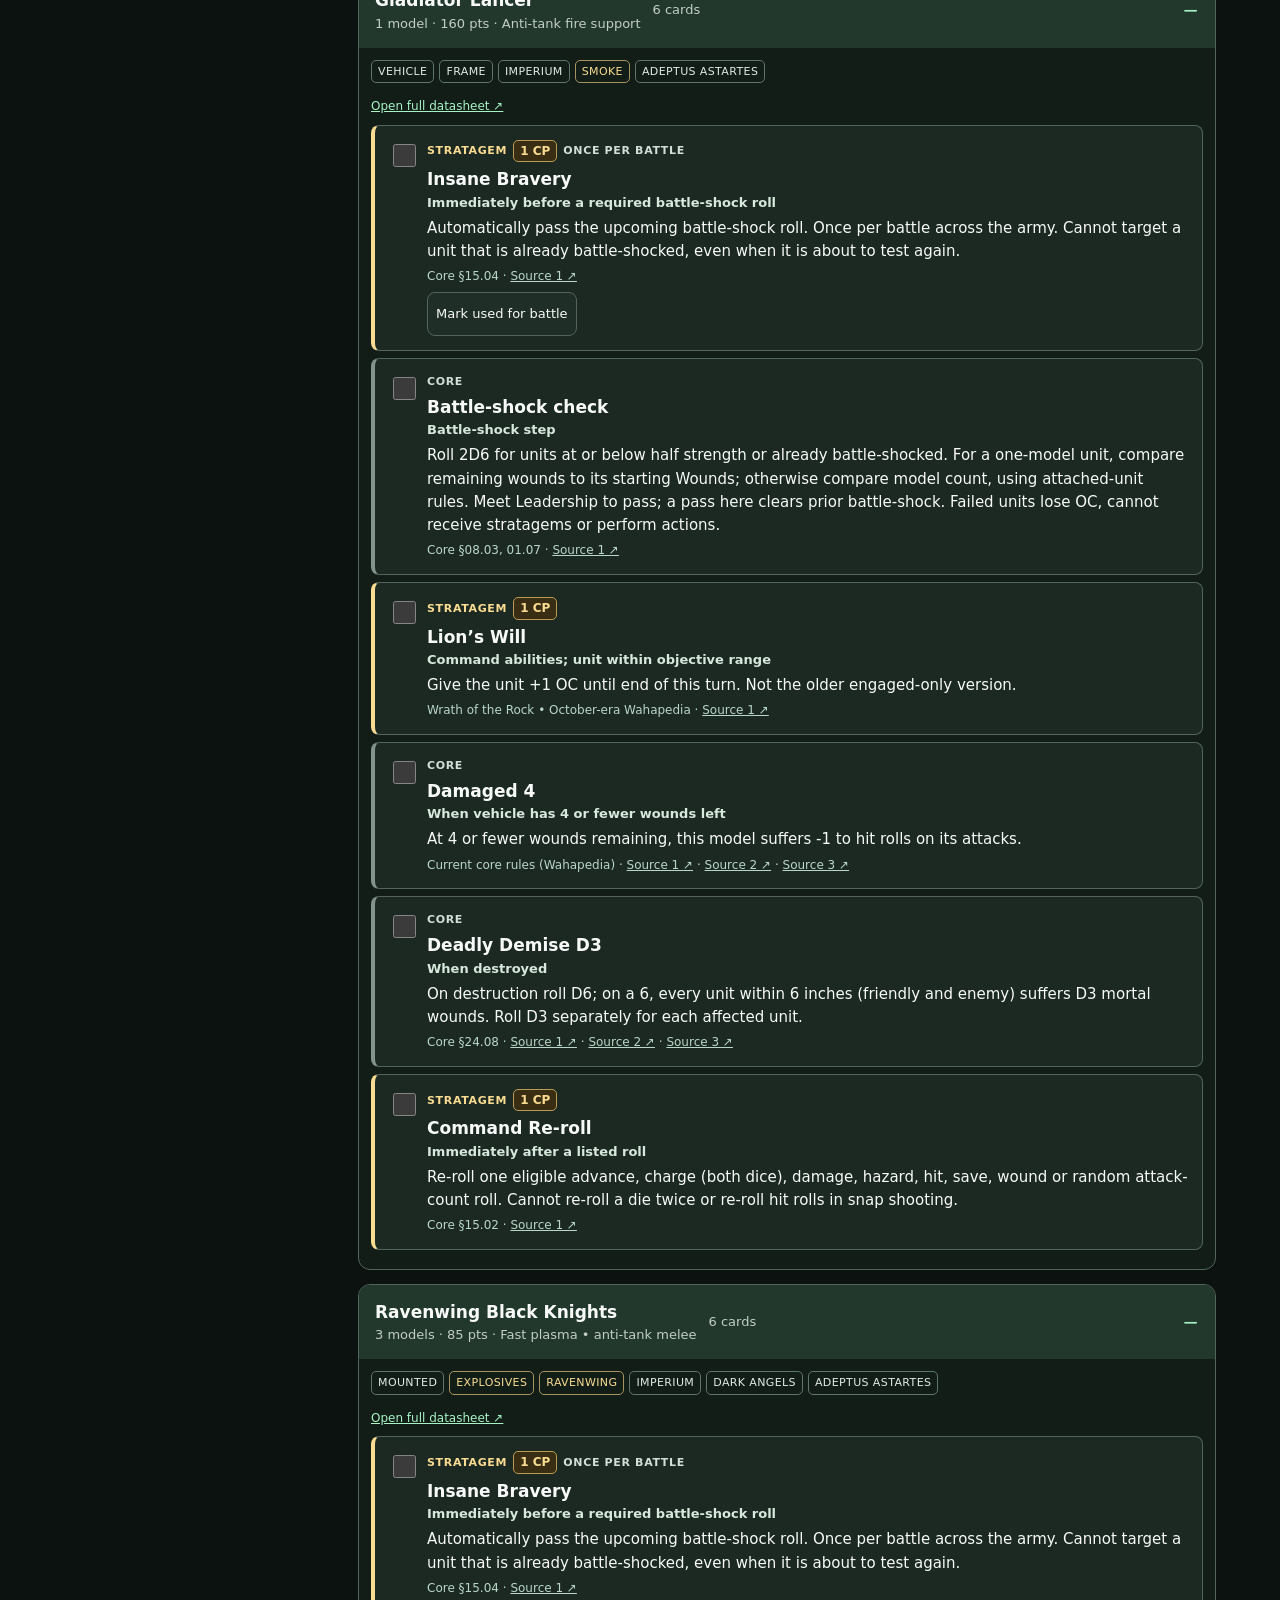
==== commit 94b2e992: "Update" ====
--- a/battle.html
+++ b/battle.html
@@ -4,17 +4,17 @@
 :root{--bg:#0c1210;--panel:#17221e;--line:#52645b;--green:#a7f3c4;--gold:#f9dc91;--text:#f7faf8;--muted:#c0cec7;--red:#ffaaa5}body{font-size:16px;line-height:1.55}button,select,input{background:#202e28;border-color:var(--line);min-height:44px}button.active{background:#a7f3c4;color:#10261b;border-color:#a7f3c4;font-weight:750}.wrap{max-width:1200px}.hero{background:#14251d}.hero .wrap{padding-top:20px;padding-bottom:20px}.hero h1{font-size:clamp(24px,4vw,36px)}.hero p{font-size:14px}.topstats{gap:8px;margin-top:12px}.stat{padding:5px 10px;background:#0d1812}.stat b{font-size:17px}.stat small{font-size:10px}.sticky{background:#0c1210;z-index:10}.phases button{font-size:14px}.phases{scrollbar-color:#8ba99a #18241e}.panel{background:var(--panel)}.panel h3{font-size:16px}.panel label,.side button,.roster button{font-size:14px}.unit{background:#121d18}.unit summary{background:#23382d;min-height:64px}.unit h3{font-size:17px}.unit .role,.unit .count{font-size:13px;color:var(--muted)}.unit summary>div{min-width:0}.action{background:#1b2922;border-color:#52645b;border-left:4px solid #82948c;grid-template-columns:28px minmax(0,1fr);padding:14px;gap:10px}.action:has(.kind.stratagem){border-left-color:#f9dc91}.action:has(.kind.ability){border-left-color:#a7f3c4}.action:has(.kind.weapon){border-left-color:#a9d6ff}.action:has(.kind.detachment){border-left-color:#dfbaff}.action input{width:23px;height:23px;min-height:0;accent-color:#a7f3c4}.action.checked{opacity:1;background:#111c17}.action.checked h4{text-decoration:line-through;color:#c0cec7}.action h4{font-size:17px}.action p{font-size:15px}.kind{font-size:11px;color:#d3ded8}.kind.stratagem{color:#f9dc91}.kind.ability{color:#a7f3c4}.kind.weapon{color:#a9d6ff}.kind.detachment{color:#dfbaff}.when{color:#d7e8dd;font-size:13px}.source,.source a{color:#b9d7c8;font-size:12px;overflow-wrap:anywhere}.tag{font-size:11px;color:#e1eae4;border-color:#60746a}.tag.special{color:#f9dc91;border-color:#a89360}.cost{background:#392d14;border-color:#b99a52;font-size:12px}.hint{background:#1d3227}.progress{height:8px}.site-nav{display:flex;gap:8px;align-items:center;max-width:1200px;margin:auto;padding:8px 24px}.site-nav a{display:inline-flex;align-items:center;min-height:44px;padding:8px 14px;border-radius:8px;text-decoration:none;font-weight:700;color:#e7f0ea}.site-nav a[aria-current=page]{background:#a7f3c4;color:#10261b}.settings-toggle{display:none}.viewtabs a{display:inline-flex;align-items:center;padding:9px 12px;border:1px solid var(--line);border-radius:8px;text-decoration:none;min-height:44px}.filters input{min-width:0}.side{top:150px}.mobile-unit{display:none}.phase-jump{display:none}.action button{min-height:44px;font-size:13px}.section-head h2{font-size:30px}.viewtabs{margin-bottom:12px}.footer{overflow-wrap:anywhere}
 @media(max-width:750px){.site-nav{padding:6px 12px}.site-nav a{flex:1;justify-content:center;font-size:14px;padding:6px}.hero .wrap{padding:12px 16px}.hero p,.sigil,.topstats .stat:last-child{display:none}.hero h1{margin:4px 0;font-size:24px}.topstats{margin-top:8px}.stat{flex:1;padding:4px 7px;min-width:0}.stat small{font-size:9px;letter-spacing:0}.sticky .wrap{padding:8px 12px}.toolbar{display:grid;grid-template-columns:1fr;gap:6px}.toolbar>.row{justify-content:space-between;flex-wrap:nowrap}.toolbar #turns button{flex:1}.toolbar button{min-height:44px}.phases{display:none}.phase-jump{display:flex;align-items:center;gap:8px;margin-top:8px}.phase-jump select{flex:1;min-width:0}.phase-jump button{min-width:44px}.layout{display:flex;flex-direction:column;padding:12px;gap:12px}.settings-toggle{display:block;width:100%;text-align:left}.side{display:none}.side.show{display:block}.side .panel{margin-bottom:8px}.mobile-unit{display:block;width:100%;margin-bottom:8px}.viewtabs{gap:6px;flex-wrap:nowrap;overflow:auto}.viewtabs button,.viewtabs a{font-size:13px;white-space:nowrap;flex:1;justify-content:center;padding:8px}.filters{display:grid;grid-template-columns:1fr 1fr;gap:8px}.filters input,.filters select{grid-column:1/-1;width:100%;font-size:16px}.filters button{width:100%}.unit summary{gap:8px;padding:12px}.unit .count{white-space:nowrap;font-size:11px}.unitbody{padding:8px}.action{padding:12px 10px;gap:8px}.action p{font-size:15px}.action h4{font-size:16px}.section-head h2{font-size:25px}.glossary{grid-template-columns:minmax(0,1fr)}.footer{padding:16px}.section-head{margin-bottom:10px}body{overflow-wrap:break-word}}
 @media(prefers-reduced-motion:reduce){*{transition:none!important}}@media print{.site-nav,.settings-toggle,.mobile-unit,.phase-jump{display:none!important}.action p,.action h4,.tag{color:#111}.action.checked{background:white}}
-</style></head><body><nav class="site-nav" aria-label="Main navigation"><a href="./index.html">Rules dictionary</a><a href="./battle.html" aria-current="page">Battle companion</a></nav><header class="hero"><div class="wrap"><div class="brand"><svg class="sigil" viewBox="0 0 64 64" aria-hidden="true"><path d="M32 3L55 13V33C55 45 45 54 32 61 19 54 9 45 9 33V13Z" fill="none" stroke="currentColor" stroke-width="2"/><path d="M32 10v40m-7-12h14M30 20 14 15l8 10-8 2 12 8m8-15 16-5-8 10 8 2-12 8" stroke="currentColor" stroke-width="3" fill="none" stroke-linejoin="round"/></svg><div><div class="eyebrow">The Unforgiven · 11th edition</div><h1>Dark Angels Battle Companion</h1><p>Phase-by-phase actions for your exact roster. Current rules reference, not an automated legality engine.</p></div></div><div class="topstats"><div class="stat"><b>1,980</b><small>Roster points</small></div><div class="stat"><b>12</b><small>Roster entries</small></div><div class="stat"><b>3 DP</b><small>Wrath of the Rock + Assault Brethren</small></div><div class="stat"><b>Oct ’26</b><small>Wahapedia data snapshot</small></div></div></div></header>
+</style><style id="shared-nav">.site-nav{display:flex;flex-wrap:wrap;gap:8px;align-items:center;width:100%;max-width:1520px;margin:0 auto;padding:12px 28px;border-bottom:1px solid #384753;background:#111a24;box-sizing:border-box}.site-nav>a{display:flex;align-items:center;justify-content:center;min-height:44px;padding:8px 16px;border:1px solid #425467;border-radius:8px;background:#1c2937;color:#f0f5f8;font:700 14px/1.3 system-ui,sans-serif;text-align:center;text-decoration:none;box-sizing:border-box}.site-nav>a:hover{border-color:#a7f3c4}.site-nav>a[aria-current="page"]{background:#a7f3c4;color:#10261b;border-color:#a7f3c4}.site-nav>a:focus-visible{outline:2px solid #f9dc91;outline-offset:2px}@media(max-width:760px){.site-nav{padding:8px 12px;flex-wrap:nowrap}.site-nav>a{flex:1;min-width:0;padding:8px 6px;white-space:normal}}@media print{.site-nav{display:none!important}}</style></head><body><nav class="site-nav" aria-label="Main navigation"><a href="./index.html">Rules dictionary</a><a href="./battle.html" aria-current="page">Battle companion</a></nav><header class="hero"><div class="wrap"><div class="brand"><svg class="sigil" viewBox="0 0 64 64" aria-hidden="true"><path d="M32 3L55 13V33C55 45 45 54 32 61 19 54 9 45 9 33V13Z" fill="none" stroke="currentColor" stroke-width="2"/><path d="M32 10v40m-7-12h14M30 20 14 15l8 10-8 2 12 8m8-15 16-5-8 10 8 2-12 8" stroke="currentColor" stroke-width="3" fill="none" stroke-linejoin="round"/></svg><div><div class="eyebrow">The Unforgiven · 11th edition</div><h1>Dark Angels Battle Companion</h1><p>Phase-by-phase actions for your exact roster. Current rules reference, not an automated legality engine.</p></div></div><div class="topstats"><div class="stat"><b>1,980</b><small>Roster points</small></div><div class="stat"><b>12</b><small>Roster entries</small></div><div class="stat"><b>3 DP</b><small>Wrath of the Rock + Assault Brethren</small></div><div class="stat"><b>Oct ’26</b><small>Wahapedia data snapshot</small></div></div></div></header>
 <div class="sticky"><div class="wrap"><div class="toolbar"><div class="row" id="turns"><button data-turn="own">Your turn</button><button data-turn="foe">Opponent turn</button></div><div class="row"><button id="prevRound" aria-label="Previous round">−</button><span id="roundLabel"></span><button id="nextRound" aria-label="Next round">+</button><span class="cp" id="cpLabel"></span><button id="cpMinus" aria-label="Spend one CP">−</button><button id="cpPlus" aria-label="Gain one CP">+</button></div></div><nav class="phases" id="phases" aria-label="Battle phases"></nav><div class="phase-jump"><button id="phasePrev" aria-label="Previous phase">‹</button><select id="phaseSelect" aria-label="Battle phase"></select><button id="phaseNext" aria-label="Next phase">›</button></div></div></div>
-<main class="wrap layout"><button class="settings-toggle" id="settingsToggle" aria-expanded="false">Battle settings & doctrine tracker ▾</button><aside class="side"><div class="panel"><h3>Battle settings</h3><label for="attach">Azrael leads</label><select id="attach"><option value="none">Unattached / not decided</option><option value="icc">Inner Circle Companions</option><option value="hb">Hellblasters</option></select><div class="switch"><input type="checkbox" id="watcher"><label for="watcher" style="margin:0">Knights have Watcher wargear</label></div><div class="switch"><input type="checkbox" id="basics"><label for="basics" style="margin:0">Show standard core actions</label></div><div class="row"><button id="clearPhase">Clear phase checks</button><button id="reset">Reset battle</button></div><p class="tiny muted">Checks are reminders, not automatic legality. Attached leaders and their bodyguards are one unit for targeting; repeated cards are reference copies, not extra uses. Data and progress stay in this browser when local storage is available.</p></div><div class="panel"><h3>Unit filter</h3><select id="unitSelect" aria-label="Unit filter"></select><div class="roster" id="roster" style="margin-top:8px"></div></div><div class="panel"><h3>Doctrine tracker</h3><p class="tiny muted">Manually record army-wide doctrine use. Individual Azrael/Lion/stratagem choices are separate.</p><div id="doctrine"></div></div></aside><section><select class="mobile-unit" id="mobileUnit" aria-label="Filter by unit"></select><nav class="viewtabs"><button data-view="phase">Phase guide</button><a href="./index.html">Full dictionary</a><button data-view="glossary">Roster terms</button><button data-view="sources">Sources & changes</button></nav><div id="view"></div></section></main><footer class="footer wrap">Unofficial tabletop companion. Current Wahapedia summaries cross-checked against your June 2026 faction pack and core rules; verify tournament rulings in the official Warhammer 40,000 app. No affiliation with Games Workshop.</footer>
-<script id="data" type="application/json">{"units": [{"id": "az", "name": "Azrael", "pts": 150, "n": 1, "keys": ["Infantry", "Character", "Chapter Master", "Epic Hero", "Explosives", "Deathwing", "Imperium", "Tacticus", "Dark Angels", "Adeptus Astartes"], "url": "https://wahapedia.ru/wh40k11ed/factions/space-marines/Azrael", "role": "Leader • doctrine support"}, {"id": "lion", "name": "Lion El’Jonson", "pts": 415, "n": 1, "keys": ["Primarch", "Character", "Epic Hero", "Monster", "Mobile", "Imperium", "Dark Angels", "Adeptus Astartes"], "url": "https://wahapedia.ru/wh40k11ed/factions/space-marines/Lion-El-jonson", "role": "Warlord • melee anchor"}, {"id": "dw", "name": "Deathwing Knights", "pts": 255, "n": 5, "keys": ["Infantry", "Terminator", "Deathwing", "Imperium", "Dark Angels", "Adeptus Astartes"], "url": "https://wahapedia.ru/wh40k11ed/factions/space-marines/Deathwing-Knights", "role": "Durable melee • reserves"}, {"id": "icc", "name": "Inner Circle Companions", "pts": 180, "n": 6, "keys": ["Infantry", "Deathwing", "Imperium", "Tacticus", "Dark Angels", "Adeptus Astartes"], "url": "https://wahapedia.ru/wh40k11ed/factions/space-marines/Inner-Circle-Companions", "role": "Elite melee"}, {"id": "hb", "name": "Hellblasters", "pts": 230, "n": 10, "keys": ["Infantry", "Explosives", "Imperium", "Tacticus", "Adeptus Astartes"], "url": "https://wahapedia.ru/wh40k11ed/factions/space-marines/Hellblaster-Squad", "role": "Plasma fire support"}, {"id": "er", "name": "Eradicators (melta rifles)", "pts": 100, "n": 3, "keys": ["Infantry", "Explosives", "Gravis", "Imperium", "Adeptus Astartes"], "url": "https://wahapedia.ru/wh40k11ed/factions/space-marines/datasheets.html", "role": "Anti-tank fire support"}, {"id": "jp1", "name": "Jump Intercessors 1", "pts": 95, "n": 5, "keys": ["Infantry", "Explosives", "Fly", "Imperium", "Jump Pack", "Tacticus", "Adeptus Astartes"], "url": "https://wahapedia.ru/wh40k11ed/factions/space-marines/Assault-Intercessors-With-Jump-Packs", "role": "Mobile objective unit"}, {"id": "jp2", "name": "Jump Intercessors 2", "pts": 95, "n": 5, "keys": ["Infantry", "Explosives", "Fly", "Imperium", "Jump Pack", "Tacticus", "Adeptus Astartes"], "url": "https://wahapedia.ru/wh40k11ed/factions/space-marines/Assault-Intercessors-With-Jump-Packs", "role": "Mobile objective unit"}, {"id": "sc", "name": "Scout Squad", "pts": 65, "n": 5, "keys": ["Infantry", "Explosives", "Imperium", "Smoke", "Adeptus Astartes"], "url": "https://wahapedia.ru/wh40k11ed/factions/space-marines/Scout-Squad", "role": "Early board control • actions"}, {"id": "bal", "name": "Ballistus Dreadnought", "pts": 150, "n": 1, "keys": ["Vehicle", "Dreadnought", "Imperium", "Walker", "Deathwing", "Adeptus Astartes"], "url": "https://wahapedia.ru/wh40k11ed/factions/space-marines/Ballistus-Dreadnought", "role": "Long-range guns"}, {"id": "gl", "name": "Gladiator Lancer", "pts": 160, "n": 1, "keys": ["Vehicle", "Frame", "Imperium", "Smoke", "Adeptus Astartes"], "url": "https://wahapedia.ru/wh40k11ed/factions/space-marines/Gladiator-Lancer", "role": "Anti-tank fire support"}, {"id": "rw", "name": "Ravenwing Black Knights", "pts": 85, "n": 3, "keys": ["Mounted", "Explosives", "Ravenwing", "Imperium", "Dark Angels", "Adeptus Astartes"], "url": "https://wahapedia.ru/wh40k11ed/factions/space-marines/Ravenwing-Black-Knights", "role": "Fast plasma • anti-tank melee"}], "actions": [{"ids": ["army"], "ph": ["Setup"], "turn": "both", "name": "Choose attachments and reserves", "when": "Muster / deployment", "desc": "Azrael may lead either Hellblasters or Inner Circle Companions from your roster. Choose before battle; the Lion operates alone. Declare reserves within mission limits.", "cat": "setup", "src": "Core §19–20; Azrael datasheet", "cp": null, "once": false}, {"ids": ["az"], "ph": ["Setup"], "turn": "both", "name": "Leader", "when": "Declare attached units", "desc": "Attach to either of the eligible squads in this roster; his unit-wide buffs apply to the combined unit. Use the attachment selector in this app.", "cat": "setup", "src": "Datasheet", "cp": null, "once": false}, {"ids": ["lion", "dw", "jp1", "jp2"], "ph": ["Setup", "Movement"], "turn": "both", "name": "Deep Strike", "when": "Declare reserves / when making an ingress move", "desc": "If all models have Deep Strike, arrive anywhere more than 8 inches horizontally from enemies, including their deployment zone. Usually round 2 onward; mission exceptions apply.", "cat": "core", "src": "Core §20.04, 24.09", "cp": null, "once": false}, {"ids": ["dw"], "ph": ["Setup"], "turn": "both", "name": "Teleport Homer", "when": "Start of battle", "desc": "Place a homer token on the battlefield. Enemy movement ending within 1 inch removes it. It can later discount Rapid Ingress.", "cat": "ability", "src": "Datasheet; June pack p9", "cp": null, "once": false}, {"ids": ["sc"], "ph": ["Setup"], "turn": "both", "name": "Infiltrators", "when": "During deployment", "desc": "Set up more than 8 inches horizontally from enemy deployment zone and enemy units, if all models have this ability.", "cat": "core", "src": "Core §24.20", "cp": null, "once": false}, {"ids": ["sc"], "ph": ["Setup"], "turn": "both", "name": "Scouts 6″", "when": "Resolve pre-battle abilities", "desc": "If wholly in your deployment zone, make a scout move up to 6 inches, ending more than 8 inches horizontally from enemies. If in reserves, may instead set up wholly inside your deployment zone.", "cat": "core", "src": "Core §24.31–32", "cp": null, "once": false}, {"ids": ["lion"], "ph": ["Round start"], "turn": "both", "name": "Transhuman Strategist", "when": "Start of battle round", "desc": "Gain 1 CP because the Lion is your Warlord. Azrael also has this rule but is not your Warlord.", "cat": "ability", "src": "Space Marines army rules", "cp": null, "once": false}, {"ids": ["army"], "ph": ["Command"], "turn": "own", "name": "Combat Doctrines / Assault Mastery", "when": "Start of Command phase", "desc": "Choose one army-wide doctrine if desired: Assault (advance and charge), Devastator (ranged weapons gain Assault), Tactical (fall back and still shoot/charge). Each normally once per battle; Assault Brethren allows Assault twice. One active doctrine per unit unless an exception applies.", "cat": "detachment", "src": "Wahapedia army rules / Assault Brethren", "cp": null, "once": false}, {"ids": ["army"], "ph": ["Command"], "turn": "both", "name": "Gain Core CP", "when": "After start-of-phase abilities", "desc": "Both players gain 1 CP. Track your own pool with the manual counter.", "cat": "core", "src": "Core §08.02", "cp": null, "once": false}, {"ids": ["all"], "ph": ["Command"], "turn": "own", "name": "Battle-shock check", "when": "Battle-shock step", "desc": "Roll 2D6 for each unit at or below half strength or already battle-shocked. Meet Leadership to pass; a pass here clears prior battle-shock. Failed units lose OC, cannot receive stratagems or perform actions.", "cat": "core", "src": "Core §08.03, 01.07", "cp": null, "once": false}, {"ids": ["all"], "ph": ["Command"], "turn": "own", "name": "Insane Bravery", "when": "Immediately before a required battle-shock roll", "desc": "Automatically pass that roll. Once per battle across the army.", "cat": "stratagem", "src": "Core §15.04", "cp": 1, "once": true}, {"ids": ["lion"], "ph": ["Command"], "turn": "own", "name": "Primarch of the First Legion", "when": "Start of Command phase", "desc": "Pick up to two: Mist-wreathed Shadow Realms, Martial Exemplar or No Hiding from the Watchers. They last until your next Command phase starts.", "cat": "ability", "src": "Current datasheet; June pack p10 differs", "cp": null, "once": false}, {"ids": ["lion"], "ph": ["Command"], "turn": "own", "name": "Mist-wreathed Shadow Realms", "when": "Command abilities; if selected above and unengaged", "desc": "Put the Lion in strategic reserves. He may ingress during your next Movement phase, even on turn one.", "cat": "ability", "src": "Current datasheet", "cp": null, "once": false}, {"ids": ["lion"], "ph": ["Command"], "turn": "own", "name": "Master Strategist", "when": "Command abilities", "desc": "Choose one doctrine for the Lion alone until your next Command phase; it can coexist with his other active doctrine.", "cat": "ability", "src": "Datasheet", "cp": null, "once": false}, {"ids": ["key:Deathwing", "key:Ravenwing"], "ph": ["Command"], "turn": "own", "name": "Tactical Mastery", "when": "Command abilities", "desc": "Select a doctrine for this Deathwing or Ravenwing unit until your next Command phase begins. Ballistus qualifies through the chapter’s Deathwing rule; attached units may qualify via Azrael.", "cat": "stratagem", "src": "Wrath of the Rock • October-era Wahapedia", "cp": 1, "once": false}, {"ids": ["all"], "ph": ["Command"], "turn": "both", "name": "Lion’s Will", "when": "Command abilities; unit within objective range", "desc": "Give the unit +1 OC until end of this turn. Not the older engaged-only version.", "cat": "stratagem", "src": "Wrath of the Rock • October-era Wahapedia", "cp": 1, "once": false}, {"ids": ["army"], "ph": ["Command"], "turn": "both", "name": "Mission scoring", "when": "End of Command phase", "desc": "Check your mission card for scoring and any end-of-phase rules. Do not assume all missions score here.", "cat": "core", "src": "Core §08.05", "cp": null, "once": false}, {"ids": ["all"], "ph": ["Movement"], "turn": "own", "name": "Choose movement", "when": "Select unit", "desc": "Normal move up to M if unengaged; advance adds D6 and usually prevents charge and actions; fall back if engaged, usually prevents shooting, charging and actions. Remain stationary is always a choice. Apply doctrines and special exceptions.", "cat": "core", "src": "Core §09.02–07", "cp": null, "once": false}, {"ids": ["all"], "ph": ["Movement"], "turn": "own", "name": "Strategic reserves ingress", "when": "When selecting a reserve unit to move", "desc": "Normally round 2 onward. Set up wholly within 6 inches of an edge and more than 8 inches horizontally from enemies; outside enemy deployment zone before round 3. Deep Strike changes location restriction.", "cat": "core", "src": "Core §20.03–04", "cp": null, "once": false}, {"ids": ["lion"], "ph": ["Movement"], "turn": "own", "name": "Shadow Realms return", "when": "When making ingress after using Shadow Realms", "desc": "May arrive in this movement phase including turn one; use Deep Strike placement.", "cat": "ability", "src": "Datasheet", "cp": null, "once": false}, {"ids": ["az"], "ph": ["Movement"], "turn": "own", "name": "Masterful Tactician", "when": "During Movement phase", "desc": "Choose up to one visible friendly Adeptus Astartes unit within 9 inches and one doctrine for it; lasts until your next Command phase starts.", "cat": "ability", "src": "Datasheet", "cp": null, "once": false}, {"ids": ["sc"], "ph": ["Movement", "Shooting"], "turn": "own", "name": "Flexible Asset", "when": "When selected to advance or fall back; when considering an action", "desc": "Advancing or falling back does not prevent Scouts from starting an action. Other mission and core action restrictions still apply.", "cat": "ability", "src": "Datasheet", "cp": null, "once": false}, {"ids": ["jp1", "jp2"], "ph": ["Movement", "Charge"], "turn": "own", "name": "Fly: take to the skies", "when": "Before normal, advance, fall-back or charge move", "desc": "Optional: reduce maximum move by 2 inches; flying models may cross models and terrain, ignoring vertical distance. Finish in a legal position.", "cat": "core", "src": "Core §21.03", "cp": null, "once": false}, {"ids": ["key:Mobile"], "ph": ["Movement", "Charge"], "turn": "own", "name": "Mobile", "when": "When moving through terrain", "desc": "Mobile models can move horizontally through eligible ruin sections as allowed by the terrain rules; see Core §13.05. Does not make every terrain type freely traversable.", "cat": "core", "src": "Core §13", "cp": null, "once": false}, {"ids": ["key:Monster", "key:Vehicle"], "ph": ["Movement"], "turn": "own", "name": "Monster / Vehicle movement", "when": "During normal or advance move", "desc": "May move through other models except Monsters and Vehicles. Frame models measure from the hull rather than necessarily a base.", "cat": "core", "src": "Core §17.01–02", "cp": null, "once": false}, {"ids": ["key:Ravenwing"], "ph": ["Movement", "Charge"], "turn": "own", "name": "Knights of Iron", "when": "When selected to move or declares a charge", "desc": "Give this Ravenwing unit Mobile for that move/charge under the current stratagem.", "cat": "stratagem", "src": "Wrath of the Rock • October-era Wahapedia", "cp": 1, "once": false}, {"ids": ["all"], "ph": ["Movement"], "turn": "foe", "name": "Rapid Ingress", "when": "End of enemy Movement phase", "desc": "A non-Aircraft reserve unit makes an ingress move. Not in battle round one. Deep Strike can modify the setup location.", "cat": "stratagem", "src": "Core §15.07", "cp": 1, "once": false}, {"ids": ["dw"], "ph": ["Movement"], "turn": "foe", "name": "Teleport Homer: discounted ingress", "when": "When targeting Knights with Rapid Ingress", "desc": "If token remains, spend 0 CP instead of 1; set up within 3 inches of token and more than 8 inches from enemy units, then remove token. Round-one restriction still applies.", "cat": "ability", "src": "Datasheet; Core §15.07", "cp": null, "once": true}, {"ids": ["az", "lion", "icc", "hb", "er", "jp1", "jp2", "sc", "bal", "gl", "rw"], "ph": ["Movement"], "turn": "foe", "name": "Fire Overwatch", "when": "End of enemy Movement phase", "desc": "Unengaged unit snap shoots one visible eligible enemy within 24 inches; only natural 6s hit, no hit rerolls. No shooting from the melee-only Deathwing Knights.", "cat": "stratagem", "src": "Core §15.08–09", "cp": 1, "once": false}, {"ids": ["az", "lion", "icc", "hb", "er", "jp1", "jp2", "sc", "bal", "gl", "rw"], "ph": ["Shooting"], "turn": "own", "name": "Select weapons and shoot", "when": "Shoot step", "desc": "Choose eligible shooting type; pick targets, roll hits, wounds, saves, damage. Normal shooting requires unengaged and no advance; Assault permits eligible weapons after advancing; close-quarters allows eligible weapons while engaged.", "cat": "core", "src": "Core §04–05, 10", "cp": null, "once": false}, {"ids": ["all"], "ph": ["Shooting"], "turn": "own", "name": "Mission action instead of shooting", "when": "When mission specifies an action", "desc": "Check mission timing, unit type and objective conditions. Usually cannot start if engaged, battle-shocked, OC 0/–, advanced/fell back or already started another action; cannot shoot/charge afterward. Scouts bypass the movement restriction only.", "cat": "core", "src": "Core §16", "cp": null, "once": false}, {"ids": ["key:Explosives"], "ph": ["Shooting"], "turn": "own", "name": "Explosives", "when": "Your Shooting phase; before eligibility is lost", "desc": "Unengaged eligible unit that did not advance: choose one visible unengaged enemy within 8 inches of an Explosives model; roll 6D6, each 4+ causes one mortal wound.", "cat": "stratagem", "src": "Core §15.05", "cp": 1, "once": false}, {"ids": ["key:Infantry", "key:Mounted"], "ph": ["Shooting"], "turn": "own", "name": "Relics of the Dark Age", "when": "When an Infantry or Mounted unit is selected to shoot", "desc": "Ranged attacks gain +2 Strength. Deathwing Knights technically qualify by keyword but have no ranged weapons in this roster.", "cat": "stratagem", "src": "Wrath of the Rock • current Wahapedia", "cp": 1, "once": false, "exclude": ["dw"]}, {"ids": ["az"], "ph": ["Shooting", "Fight", "Movement"], "turn": "both", "name": "Supreme Grand Master", "when": "When the unit attacks (including eligible reactive shooting)", "desc": "The unit gets Sustained Hits 1: each critical hit adds one hit. Does not stack with a higher Sustained Hits value; choose the applicable value.", "cat": "ability", "src": "Datasheet", "cp": null, "once": false, "overwatch": true}, {"ids": ["az"], "ph": ["Shooting", "Movement"], "turn": "both", "name": "Lion’s Wrath", "when": "When making ranged attacks", "desc": "24-inch gun; Rapid Fire 1, Anti-Infantry 4+, Devastating Wounds. Against Infantry, natural 4+ wound rolls become critical wounds and convert damage to mortal wounds.", "cat": "weapon", "src": "Datasheet", "cp": null, "once": false, "overwatch": true}, {"ids": ["lion"], "ph": ["Shooting", "Movement"], "turn": "both", "name": "Arma Luminis", "when": "Choose a ranged profile before targeting", "desc": "Bolt: 4 attacks, S6, AP-2, D2. Plasma: 2 attacks, S10, AP-3, D3. Both 18 inches, BS2+, Close-quarters.", "cat": "weapon", "src": "Datasheet", "cp": null, "once": false, "overwatch": true}, {"ids": ["icc", "jp1", "jp2"], "ph": ["Shooting", "Movement"], "turn": "both", "name": "Heavy bolt pistols", "when": "When making ranged attacks", "desc": "18 inches; Close-quarters. In normal shooting, non-vehicle/monster models choose pistols OR other ranged weapons; these units have pistols only.", "cat": "weapon", "src": "Datasheet", "cp": null, "once": false, "overwatch": true}, {"ids": ["hb"], "ph": ["Shooting", "Movement"], "turn": "both", "name": "Plasma incinerators", "when": "Choose standard or supercharge before targets", "desc": "Both Assault, Rapid Fire 1, range 24 inches, 2 shots, BS3+, D2. Standard S7 AP-2; supercharge S8 AP-3 and Hazardous. Within 12 inches add 1 attack per weapon.", "cat": "weapon", "src": "Datasheet", "cp": null, "once": false, "overwatch": true}, {"ids": ["hb"], "ph": ["Shooting", "Movement"], "turn": "both", "name": "Rites of Thermal Appeasement", "when": "After attacks with Hazardous plasma", "desc": "+1 to plasma hazard rolls. Core hazard rolls fail on 1–2; with +1 only a natural 1 fails, inflicting 1 mortal wound per failure for this Infantry unit. No old shoot-on-death ability.", "cat": "ability", "src": "Datasheet", "cp": null, "once": false, "overwatch": true}, {"ids": ["er"], "ph": ["Shooting", "Movement"], "turn": "both", "name": "Melta rifle: Hunter profile", "when": "Choose profile before targeting", "desc": "Normal S10 BS3+; Hunter S12 BS2+ only vs Monster/Vehicle. Both range 18 inches, 1 attack, AP-3, D3+2, Melta 2 (+2 damage within 9 inches).", "cat": "weapon", "src": "Current combined datasheets • melta rifle entry", "cp": null, "once": false, "overwatch": true}, {"ids": ["er"], "ph": ["Shooting", "Movement"], "turn": "both", "name": "Total Obliteration", "when": "During ranged attack damage rolls", "desc": "Re-roll damage rolls for ranged attacks, not all hits and wounds. The generic Eradicator page is an older listing; use the melta-rifle entry in the combined datasheets.", "cat": "ability", "src": "Current combined datasheets", "cp": null, "once": false, "overwatch": true}, {"ids": ["sc"], "ph": ["Shooting", "Movement"], "turn": "both", "name": "Boltguns", "when": "When making ranged attacks", "desc": "24 inches; Rapid Fire 1 grants one additional attack within 12 inches. Pistols are an alternative.", "cat": "weapon", "src": "Datasheet", "cp": null, "once": false, "overwatch": true}, {"ids": ["hb", "er", "sc", "rw"], "ph": ["Shooting", "Movement"], "turn": "both", "name": "Bolt pistol / Close-quarters", "when": "When making ranged attacks", "desc": "12-inch sidearm; non-Monsters/Vehicles select pistols OR other ranged weapons. Engaged infantry/mounted can use close-quarters shooting only against engaged enemies.", "cat": "weapon", "src": "Datasheet; Core §24.07", "cp": null, "once": false, "overwatch": true}, {"ids": ["bal"], "ph": ["Shooting", "Movement"], "turn": "both", "name": "Ballistus Strike", "when": "When shooting an enemy within 24 inches", "desc": "Gain Sustained Hits 1 on those ranged attacks. Do not confuse this with the old reroll ability.", "cat": "ability", "src": "Datasheet", "cp": null, "once": false, "overwatch": true}, {"ids": ["bal"], "ph": ["Shooting", "Movement"], "turn": "both", "name": "Missile launcher and storm bolters", "when": "Choose missile profile before targeting", "desc": "Frag: Blast 2 (two extra attacks per five targets), good into crowds. Krak: stronger anti-armour shots. Storm bolters: Rapid Fire 4 within 12 inches. Lascannon has no special weapon keyword.", "cat": "weapon", "src": "Datasheet", "cp": null, "once": false, "overwatch": true}, {"ids": ["gl"], "ph": ["Shooting", "Movement"], "turn": "both", "name": "Aquilon Optics", "when": "When ranged attacks target Monster/Vehicle", "desc": "Re-roll one hit, one wound and one damage roll for the qualifying ranged attacks.", "cat": "ability", "src": "Datasheet", "cp": null, "once": false, "overwatch": true}, {"ids": ["gl"], "ph": ["Shooting"], "turn": "own", "name": "Laser Destroyer: Heavy", "when": "While shooting", "desc": "+1 hit if unengaged, not set up this turn and no model moved more than 3 inches this turn.", "cat": "weapon", "src": "Datasheet; Core §24.16", "cp": null, "once": false}, {"ids": ["gl"], "ph": ["Shooting", "Movement"], "turn": "both", "name": "Defensive Array", "when": "When shooting", "desc": "Rapid Fire 6 adds six attacks within 12 inches (range 24 inches).", "cat": "weapon", "src": "Datasheet", "cp": null, "once": false, "overwatch": true}, {"ids": ["rw"], "ph": ["Shooting", "Movement"], "turn": "both", "name": "Plasma talons and grenade launcher", "when": "Choose weapon profiles before targeting", "desc": "Two plasma talons: Rapid Fire 1 within 9 inches; supercharge is Hazardous. Grenade launcher frag has Blast 1; krak has Rapid Fire 1 within 12 inches.", "cat": "weapon", "src": "Datasheet", "cp": null, "once": false, "overwatch": true}, {"ids": ["key:Monster", "key:Vehicle"], "ph": ["Shooting"], "turn": "own", "name": "Close-quarters shooting (Monster/Vehicle)", "when": "When engaged, did not advance", "desc": "Can shoot engaged enemies, generally at -1 to hit; Close-quarters weapons into engaged enemies avoid penalty. Blast cannot target engaged enemy units.", "cat": "core", "src": "Core §10.06, 17.03", "cp": null, "once": false}, {"ids": ["key:Smoke"], "ph": ["Shooting"], "turn": "foe", "name": "Smokescreen", "when": "Start of opponent Shooting phase", "desc": "Smoke unit grants cover against incoming attacks to itself and units not fully visible because of its models, until end of phase.", "cat": "stratagem", "src": "Core §15.10", "cp": 1, "once": false}, {"ids": ["all"], "ph": ["Shooting", "Fight"], "turn": "both", "name": "Armour of Contempt", "when": "Enemy selects your unit as target (opponent Shooting or either Fight phase)", "desc": "Worsen incoming AP by one step until that enemy has finished its attacks; e.g. AP-3 becomes AP-2.", "cat": "stratagem", "src": "Assault Brethren • current Wahapedia", "cp": 1, "once": false, "foeShootingOnly": true}, {"ids": ["key:Infantry", "key:Mounted"], "ph": ["Shooting", "Fight", "Movement", "Charge"], "turn": "both", "name": "Dutiful Tenacity", "when": "When an incoming attack has Strength greater than your Toughness", "desc": "Subtract 1 from wound rolls against Infantry/Mounted. Does not apply to the Lion or tanks; Lion has his own similar rule.", "cat": "detachment", "src": "Wrath of the Rock • June p7 and current Wahapedia", "cp": null, "once": false}, {"ids": ["az"], "ph": ["Shooting", "Fight", "Movement", "Charge"], "turn": "both", "name": "The Lion Helm", "when": "When resolving incoming saves", "desc": "Azrael’s entire unit has a 4+ invulnerable save, including attached squad.", "cat": "ability", "src": "Datasheet", "cp": null, "once": false}, {"ids": ["az"], "ph": ["Any"], "turn": "both", "name": "Watcher in the Dark (Azrael)", "when": "When his unit suffers a mortal wound", "desc": "Once per battle, summon the Watcher; the current datasheet grants Feel No Pain 4+ vs mortal wounds without an explicit expiry in its text. Confirm duration in official app if disputed.", "cat": "ability", "src": "Current datasheet", "cp": null, "once": true}, {"ids": ["dw"], "ph": ["Any"], "turn": "both", "name": "Watcher in the Dark (Knights)", "when": "Just after a mortal wound is allocated", "desc": "Optional wargear, not listed in your export. If equipped, once per battle gain Feel No Pain 4+ against mortal wounds until the phase ends.", "cat": "ability", "src": "June p9; current datasheet", "cp": null, "once": true, "optional": true}, {"ids": ["lion"], "ph": ["Shooting", "Fight", "Movement", "Charge"], "turn": "both", "name": "Emperor’s Shield", "when": "When attacked", "desc": "If attack Strength exceeds the Lion’s Toughness, subtract 1 from the wound roll.", "cat": "ability", "src": "June p10; current datasheet", "cp": null, "once": false}, {"ids": ["lion"], "ph": ["Shooting", "Movement"], "turn": "both", "name": "Dark Angels Bodyguard / Lone Operative", "when": "While within 3 inches of friendly Dark Angels Infantry", "desc": "Lion gains Lone Operative: ordinarily not visible to enemies more than 12 inches away, even restricting indirect fire. Check the Dark Angels keyword, not just Adeptus Astartes.", "cat": "ability", "src": "Current datasheet; Core §24.24", "cp": null, "once": false}, {"ids": ["lion"], "ph": ["Any"], "turn": "both", "name": "The Watchers", "when": "When losing wounds to psychic attacks or mortal wounds", "desc": "Feel No Pain 4+: roll per qualifying wound; 4+ ignores it.", "cat": "ability", "src": "Datasheet", "cp": null, "once": false}, {"ids": ["lion"], "ph": ["Any"], "turn": "both", "name": "No Hiding from the Watchers", "when": "If selected at start of Command phase", "desc": "Friendly Dark Angels units within 6 inches get Feel No Pain 5+ vs psychic attacks and mortal wounds. Use only one FNP for a wound.", "cat": "ability", "src": "Datasheet", "cp": null, "once": false}, {"ids": ["lion"], "ph": ["Fight"], "turn": "both", "name": "Martial Exemplar", "when": "If selected at start of Command phase", "desc": "Friendly Dark Angels units within 6 inches re-roll melee hit rolls of 1 and wound rolls of 1. Current scope differs from June’s Adeptus Astartes wording.", "cat": "ability", "src": "Datasheet", "cp": null, "once": false}, {"ids": ["dw"], "ph": ["Shooting", "Fight", "Movement", "Charge"], "turn": "both", "name": "Inner Circle", "when": "When an attack targets this unit", "desc": "Reduce incoming Damage by 1 (normally minimum 1). Cannot use Tactical Dreadnought Fortitude; that stratagem is not in your detachments anyway.", "cat": "ability", "src": "Datasheet", "cp": null, "once": false}, {"ids": ["icc"], "ph": ["Shooting", "Movement"], "turn": "both", "name": "Braziers of Judgement: Stealth", "when": "When ranged attacks target the unit", "desc": "Stealth grants benefit of cover if every model in the unit has Stealth. Under attached-unit rules check all-model requirement when Azrael joins.", "cat": "ability", "src": "Current datasheet; Core §24.33", "cp": null, "once": false}, {"ids": ["icc"], "ph": ["Fight"], "turn": "both", "name": "Braziers of Judgement: melee defence", "when": "When enemy melee attacks target the unit", "desc": "Enemy melee attacks have -1 to hit.", "cat": "ability", "src": "Datasheet", "cp": null, "once": false}, {"ids": ["icc"], "ph": ["Shooting", "Fight", "Movement"], "turn": "both", "name": "Emnity for the Unworthy", "when": "When attacking a Character unit", "desc": "Add 1 to hit rolls when the target has the Character keyword (including qualifying attached units).", "cat": "ability", "src": "Datasheet", "cp": null, "once": false, "overwatch": true}, {"ids": ["bal", "gl"], "ph": ["Any"], "turn": "both", "name": "Damaged 4", "when": "When vehicle has 4 or fewer wounds left", "desc": "At 4 or fewer wounds remaining, this model suffers -1 to hit rolls on its attacks.", "cat": "core", "src": "Current core rules (Wahapedia)", "cp": null, "once": false}, {"ids": ["bal", "gl"], "ph": ["Any"], "turn": "both", "name": "Deadly Demise D3", "when": "When destroyed", "desc": "Roll D6; on a 6 each unit within 6 inches suffers D3 mortal wounds.", "cat": "core", "src": "Core §24.08", "cp": null, "once": false}, {"ids": ["all"], "ph": ["Charge"], "turn": "own", "name": "Declare a charge", "when": "Charge step", "desc": "If eligible, roll 2D6 first, then select reachable targets within 12 inches and the rolled distance. End engaged with all chosen targets, not other enemies. Successful charge grants Fights First.", "cat": "core", "src": "Core §11", "cp": null, "once": false}, {"ids": ["jp1", "jp2"], "ph": ["Charge"], "turn": "both", "name": "Hammer of Wrath", "when": "Immediately after completing a charge move", "desc": "Pick one enemy engaged with this squad. For each of your models engaged with that enemy, roll D6; each 4+ causes one mortal wound. Works on qualifying reactive charges too.", "cat": "ability", "src": "Datasheet", "cp": null, "once": false}, {"ids": ["rw"], "ph": ["Charge", "Fight"], "turn": "both", "name": "Knights of Caliban", "when": "If unit made a charge move this turn", "desc": "Melee attacks gain Anti-Monster/Vehicle 4+; combines with Corvus Hammers’ Devastating Wounds on critical wounds.", "cat": "ability", "src": "Datasheet", "cp": null, "once": false}, {"ids": ["key:Monster", "key:Vehicle"], "ph": ["Charge"], "turn": "own", "name": "Crushing Impact", "when": "After your Monster/Vehicle completes a charge", "desc": "Pick an engaged enemy and own engaged model. Roll D6 equal to own Toughness; each 5+ inflicts one mortal wound on enemy (max 6), each 1 inflicts one on you.", "cat": "stratagem", "src": "Core §15.06", "cp": 1, "once": false}, {"ids": ["all"], "ph": ["Charge"], "turn": "foe", "name": "Heroic Intervention", "when": "End of enemy Charge phase", "desc": "Unengaged unit within 12 inches of enemies; vehicles only if Character/Walker. Leap to Defend: charge enemies that charged. Into the Fray costs +1 CP, max roll 6, targets within 6 inches and rolled distance.", "cat": "stratagem", "src": "Core §15.11", "cp": 1, "once": false, "exclude": ["gl"]}, {"ids": ["all"], "ph": ["Fight"], "turn": "both", "name": "Pile in / fight / consolidate", "when": "Fight phase sequence", "desc": "Optional pile-ins up to 3 inches, active player’s units first; then alternate eligible Fights First units, starting with turn player, then remaining combats following sequence. Fight if eligible. After all fights, optional consolidation up to 3 inches (active player first).", "cat": "core", "src": "Core §12", "cp": null, "once": false}, {"ids": ["lion"], "ph": ["Fight"], "turn": "both", "name": "Fights First", "when": "Fight step", "desc": "Lion naturally has Fights First; resolve in that priority group. It does not guarantee he fights before all enemy Fights First units.", "cat": "core", "src": "Core §24.13", "cp": null, "once": false}, {"ids": ["lion"], "ph": ["Fight"], "turn": "both", "name": "Fealty: Strike or Sweep", "when": "Select melee profile", "desc": "Strike 8 attacks, S12, AP-4, D4, Lethal Hits. Sweep 12 attacks, S6, AP-3, D2, Sustained Hits 1 and Cleave 2 (+2 attacks per five enemy models if one target). Both WS2+. June had 16 sweep attacks without Cleave.", "cat": "weapon", "src": "Current datasheet; June p10 differs", "cp": null, "once": false}, {"ids": ["az"], "ph": ["Fight"], "turn": "both", "name": "Sword of Secrets", "when": "When making melee attacks", "desc": "6 attacks, WS2+, S6, AP-4, D2, Devastating Wounds. Critical wounds inflict mortal wounds instead of ordinary saves.", "cat": "weapon", "src": "Datasheet", "cp": null, "once": false}, {"ids": ["dw"], "ph": ["Fight"], "turn": "both", "name": "Maces and Great Weapon", "when": "When making melee attacks", "desc": "Four maces: each 4 attacks, WS2+, S6, AP-2, D2, Anti-Monster/Vehicle 4+. Master: Great Weapon, 5 attacks, WS2+, S6, AP-2, D2, Sustained Hits 1 and Devastating Wounds.", "cat": "weapon", "src": "June p9; current datasheet", "cp": null, "once": false}, {"ids": ["icc"], "ph": ["Fight"], "turn": "both", "name": "Greatswords: Strike or Sweep", "when": "Select each model’s melee profile", "desc": "Strike: 4 attacks, WS3+, S6, AP-2, D2, Lethal Hits. Sweep: 5 attacks, WS3+, S6, AP-2, D1, Sustained Hits 2.", "cat": "weapon", "src": "June p9; current datasheet", "cp": null, "once": false}, {"ids": ["rw"], "ph": ["Fight"], "turn": "both", "name": "Corvus Hammers", "when": "When making melee attacks", "desc": "4 attacks per model, WS3+, S5, AP-2, D1, Devastating Wounds. After a charge, Anti-Monster/Vehicle 4+ from Knights of Caliban.", "cat": "weapon", "src": "Datasheet", "cp": null, "once": false}, {"ids": ["hb", "er", "jp1", "jp2", "sc", "bal", "gl"], "ph": ["Fight"], "turn": "both", "name": "Standard melee weapon", "when": "When selected to fight", "desc": "Use your equipped fists, chainswords, combat knives, armoured feet or hull respectively; no special melee weapon keywords for these listed loadouts.", "cat": "weapon", "src": "Datasheet", "cp": null, "once": false}, {"ids": ["all"], "ph": ["Fight"], "turn": "both", "name": "Gene-Wrought Might", "when": "When selected to fight", "desc": "Gain Lance (+1 to wound if unit charged this turn); if Assault doctrine is active also improve AP by 1.", "cat": "stratagem", "src": "Assault Brethren • current Wahapedia", "cp": 1, "once": false}, {"ids": ["all"], "ph": ["Fight"], "turn": "both", "name": "Inescapable Justice", "when": "When selected to fight", "desc": "Melee attacks gain Precision (can allocate to visible enemy Characters). Current version is not the old Oath of Moment retargeting rule.", "cat": "stratagem", "src": "Wrath of the Rock • current Wahapedia", "cp": 1, "once": false}, {"ids": ["all"], "ph": ["Fight"], "turn": "both", "name": "Duty in Death", "when": "When enemy targets your unit", "desc": "If a model is destroyed before the unit has been selected to fight, roll D6; 4+ keeps it until unit fights or phase ends. Add 1 to roll if Assault doctrine is active.", "cat": "stratagem", "src": "Assault Brethren • current Wahapedia", "cp": 1, "once": false}, {"ids": ["key:Character"], "ph": ["Fight"], "turn": "both", "name": "Epic Challenge", "when": "After friendly Character unit is selected to fight", "desc": "One Character model gains Precision on its melee weapons until end of phase.", "cat": "stratagem", "src": "Core §15.03", "cp": 1, "once": false}, {"ids": ["all"], "ph": ["Fight"], "turn": "foe", "name": "Counteroffensive", "when": "Fight step of enemy Fight phase after enemy unit finishes attacking", "desc": "Select eligible unit; it gains Fights First and must be the next unit you select to fight.", "cat": "stratagem", "src": "Core §15.12", "cp": 2, "once": false}, {"ids": ["key:Deathwing", "key:Ravenwing"], "ph": ["Any"], "turn": "both", "name": "In Sacrifice, Victory", "when": "When Deathwing/Ravenwing unit within objective range is destroyed", "desc": "Secure an objective it controlled at end of previous phase if no enemy non-Aircraft units are within range. Can target the destroyed unit.", "cat": "stratagem", "src": "Wrath of the Rock • current Wahapedia", "cp": 1, "once": false}, {"ids": ["all"], "ph": ["Any"], "turn": "both", "name": "Command Re-roll", "when": "Immediately after a listed roll", "desc": "Re-roll one advance, charge (both dice), damage, hazard, hit, save, wound or random attack-count roll. Cannot re-roll a die twice.", "cat": "stratagem", "src": "Core §15.02", "cp": 1, "once": false}, {"ids": ["army"], "ph": ["End of turn"], "turn": "both", "name": "Coherency and mission checks", "when": "End of turn", "desc": "Remove models until each unit is in coherency, if necessary. Resolve end-of-turn rules then mission scoring.", "cat": "core", "src": "Core §03.03, 07.02", "cp": null, "once": false}, {"ids": ["army"], "ph": ["End of round"], "turn": "both", "name": "Battle round end", "when": "After both players take a turn", "desc": "Resolve end-of-round rules and mission scoring. Advance the round tracker.", "cat": "core", "src": "Core §07.03", "cp": null, "once": false}]}</script><script>
-'use strict';const {units,actions}=JSON.parse(document.getElementById('data').textContent);const phases=['Setup','Round start','Command','Movement','Shooting','Charge','Fight','End of turn','End of round','Any'];const phaseTips={Setup:'Choose leaders, reserves, deployment and pre-battle abilities.', 'Round start':'Check battle-round triggers before either player begins.',Command:'Start-of-phase choices → both players gain CP → battle-shock → command abilities → end-of-phase scoring.',Movement:'Start triggers → select and move units one at a time (including ingress) → end triggers. Opponent’s turn: check reactive abilities.',Shooting:'Start triggers → choose units, weapons and targets → resolve attacks or mission actions → end triggers.',Charge:'Declare, roll, choose reachable targets and move. Check charge-end abilities before Fight.',Fight:'Start triggers → all pile-ins → Fights First combats → remaining combats → consolidation → end triggers. Both players act.', 'End of turn':'Resolve end-of-turn rules and mission scoring.', 'End of round':'Resolve round-end rules and scoring after both turns.',Any:'Conditional triggers that can happen in any phase: mortal wounds, destruction, re-rolls and damaged vehicles.'};const defaults=()=>({phase:'Command',turn:'own',round:1,cp:0,attach:'none',watcher:false,basics:true,unit:'all',view:'phase',filter:'all',query:'',checks:{},used:{},doctrines:{Assault:0,Devastator:0,Tactical:0}});let s=defaults();try{const old=JSON.parse(localStorage.getItem('da-companion-v2')||'null');if(old)s={...s,...old}}catch(e){};let collapsed=new Set();const $=id=>document.getElementById(id);const esc=x=>String(x??'').replace(/[&<>"']/g,c=>({'&':'&amp;','<':'&lt;','>':'&gt;','"':'&quot;',"'":'&#39;'}[c]));function save(){try{localStorage.setItem('da-companion-v2',JSON.stringify(s))}catch(e){}}function update(k,v){s[k]=v;save();render()}function effectiveKeys(u){let k=[...u.keys];if(s.attach===u.id){k=[...new Set([...k,...units[0].keys])]};if(u.id==='az'&&s.attach!=='none'){k=[...new Set([...k,...units.find(x=>x.id===s.attach).keys])]};return k}function matches(a,u){if(!u)return a.ids.includes('army');if(a.exclude?.includes(u.id))return false;return a.ids.includes('all')||a.ids.includes(u.id)||a.ids.some(x=>x.startsWith('key:')&&effectiveKeys(u).includes(x.slice(4)))}function phaseMatch(a){if(s.phase==='Any'){if(!a.ph.includes('Any'))return false}else if(!a.ph.includes(s.phase)&&!(a.ph.includes('Any')&&!['Setup','Round start','End of round'].includes(s.phase)))return false;if(a.turn!=='both'&&a.turn!==s.turn)return false;if(a.name==='Deep Strike'&&s.phase==='Movement'&&s.turn==='foe')return false;if(a.foeShootingOnly&&s.phase==='Shooting'&&s.turn==='own')return false;if(a.overwatch&&((s.phase==='Movement'&&s.turn!=='foe')||(s.phase==='Shooting'&&s.turn!=='own')))return false;if(a.optional&&!s.watcher)return false;if(!s.basics&&a.cat==='core'&&['Choose movement','Battle-shock check','Strategic reserves ingress','Select weapons and shoot','Mission action instead of shooting','Declare a charge','Pile in / fight / consolidate'].includes(a.name))return false;if(s.filter!=='all'&&a.cat!==s.filter)return false;return true}function checkedKey(a,u){return `${s.round}|${s.turn}|${s.phase}|${u?.id||'army'}|${a.i}`}function onceKey(a,u){return a.name==='Insane Bravery'?'army-insane':a.name==='Watcher in the Dark (Azrael)'?'az-watcher':`${u?.id||'army'}|${a.i}`}function searchMatch(a,u){const q=s.query.trim().toLowerCase();return !q||[a.name,a.when,a.desc,a.cat,u?.name,effectiveKeys(u||{id:'army',keys:[]}).join(' ')].join(' ').toLowerCase().includes(q)}actions.forEach((a,i)=>a.i=i);
-function renderAction(a,u){let k=checkedKey(a,u),once=onceKey(a,u),done=!!s.checks[k],used=a.once&&s.used[once];let src=a.src,sourceURL=src.includes('Core')?'https://wahapedia.ru/wh40k11ed/the-rules/core-rules/':src.includes('Wahapedia')||src.includes('Space Marines army')?'https://wahapedia.ru/wh40k11ed/factions/space-marines/':u?.url;let copy=(s.attach===u?.id&&['Supreme Grand Master','The Lion Helm','Watcher in the Dark (Azrael)'].includes(a.name))?' <span class="tag special">Azrael attached</span>':'';return `<article class="action ${done?'checked':''}"><input type="checkbox" aria-label="Mark ${esc(a.name)} checked" data-check="${esc(k)}" ${done?'checked':''}><div><div class="meta"><span class="kind ${a.cat}">${esc(a.cat)}</span>${a.cp!=null?`<span class="cost">${a.cp} CP</span>`:''}${a.once?`<span class="kind">Once per battle</span>`:''}${used?'<span class="used">Marked used</span>':''}${copy}</div><h4>${esc(a.name)}</h4><div class="when">${esc(a.when)}</div><p>${esc(a.desc)}</p><div class="source">${sourceURL?`<a href="${esc(sourceURL)}" target="_blank" rel="noopener">${esc(src)} ↗</a>`:esc(src)}</div>${a.once?`<button data-once="${esc(once)}">${used?'Undo used':'Mark used for battle'}</button>`:''}</div></article>`}
-function timing(a){let w=a.when.toLowerCase();if(a.name==='Primarch of the First Legion'||w.includes('start of command')||w.includes('start of opponent')||w.includes('start of battle round'))return 0;if(a.name==='Gain Core CP')return 1;if(a.name==='Insane Bravery')return 2;if(a.name==='Battle-shock check')return 3;if(w.includes('command abilities'))return 4;if(w.includes('end of enemy')||w.includes('end of command'))return 9;if(w.includes('when selected')||w.includes('before')||w.includes('select unit')||w.includes('declare'))return 5;if(w.includes('when attacking')||w.includes('when making')||w.includes('while shooting')||w.includes('when an incoming')||w.includes('when enemy')||w.includes('when attacked'))return 6;if(w.includes('after')||w.includes('when destroyed')||w.includes('when losing'))return 8;return 7}function entries(u){let arr=actions.filter(a=>phaseMatch(a)&&matches(a,u)&&searchMatch(a,u));if(u&&s.attach===u.id){let extra=actions.filter(a=>['Supreme Grand Master','The Lion Helm','Watcher in the Dark (Azrael)'].includes(a.name)&&phaseMatch(a)&&searchMatch(a,u));arr=[...arr,...extra.filter(a=>!arr.includes(a))]};return arr.sort((a,b)=>{const priority={setup:0,core:1,detachment:2,ability:3,stratagem:4,weapon:5};return timing(a)-timing(b)||priority[a.cat]-priority[b.cat]})}
-function group(u,arr){let id=u?.id||'army',name=u?.name||'Army-wide reminders',role=u?`${u.n} model${u.n===1?'':'s'} · ${u.pts} pts · ${u.role}${s.attach===u.id?' · Azrael attached':''}${u.id==='az'&&s.attach!=='none'?' · leading '+units.find(x=>x.id===s.attach).name:''}`:'Resolve once at the appropriate timing, not for each unit.';return `<details class="unit" data-group="${id}" ${collapsed.has(id)?'':'open'}><summary><div><h3>${esc(name)}</h3><div class="role">${esc(role)}</div></div><span class="count">${arr.length} cards</span></summary><div class="unitbody">${u?`<div class="tags">${effectiveKeys(u).map(k=>`<span class="tag ${['Deathwing','Ravenwing','Explosives','Smoke','Character'].includes(k)?'special':''}">${esc(k)}</span>`).join('')}</div><a class="unitlink" href="${u.url}" target="_blank" rel="noopener">Open full datasheet ↗</a>`:''}${arr.map(a=>renderAction(a,u)).join('')}</div></details>`}
-const glossary={ 'Adeptus Astartes / Dark Angels':'Faction keywords. A rule may require one or both; generic Space Marine datasheets do not automatically list Dark Angels.', 'Deathwing / Ravenwing':'Chapter tags used for Tactical Mastery, In Sacrifice, Victory and Knights of Iron. Ballistus is Deathwing by the chapter rule.', 'Infantry / Mounted':'Enable Dutiful Tenacity and Relics of the Dark Age; determine terrain access and other eligibility.', 'Character / Epic Hero':'Characters can use Epic Challenge. Epic Hero is a roster restriction, not a button to activate.', 'Explosives':'Qualifies for the Explosives core stratagem, subject to shooting restrictions.', 'Smoke':'Qualifies for Smokescreen at the start of the opponent’s Shooting phase.', 'Monster / Vehicle / Walker / Frame':'Monster and Vehicle unlock Crushing Impact and engaged shooting. Walker permits Heroic Intervention for a Vehicle; Frame measures from closest hull point.', 'Fly / Mobile':'Fly can take to the skies at a 2-inch cost. Mobile grants specific terrain movement permissions.', 'Tacticus / Gravis / Terminator / Jump Pack / Primarch / Chapter Master / Dreadnought / Imperium':'Classification tags; they do not grant a standalone action unless another rule specifically references them.', 'Anti-X Y+':'Against the named keyword, an unmodified wound roll of Y+ is critical and succeeds.', 'Hunter: Monster/Vehicle':'Choose this weapon profile only when targeting the listed unit types; not the Anti weapon ability.', 'Assault':'Allows the weapon to shoot after advancing, via assault shooting.', 'Blast X':'Adds X attacks per five target models (round down); cannot be used against engaged units where prohibited.', 'Cleave X':'Adds X melee attacks per five target models if all that weapon’s attacks have one target.', 'Close-quarters':'Allows appropriate engaged shooting. Non-Monster/Vehicle models usually choose these weapons or other guns, not both.', 'Damaged X':'At X or fewer wounds remaining, attacks suffer -1 to hit.', 'Deadly Demise':'On destruction, roll a D6; on 6, nearby units within 6 inches take the stated mortal wounds.', 'Deep Strike':'Ingress anywhere more than 8 inches horizontally from enemies, subject to mission timing.', 'Devastating Wounds':'Critical wounds inflict mortal wounds equal to weapon damage; no ordinary save, and these mortal wounds damage at most one model per critical wound.', 'Feel No Pain':'Roll for each qualifying wound lost; X+ prevents that wound. Only one applicable FNP roll per wound.', 'Fights First':'Fights in the priority group before remaining combats; turn player starts alternating.', 'Hazardous':'After attacks, make one hazard roll per selected hazardous weapon. Failure on 1–2 causes 1 mortal wound (3 if all models are Monsters/Vehicles).', 'Heavy':'In your Shooting phase, +1 hit if unengaged, not set up this turn and no model moved more than 3 inches.', 'Infiltrators / Scouts':'Deployment extension / pre-battle movement or reserves setup as specified.', 'Lance':'+1 to wound if your unit made a charge move this turn.', 'Leader':'Attach to permitted Bodyguard before battle; follow rules for attached units.', 'Lethal Hits':'Critical hit automatically wounds; no wound roll for that hit.', 'Lone Operative':'Normally blocks visibility and indirect fire targeting from beyond 12 inches when not attached.', 'Melta X':'Increase damage by X against targets within half weapon range.', 'Precision':'Allows selection of a visible enemy Character’s allocation group first.', 'Rapid Fire X':'Adds X attacks when target is within half weapon range.', 'Stealth':'Benefit of cover against ranged attacks if all models in the unit have this ability.', 'Sustained Hits X':'Each critical hit generates X additional hits; extra hits are not themselves critical hits.', 'Battle-shock':'Loss of OC, stratagem targeting and actions. Check your own Command phase for units at/below half or already shocked.', 'Objective control (OC)':'Used to determine who controls objectives. A secured objective can stay controlled without a unit present until enemy control changes it.', 'Mortal wound':'Bypasses normal save rolls; allocated as individual wounds, subject to special damage limits and Feel No Pain.', 'Engaged':'Within 2 inches horizontally and 5 inches vertically of an enemy model. Different from the older 1-inch rule.', 'Doctrine':'Temporary army rule affecting movement and shooting eligibility. Assault Brethren allows two army-wide Assault uses.', 'CP / DP':'Command Points pay for stratagems during battle; Detachment Points are spent when building your roster.'};
-function render(){document.querySelectorAll('[data-turn]').forEach(b=>b.classList.toggle('active',b.dataset.turn===s.turn));document.querySelectorAll('[data-view]').forEach(b=>b.classList.toggle('active',b.dataset.view===s.view));$('roundLabel').textContent=`Round ${s.round}`;$('cpLabel').textContent=`${s.cp} CP`;$('phases').innerHTML=phases.map(p=>`<button data-phase="${p}" class="${s.phase===p?'active':''}">${p==='Any'?'Any-phase triggers':p}</button>`).join('');$('phaseSelect').innerHTML=phases.map(p=>`<option value="${esc(p)}">${esc(p)}</option>`).join('');$('phaseSelect').value=s.phase;$('attach').value=s.attach;$('watcher').checked=s.watcher;$('basics').checked=s.basics;$('unitSelect').innerHTML='<option value="all">All units</option>'+units.map(u=>`<option value="${u.id}">${esc(u.name)}</option>`).join('');$('unitSelect').value=s.unit;$('mobileUnit').innerHTML=$('unitSelect').innerHTML;$('mobileUnit').value=s.unit;$('roster').innerHTML=units.map(u=>`<button class="${s.unit===u.id?'active':''}" data-unit="${u.id}"><span>${esc(u.name)}</span><span>${u.pts}</span></button>`).join('');$('doctrine').innerHTML=Object.entries(s.doctrines).map(([n,v])=>`<div class="row" style="justify-content:space-between;margin:7px 0"><span>${n} ${v}/${n==='Assault'?2:1}</span><div class="row"><button class="smallbtn" data-doc="${n}" data-delta="-1">−</button><button class="smallbtn" data-doc="${n}" data-delta="1">+</button></div></div>`).join('');if(s.view==='glossary'){$('view').innerHTML=`<div class="section-head"><div><h2>Keyword dictionary</h2><p class="muted">What the terms on your datasheets actually do.</p></div></div><div class="glossary">${Object.entries(glossary).map(([n,d])=>`<article><h3>${esc(n)}</h3><div>${esc(d)}</div></article>`).join('')}</div>`;return}if(s.view==='sources'){$('view').innerHTML=`<h2>Sources & version changes</h2><div class="panel"><h3>Rules priority</h3><p>Roster: Dark_Angels_2k_11th_Edition.txt (12 entries, 1,980 points). June 20, 2026 official faction pack v1.0, pp. 7–10, establishes earlier rules. Wahapedia’s 11th-edition Space Marines and Dark Angels app data is listed as version 2.8.1, October 2026; accessed November 25, 2026. Current Wahapedia summaries are preferred where they conflict. The older PDF is not the complete current ruleset.</p><p><a href="https://wahapedia.ru/wh40k11ed/factions/space-marines/" target="_blank" rel="noopener">Current army and detachment rules ↗</a> · <a href="https://wahapedia.ru/wh40k11ed/the-rules/core-rules/" target="_blank" rel="noopener">Core rules ↗</a> · <a href="https://assets.warhammer-community.com/eng_08-06_warhammer40000_faction_pack_dark_angels-fw4ot2jwtw-hplla1qiky.pdf" target="_blank" rel="noopener">June faction pack ↗</a></p></div><div class="panel"><h3>Do not mix versions</h3><p><b>Wrath of the Rock:</b> June p8 used Oath of Moment retargeting (Inescapable Justice), advance/fall-back mobility (Tactical Mastery), engagement-based Lion’s Will, Armour of Contempt and Leonine Aggression. Current listing has Precision, doctrine selection, objective-based Lion’s Will, In Sacrifice, Victory and Knights of Iron. Armour of Contempt remains available through Assault Brethren. Relics retains +2 Strength. Dutiful Tenacity remains.</p><p><b>Lion:</b> June p10 listed 16 sweep attacks, current has 12 and Cleave 2. Shadow Realms now expressly permits a next-movement ingress including round one; Martial Exemplar targets Dark Angels rather than all Adeptus Astartes.</p><p><b>Hellblasters:</b> use Rites of Thermal Appeasement, not older For the Chapter! shoot-on-death. <b>Eradicators:</b> use the specific melta rifle datasheet in the combined listing, not the older generic Eradicator Squad page. <b>Scouts:</b> Flexible Asset replaces old reserve-redeployment expectations. <b>Black Knights:</b> current Corvus Hammers have Devastating Wounds.</p><p><b>Oath of Moment:</b> current roster datasheets use Combat Doctrines; no army-wide Oath selection is included.</p></div><div class="panel"><h3>Limits and assumptions</h3><p>Azrael attachment defaults to undecided; Knights’ optional Watcher token defaults off because it was not listed. Select it if equipped. The two Jump Intercessor squads are separate. No enhancements were listed; none are assumed. Mission-specific actions and scoring must come from your mission deck. This reference does not track positioning, range, line of sight, battle-shock, destroyed units, CP limits or all timing interactions automatically. Check actual conditions before spending CP. Rules summaries are not verbatim or a replacement for official datasheets; verify any ambiguous durations, especially Azrael’s Watcher, in the official app.</p></div><div class="panel"><h3>Datasheets used</h3>${units.filter(u=>u.id!=='jp2').map(u=>`<p><a href="${u.url}" target="_blank" rel="noopener">${esc(u.name)} ↗</a>${u.id==='er'?' (find “Eradicator Squad with Melta Rifles”)':''}</p>`).join('')}</div>`;return}let groups=[];let army=entries(null);if(army.length&&s.unit==='all')groups.push([null,army]);for(const u of units){if(s.unit!=='all'&&s.unit!==u.id)continue;const arr=entries(u);if(arr.length)groups.push([u,arr])}let total=groups.reduce((n,[u,a])=>n+a.length,0),done=groups.reduce((n,[u,a])=>n+a.filter(x=>s.checks[checkedKey(x,u)]).length,0);$('view').innerHTML=`<div class="section-head"><div><div class="eyebrow">${s.turn==='own'?'Your turn':'Opponent turn'} · Round ${s.round}</div><h2>${esc(s.phase==='Any'?'Any-phase triggers':s.phase)}</h2><div class="phaseinfo">${esc(phaseTips[s.phase])}</div></div></div><div class="filters"><input id="query" type="search" placeholder="Search abilities, keywords, units…" aria-label="Search actions" value="${esc(s.query)}"><select id="kindFilter" aria-label="Action type"><option value="all">All types</option><option value="ability">Datasheet abilities</option><option value="stratagem">Stratagems</option><option value="weapon">Weapon abilities</option><option value="detachment">Detachment rules</option><option value="core">Core rules</option><option value="setup">Setup</option></select><button id="expand">Expand</button><button id="collapse">Collapse</button></div><div class="hint ${s.phase==='Setup'?'warning':''}"><p>${s.phase==='Setup'?'Decide attachments and optional Watcher wargear before deployment.':s.phase==='Any'?'These reminders are also included in applicable phase views.':s.phase==='Movement'&&s.turn==='foe'?'Weapon cards in this view apply only if you actually use Overwatch.':'Cards are conditional options, not mandatory steps. Check timing and eligibility before using them.'}</p></div><div class="checknote">${done} of ${total} cards reviewed · ${groups.length} groups</div><div class="progress"><div style="width:${total?done/total*100:0}%"></div></div>${groups.length?groups.map(([u,a])=>group(u,a)).join(''):'<div class="empty">No matching cards. Change phase, unit or filter.</div>'}`;$('kindFilter').value=s.filter;$('query').oninput=e=>{const pos=e.target.selectionStart;s.query=e.target.value;save();render();$('query').focus();try{$('query').setSelectionRange(pos,pos)}catch(e){}};$('kindFilter').onchange=e=>update('filter',e.target.value);$('expand').onclick=()=>{collapsed.clear();render()};$('collapse').onclick=()=>{collapsed=new Set(groups.map(([u])=>u?.id||'army'));render()};document.querySelectorAll('details[data-group]').forEach(d=>d.ontoggle=()=>{if(d.open)collapsed.delete(d.dataset.group);else collapsed.add(d.dataset.group)})}
-document.addEventListener('click',e=>{let b=e.target.closest('button');if(!b)return;let d=b.dataset;if(d.phase){s.phase=d.phase;s.view='phase';collapsed.clear();save();render()}else if(d.turn){s.turn=d.turn;save();render()}else if(d.view)update('view',d.view);else if(d.unit){s.unit=s.unit===d.unit?'all':d.unit;s.view='phase';save();render()}else if(d.once){if(s.used[d.once])delete s.used[d.once];else s.used[d.once]=true;save();render()}else if(d.doc){s.doctrines[d.doc]=Math.max(0,Math.min(d.doc==='Assault'?2:1,s.doctrines[d.doc]+Number(d.delta)));save();render()}});document.addEventListener('change',e=>{let t=e.target;if(t.dataset.check){s.checks[t.dataset.check]=t.checked;save();render()}});$('attach').onchange=e=>update('attach',e.target.value);$('watcher').onchange=e=>update('watcher',e.target.checked);$('basics').onchange=e=>update('basics',e.target.checked);$('unitSelect').onchange=e=>update('unit',e.target.value);$('cpPlus').onclick=()=>update('cp',s.cp+1);$('cpMinus').onclick=()=>update('cp',Math.max(0,s.cp-1));$('prevRound').onclick=()=>update('round',Math.max(1,s.round-1));$('nextRound').onclick=()=>update('round',Math.min(5,s.round+1));$('clearPhase').onclick=()=>{let prefix=`${s.round}|${s.turn}|${s.phase}|`;for(const k of Object.keys(s.checks))if(k.startsWith(prefix))delete s.checks[k];save();render()};$('reset').onclick=()=>{if(confirm('Reset CP, round, checklists, doctrine uses and battle settings?')){s=defaults();collapsed.clear();save();render()}};render();
+<main class="wrap layout"><button class="settings-toggle" id="settingsToggle" aria-expanded="false">Battle settings & doctrine tracker ▾</button><aside class="side"><div class="panel"><h3>Battle settings</h3><label for="attach">Azrael leads</label><select id="attach"><option value="none">Unattached / not decided</option><option value="icc">Inner Circle Companions</option><option value="hb">Hellblasters</option></select><div class="switch"><input type="checkbox" id="lionDestroyed"><label for="lionDestroyed" style="margin:0">Lion destroyed (no bonus CP)</label></div><div class="switch"><input type="checkbox" id="watcher"><label for="watcher" style="margin:0">Knights have Watcher wargear</label></div><div class="switch"><input type="checkbox" id="basics"><label for="basics" style="margin:0">Show standard core actions</label></div><div class="row"><button id="clearPhase">Clear phase checks</button><button id="reset">Reset battle</button></div><p class="tiny muted">Checks are reminders, not automatic legality. Attached leaders and bodyguards share one displayed group. Checks are not spending or legality tracking. Normally only one stratagem per unit per phase and one use of each stratagem per phase. Data and progress stay in this browser when local storage is available.</p></div><div class="panel"><h3>Unit filter</h3><select id="unitSelect" aria-label="Unit filter"></select><div class="roster" id="roster" style="margin-top:8px"></div></div><div class="panel"><h3>Doctrine tracker</h3><p class="tiny muted">Manually record army-wide doctrine use. Individual Azrael/Lion/stratagem choices are separate.</p><label for="activeDoctrine">Current army-wide doctrine (manual)</label><select id="activeDoctrine"><option>None</option><option>Assault</option><option>Devastator</option><option>Tactical</option></select><div id="doctrine"></div></div></aside><section><select class="mobile-unit" id="mobileUnit" aria-label="Filter by unit"></select><nav class="viewtabs"><button data-view="phase">Phase guide</button><a href="./index.html">Full dictionary</a><button data-view="glossary">Roster terms</button><button data-view="sources">Sources & changes</button></nav><div id="view"></div></section></main><footer class="footer wrap">Unofficial tabletop companion. Current Wahapedia summaries cross-checked against your June 2026 faction pack and core rules; verify tournament rulings in the official Warhammer 40,000 app. No affiliation with Games Workshop.</footer>
+<script id="data" type="application/json">{"units": [{"id": "az", "name": "Azrael", "pts": 150, "n": 1, "keys": ["Infantry", "Character", "Chapter Master", "Epic Hero", "Explosives", "Deathwing", "Imperium", "Tacticus", "Dark Angels", "Adeptus Astartes"], "url": "https://wahapedia.ru/wh40k11ed/factions/space-marines/Azrael", "role": "Leader • doctrine support"}, {"id": "lion", "name": "Lion El’Jonson", "pts": 415, "n": 1, "keys": ["Primarch", "Character", "Epic Hero", "Monster", "Mobile", "Imperium", "Dark Angels", "Adeptus Astartes"], "url": "https://wahapedia.ru/wh40k11ed/factions/space-marines/Lion-El-jonson", "role": "Warlord • melee anchor"}, {"id": "dw", "name": "Deathwing Knights", "pts": 255, "n": 5, "keys": ["Infantry", "Terminator", "Deathwing", "Imperium", "Dark Angels", "Adeptus Astartes"], "url": "https://wahapedia.ru/wh40k11ed/factions/space-marines/Deathwing-Knights", "role": "Durable melee • reserves"}, {"id": "icc", "name": "Inner Circle Companions", "pts": 180, "n": 6, "keys": ["Infantry", "Deathwing", "Imperium", "Tacticus", "Dark Angels", "Adeptus Astartes"], "url": "https://wahapedia.ru/wh40k11ed/factions/space-marines/Inner-Circle-Companions", "role": "Elite melee"}, {"id": "hb", "name": "Hellblasters", "pts": 230, "n": 10, "keys": ["Infantry", "Explosives", "Imperium", "Tacticus", "Adeptus Astartes"], "url": "https://wahapedia.ru/wh40k11ed/factions/space-marines/Hellblaster-Squad", "role": "Plasma fire support"}, {"id": "er", "name": "Eradicators (melta rifles)", "pts": 100, "n": 3, "keys": ["Infantry", "Explosives", "Gravis", "Imperium", "Adeptus Astartes"], "url": "https://wahapedia.ru/wh40k11ed/factions/space-marines/datasheets.html", "role": "Anti-tank fire support"}, {"id": "jp1", "name": "Jump Intercessors 1", "pts": 95, "n": 5, "keys": ["Infantry", "Explosives", "Fly", "Imperium", "Jump Pack", "Tacticus", "Adeptus Astartes"], "url": "https://wahapedia.ru/wh40k11ed/factions/space-marines/Assault-Intercessors-With-Jump-Packs", "role": "Mobile objective unit"}, {"id": "jp2", "name": "Jump Intercessors 2", "pts": 95, "n": 5, "keys": ["Infantry", "Explosives", "Fly", "Imperium", "Jump Pack", "Tacticus", "Adeptus Astartes"], "url": "https://wahapedia.ru/wh40k11ed/factions/space-marines/Assault-Intercessors-With-Jump-Packs", "role": "Mobile objective unit"}, {"id": "sc", "name": "Scout Squad", "pts": 65, "n": 5, "keys": ["Infantry", "Explosives", "Imperium", "Smoke", "Adeptus Astartes"], "url": "https://wahapedia.ru/wh40k11ed/factions/space-marines/Scout-Squad", "role": "Early board control • actions"}, {"id": "bal", "name": "Ballistus Dreadnought", "pts": 150, "n": 1, "keys": ["Vehicle", "Dreadnought", "Imperium", "Walker", "Deathwing", "Adeptus Astartes"], "url": "https://wahapedia.ru/wh40k11ed/factions/space-marines/Ballistus-Dreadnought", "role": "Long-range guns"}, {"id": "gl", "name": "Gladiator Lancer", "pts": 160, "n": 1, "keys": ["Vehicle", "Frame", "Imperium", "Smoke", "Adeptus Astartes"], "url": "https://wahapedia.ru/wh40k11ed/factions/space-marines/Gladiator-Lancer", "role": "Anti-tank fire support"}, {"id": "rw", "name": "Ravenwing Black Knights", "pts": 85, "n": 3, "keys": ["Mounted", "Explosives", "Ravenwing", "Imperium", "Dark Angels", "Adeptus Astartes"], "url": "https://wahapedia.ru/wh40k11ed/factions/space-marines/Ravenwing-Black-Knights", "role": "Fast plasma • anti-tank melee"}], "actions": [{"ids": ["army"], "ph": ["Setup"], "turn": "both", "name": "Choose attachments and reserves", "when": "Muster / deployment", "desc": "Choose Azrael’s bodyguard before battle; Lion must be Warlord. Record Take and Hold Force Disposition and first player as instructed by the mission. Declare reserves within mission limits.", "cat": "setup", "src": "Core §19–20; Azrael datasheet", "cp": null, "once": false, "refs": ["https://wahapedia.ru/wh40k11ed/the-rules/core-rules/"], "audit": "Expand"}, {"ids": ["az"], "ph": ["Setup"], "turn": "both", "name": "Leader", "when": "Declare attached units", "desc": "Azrael can join either eligible squad in this roster before battle. Unit-wide abilities apply across the attached unit while the source survives; model-specific abilities remain model-specific.", "cat": "setup", "src": "Datasheet", "cp": null, "once": false, "refs": ["https://wahapedia.ru/wh40k11ed/factions/space-marines/Azrael"], "audit": "Match"}, {"ids": ["lion", "dw", "jp1", "jp2"], "ph": ["Setup", "Movement"], "turn": "both", "name": "Deep Strike", "when": "Declare reserves / when making an ingress move", "desc": "If all models have Deep Strike, arrive anywhere more than 8 inches horizontally from enemies, including their deployment zone. Usually round 2 onward; mission exceptions apply.", "cat": "core", "src": "Core §20.04, 24.09", "cp": null, "once": false, "refs": ["https://wahapedia.ru/wh40k11ed/the-rules/core-rules/", "https://wahapedia.ru/wh40k11ed/factions/space-marines/Lion-El-jonson", "https://wahapedia.ru/wh40k11ed/factions/space-marines/Deathwing-Knights", "https://wahapedia.ru/wh40k11ed/factions/space-marines/Assault-Intercessors-With-Jump-Packs"], "audit": "Match"}, {"ids": ["dw"], "ph": ["Setup"], "turn": "both", "name": "Teleport Homer", "when": "Start of battle", "desc": "Optionally place a homer token at the start of battle. Enemy movement ending within 1 inch removes it. It can later discount Rapid Ingress.", "cat": "ability", "src": "Datasheet; June pack p9", "cp": null, "once": false, "refs": ["https://wahapedia.ru/wh40k11ed/factions/space-marines/Deathwing-Knights"], "audit": "Match"}, {"ids": ["sc"], "ph": ["Setup"], "turn": "both", "name": "Infiltrators", "when": "During deployment", "desc": "Set up more than 8 inches horizontally from enemy deployment zone and enemy units, if all models have this ability.", "cat": "core", "src": "Core §24.20", "cp": null, "once": false, "refs": ["https://wahapedia.ru/wh40k11ed/the-rules/core-rules/", "https://wahapedia.ru/wh40k11ed/factions/space-marines/Scout-Squad"], "audit": "Match"}, {"ids": ["sc"], "ph": ["Setup"], "turn": "both", "name": "Scouts 6″", "when": "Resolve pre-battle abilities", "desc": "If wholly in your deployment zone, make a scout move up to 6 inches, ending more than 8 inches horizontally from enemies. If in reserves, may instead set up wholly inside your deployment zone.", "cat": "core", "src": "Core §24.31–32", "cp": null, "once": false, "refs": ["https://wahapedia.ru/wh40k11ed/the-rules/core-rules/", "https://wahapedia.ru/wh40k11ed/factions/space-marines/Scout-Squad"], "audit": "Match"}, {"ids": ["lion"], "ph": ["Round start"], "turn": "both", "name": "Transhuman Strategist", "when": "Start of battle round", "desc": "Gain 1 CP at the start of each battle round while the Lion (your Warlord) is not destroyed. Resolve only once per round, not once per player turn. Azrael is not your Warlord.", "cat": "ability", "src": "Space Marines army rules; Core §07.01 errata", "cp": null, "once": false, "refs": ["https://wahapedia.ru/wh40k11ed/factions/space-marines/", "https://wahapedia.ru/wh40k11ed/factions/space-marines/Lion-El-jonson", "https://wahapedia.ru/wh40k11ed/the-rules/core-rules/"], "audit": "Correct"}, {"ids": ["army"], "ph": ["Command"], "turn": "own", "name": "Combat Doctrines / Assault Mastery", "when": "Start of Command phase", "desc": "At the start of your Command phase, optionally choose an army-wide doctrine: Assault (advance and charge), Devastator (ranged weapons gain Assault), Tactical (fall back and still shoot/charge). Each lasts until your next Command phase starts. Each normally once per battle; Assault Brethren permits Assault twice. A new doctrine replaces the previous one unless a rule explicitly allows multiple.", "cat": "detachment", "src": "Wahapedia army rules / Assault Brethren", "cp": null, "once": false, "refs": ["https://wahapedia.ru/wh40k11ed/factions/space-marines/"], "audit": "Expand"}, {"ids": ["army"], "ph": ["Command"], "turn": "both", "name": "Gain Core CP", "when": "After start-of-phase abilities", "desc": "Both players gain 1 CP. Track your own pool with the manual counter.", "cat": "core", "src": "Core §08.02", "cp": null, "once": false, "refs": ["https://wahapedia.ru/wh40k11ed/the-rules/core-rules/"], "audit": "Match"}, {"ids": ["all"], "ph": ["Command"], "turn": "own", "name": "Battle-shock check", "when": "Battle-shock step", "desc": "Roll 2D6 for units at or below half strength or already battle-shocked. For a one-model unit, compare remaining wounds to its starting Wounds; otherwise compare model count, using attached-unit rules. Meet Leadership to pass; a pass here clears prior battle-shock. Failed units lose OC, cannot receive stratagems or perform actions.", "cat": "core", "src": "Core §08.03, 01.07", "cp": null, "once": false, "refs": ["https://wahapedia.ru/wh40k11ed/the-rules/core-rules/"], "audit": "Expand"}, {"ids": ["all"], "ph": ["Command"], "turn": "own", "name": "Insane Bravery", "when": "Immediately before a required battle-shock roll", "desc": "Automatically pass the upcoming battle-shock roll. Once per battle across the army. Cannot target a unit that is already battle-shocked, even when it is about to test again.", "cat": "stratagem", "src": "Core §15.04", "cp": 1, "once": true, "refs": ["https://wahapedia.ru/wh40k11ed/the-rules/core-rules/"], "audit": "Correct"}, {"ids": ["lion"], "ph": ["Command"], "turn": "own", "name": "Primarch of the First Legion", "when": "Start of Command phase", "desc": "Pick up to two: Mist-wreathed Shadow Realms, Martial Exemplar or No Hiding from the Watchers. They last until your next Command phase starts.", "cat": "ability", "src": "Current datasheet; June pack p10 differs", "cp": null, "once": false, "refs": ["https://wahapedia.ru/wh40k11ed/factions/space-marines/Lion-El-jonson"], "audit": "Match"}, {"ids": ["lion"], "ph": ["Command"], "turn": "own", "name": "Mist-wreathed Shadow Realms", "when": "Command abilities; if selected above and unengaged", "desc": "Put the Lion in strategic reserves. He may ingress during your next Movement phase, even on turn one.", "cat": "ability", "src": "Current datasheet", "cp": null, "once": false, "refs": ["https://wahapedia.ru/wh40k11ed/factions/space-marines/Lion-El-jonson"], "audit": "Match"}, {"ids": ["lion"], "ph": ["Command"], "turn": "own", "name": "Master Strategist", "when": "Command abilities", "desc": "Choose one doctrine for the Lion alone until your next Command phase; it can coexist with his other active doctrine.", "cat": "ability", "src": "Datasheet", "cp": null, "once": false, "refs": ["https://wahapedia.ru/wh40k11ed/factions/space-marines/Lion-El-jonson"], "audit": "Match"}, {"ids": ["key:Deathwing", "key:Ravenwing"], "ph": ["Command"], "turn": "own", "name": "Tactical Mastery", "when": "Command abilities", "desc": "Select a doctrine for this Deathwing or Ravenwing unit until your next Command phase begins. Ballistus qualifies through the chapter’s Deathwing rule; attached units may qualify via Azrael.", "cat": "stratagem", "src": "Wrath of the Rock • October-era Wahapedia", "cp": 1, "once": false, "refs": ["https://wahapedia.ru/wh40k11ed/factions/space-marines/"], "audit": "Match"}, {"ids": ["all"], "ph": ["Command"], "turn": "both", "name": "Lion’s Will", "when": "Command abilities; unit within objective range", "desc": "Give the unit +1 OC until end of this turn. Not the older engaged-only version.", "cat": "stratagem", "src": "Wrath of the Rock • October-era Wahapedia", "cp": 1, "once": false, "refs": ["https://wahapedia.ru/wh40k11ed/factions/space-marines/"], "audit": "Match"}, {"ids": ["army"], "ph": ["Command"], "turn": "both", "name": "Mission scoring", "when": "End of Command phase", "desc": "Check your mission card for scoring and any end-of-phase rules. Do not assume all missions score here.", "cat": "core", "src": "Core §08.05", "cp": null, "once": false, "refs": ["https://wahapedia.ru/wh40k11ed/the-rules/core-rules/"], "audit": "Conditional"}, {"ids": ["all"], "ph": ["Movement"], "turn": "own", "name": "Choose movement", "when": "Select unit", "desc": "Normal: up to M if unengaged. Advance: M+D6; normally no charge or actions. Fall back: up to M if engaged, normally no shooting, charging or actions. Ordered Retreat is available if not battle-shocked; Desperate Escape lets models cross enemies but requires a hazard roll per model and a battle-shock roll afterward if not already shocked. Must finish unengaged. Or remain stationary. Apply special exceptions.", "cat": "core", "src": "Core §09.02–07", "cp": null, "once": false, "refs": ["https://wahapedia.ru/wh40k11ed/the-rules/core-rules/"], "audit": "Expand"}, {"ids": ["all"], "ph": ["Movement"], "turn": "own", "name": "Strategic reserves ingress", "when": "When selecting a reserve unit to move", "desc": "Normally round 2 onward: wholly within 6 inches of an edge, more than 8 inches horizontally from enemies; outside enemy deployment zone before round 3. Deep Strike changes placement. Units still in reserves at the end of round 3 are normally destroyed, subject to exceptions. After ingress, no further move until the next Charge phase.", "cat": "core", "src": "Core §20.03–04", "cp": null, "once": false, "refs": ["https://wahapedia.ru/wh40k11ed/the-rules/core-rules/"], "audit": "Expand"}, {"ids": ["lion"], "ph": ["Movement"], "turn": "own", "name": "Shadow Realms return", "when": "When making ingress after using Shadow Realms", "desc": "May arrive in this movement phase including turn one; use Deep Strike placement.", "cat": "ability", "src": "Datasheet", "cp": null, "once": false, "refs": ["https://wahapedia.ru/wh40k11ed/factions/space-marines/Lion-El-jonson"], "audit": "Match"}, {"ids": ["az"], "ph": ["Movement"], "turn": "own", "name": "Masterful Tactician", "when": "During Movement phase", "desc": "Choose up to one visible friendly Adeptus Astartes unit within 9 inches of Azrael and one doctrine for it; lasts until your next Command phase starts.", "cat": "ability", "src": "Datasheet", "cp": null, "once": false, "refs": ["https://wahapedia.ru/wh40k11ed/factions/space-marines/Azrael"], "audit": "Match"}, {"ids": ["sc"], "ph": ["Movement", "Shooting"], "turn": "own", "name": "Flexible Asset", "when": "When selected to advance or fall back; when considering an action", "desc": "Advancing or falling back does not prevent Scouts from starting an action. Other mission and core action restrictions still apply.", "cat": "ability", "src": "Datasheet", "cp": null, "once": false, "refs": ["https://wahapedia.ru/wh40k11ed/factions/space-marines/Scout-Squad"], "audit": "Match"}, {"ids": ["jp1", "jp2"], "ph": ["Movement", "Charge"], "turn": "own", "name": "Fly: take to the skies", "when": "Before normal, advance, fall-back or charge move", "desc": "Optional: declare taking to the skies before rolling Advance or Charge dice. Reduce maximum move by 2 inches; flying models may cross models and terrain, ignoring vertical distance. Finish legally.", "cat": "core", "src": "Core §21.03", "cp": null, "once": false, "refs": ["https://wahapedia.ru/wh40k11ed/the-rules/core-rules/", "https://wahapedia.ru/wh40k11ed/factions/space-marines/Assault-Intercessors-With-Jump-Packs"], "audit": "Correct"}, {"ids": ["key:Mobile"], "ph": ["Movement", "Charge"], "turn": "own", "name": "Mobile", "when": "When moving through terrain", "desc": "Mobile models can move horizontally through dense terrain features, per Core §13.06. This does not grant unrestricted vertical movement.", "cat": "core", "src": "Core §13.06", "cp": null, "once": false, "refs": ["https://wahapedia.ru/wh40k11ed/the-rules/core-rules/"], "audit": "Correct"}, {"ids": ["key:Monster", "key:Vehicle"], "ph": ["Movement"], "turn": "own", "name": "Monster / Vehicle movement", "when": "During normal or advance move", "desc": "May move through other models except Monsters and Vehicles. Frame models measure from the hull rather than necessarily a base.", "cat": "core", "src": "Core §17.01–02", "cp": null, "once": false, "refs": ["https://wahapedia.ru/wh40k11ed/the-rules/core-rules/"], "audit": "Match"}, {"ids": ["key:Ravenwing"], "ph": ["Movement", "Charge"], "turn": "own", "name": "Knights of Iron", "when": "When selected to move or declares a charge", "desc": "Give this Ravenwing unit Mobile for that move/charge under the current stratagem.", "cat": "stratagem", "src": "Wrath of the Rock • October-era Wahapedia", "cp": 1, "once": false, "refs": ["https://wahapedia.ru/wh40k11ed/factions/space-marines/"], "audit": "Match"}, {"ids": ["all"], "ph": ["Movement"], "turn": "foe", "name": "Rapid Ingress", "when": "End of enemy Movement phase", "desc": "A non-Aircraft reserve unit makes an ingress move. Not in battle round one. Deep Strike can modify the setup location.", "cat": "stratagem", "src": "Core §15.07", "cp": 1, "once": false, "refs": ["https://wahapedia.ru/wh40k11ed/the-rules/core-rules/"], "audit": "Match"}, {"ids": ["dw"], "ph": ["Movement"], "turn": "foe", "name": "Teleport Homer: discounted ingress", "when": "When targeting Knights with Rapid Ingress", "desc": "If token remains, reduce Rapid Ingress cost by 1 CP; set up within 3 inches of token and more than 8 inches horizontally from enemy units, then remove token. Round-one restriction still applies.", "cat": "ability", "src": "Datasheet; Core §15.07", "cp": null, "once": true, "refs": ["https://wahapedia.ru/wh40k11ed/factions/space-marines/Deathwing-Knights"], "audit": "Match"}, {"ids": ["az", "lion", "icc", "hb", "er", "jp1", "jp2", "sc", "bal", "gl", "rw"], "ph": ["Movement"], "turn": "foe", "name": "Fire Overwatch", "when": "End of enemy Movement phase", "desc": "At end of enemy Movement phase, an unengaged non-Titanic unit snap shoots one visible eligible enemy within 24 inches and weapon range. Only natural 6s hit; these are NOT critical hits, so Sustained Hits and Lethal Hits cannot trigger. No hit re-rolls. Devastating Wounds may still trigger on wound rolls.", "cat": "stratagem", "src": "Core §15.08–09 (current errata)", "cp": 1, "once": false, "refs": ["https://wahapedia.ru/wh40k11ed/the-rules/core-rules/"], "audit": "Correct"}, {"ids": ["az", "lion", "icc", "hb", "er", "jp1", "jp2", "sc", "bal", "gl", "rw"], "ph": ["Shooting"], "turn": "own", "name": "Select weapons and shoot", "when": "Shoot step", "desc": "Choose eligible shooting type: normal (unengaged, no advance), assault (Assault weapons after advancing), close-quarters (eligible engaged weapons), or indirect (requires Indirect Fire; none equipped here). Select weapons and targets, then roll hits, wounds, saves and damage.", "cat": "core", "src": "Core §04–05, 10", "cp": null, "once": false, "refs": ["https://wahapedia.ru/wh40k11ed/the-rules/core-rules/"], "audit": "Expand"}, {"ids": ["all"], "ph": ["Shooting"], "turn": "own", "name": "Mission action instead of shooting", "when": "When mission specifies an action", "desc": "Check mission timing and unit conditions. Must be on the battlefield, not battle-shocked, with positive OC, and normally not engaged, advanced or fallen back. No second action this turn. Starting prevents shooting and charging (Titanic shooting exception). Battle-shock, leaving the battlefield or disallowed movement cancels completion. Scouts bypass the advance/fall-back restriction only.", "cat": "core", "src": "Core §16", "cp": null, "once": false, "refs": ["https://wahapedia.ru/wh40k11ed/the-rules/core-rules/"], "audit": "Expand"}, {"ids": ["key:Explosives"], "ph": ["Shooting"], "turn": "own", "name": "Explosives", "when": "Your Shooting phase; before eligibility is lost", "desc": "Unengaged eligible unit that did not advance: choose one visible unengaged enemy within 8 inches of an Explosives model; roll 6D6, each 4+ causes one mortal wound.", "cat": "stratagem", "src": "Core §15.05", "cp": 1, "once": false, "refs": ["https://wahapedia.ru/wh40k11ed/the-rules/core-rules/"], "audit": "Match"}, {"ids": ["key:Infantry", "key:Mounted"], "ph": ["Shooting"], "turn": "own", "name": "Relics of the Dark Age", "when": "When an Infantry or Mounted unit is selected to shoot", "desc": "Ranged attacks gain +2 Strength. Deathwing Knights technically qualify by keyword but have no ranged weapons in this roster.", "cat": "stratagem", "src": "Wrath of the Rock • current Wahapedia", "cp": 1, "once": false, "exclude": ["dw"], "refs": ["https://wahapedia.ru/wh40k11ed/factions/space-marines/"], "audit": "Match"}, {"ids": ["az"], "ph": ["Shooting", "Fight", "Movement"], "turn": "both", "name": "Supreme Grand Master", "when": "When the unit attacks (including eligible reactive shooting)", "desc": "While Azrael survives, his unit has Sustained Hits 1: each critical hit adds one hit. Multiple instances do not stack. Snap shooting hits are not critical hits, so no bonus hits during Overwatch.", "cat": "ability", "src": "Datasheet", "cp": null, "once": false, "overwatch": true, "refs": ["https://wahapedia.ru/wh40k11ed/factions/space-marines/Azrael", "https://wahapedia.ru/wh40k11ed/the-rules/core-rules/"], "audit": "Correct"}, {"ids": ["az"], "ph": ["Shooting", "Movement"], "turn": "both", "name": "Lion’s Wrath", "when": "When making ranged attacks", "desc": "24 inches; 2 attacks, BS2+, S8, AP-3, D2. Rapid Fire 1, Anti-Infantry 4+, Devastating Wounds. Against Infantry, natural 4+ wound rolls are critical; each critical wound deals mortal wounds instead of normal saves (maximum one model per critical wound).", "cat": "weapon", "src": "Datasheet", "cp": null, "once": false, "overwatch": true, "refs": ["https://wahapedia.ru/wh40k11ed/factions/space-marines/Azrael"], "audit": "Expand"}, {"ids": ["lion"], "ph": ["Shooting", "Movement"], "turn": "both", "name": "Arma Luminis", "when": "Choose a ranged profile before targeting", "desc": "Bolt: 4 attacks, S6, AP-2, D2. Plasma: 2 attacks, S10, AP-3, D3. Both 18 inches, BS2+, Close-quarters.", "cat": "weapon", "src": "Datasheet", "cp": null, "once": false, "overwatch": true, "refs": ["https://wahapedia.ru/wh40k11ed/factions/space-marines/Lion-El-jonson"], "audit": "Match"}, {"ids": ["icc", "jp1", "jp2"], "ph": ["Shooting", "Movement"], "turn": "both", "name": "Heavy bolt pistols", "when": "When making ranged attacks", "desc": "18 inches; Close-quarters. In normal shooting, non-vehicle/monster models choose pistols OR other ranged weapons; these units have pistols only.", "cat": "weapon", "src": "Datasheet", "cp": null, "once": false, "overwatch": true, "refs": ["https://wahapedia.ru/wh40k11ed/factions/space-marines/Inner-Circle-Companions", "https://wahapedia.ru/wh40k11ed/factions/space-marines/Assault-Intercessors-With-Jump-Packs"], "audit": "Match"}, {"ids": ["hb"], "ph": ["Shooting", "Movement"], "turn": "both", "name": "Plasma incinerators", "when": "Choose standard or supercharge before targets", "desc": "Both Assault, Rapid Fire 1, range 24 inches, 2 shots, BS3+, D2. Standard S7 AP-2; supercharge S8 AP-3 and Hazardous. Within 12 inches add 1 attack per weapon.", "cat": "weapon", "src": "Datasheet", "cp": null, "once": false, "overwatch": true, "refs": ["https://wahapedia.ru/wh40k11ed/factions/space-marines/Hellblaster-Squad"], "audit": "Match"}, {"ids": ["hb"], "ph": ["Shooting", "Movement"], "turn": "both", "name": "Rites of Thermal Appeasement", "when": "After attacks with Hazardous plasma", "desc": "+1 to plasma hazard rolls. Core hazard rolls fail on 1–2; with +1 only a natural 1 fails, inflicting 1 mortal wound per failure for this Infantry unit. No old shoot-on-death ability.", "cat": "ability", "src": "Datasheet", "cp": null, "once": false, "overwatch": true, "refs": ["https://wahapedia.ru/wh40k11ed/factions/space-marines/Hellblaster-Squad"], "audit": "Match"}, {"ids": ["er"], "ph": ["Shooting", "Movement"], "turn": "both", "name": "Melta rifle: Hunter profile", "when": "Choose profile before targeting", "desc": "Normal S10 BS3+; Hunter S12 BS2+ only vs Monster/Vehicle. Both range 18 inches, 1 attack, AP-3, D3+2, Melta 2 (+2 damage within 9 inches).", "cat": "weapon", "src": "Current combined datasheets • melta rifle entry", "cp": null, "once": false, "overwatch": true, "refs": ["https://wahapedia.ru/wh40k11ed/factions/space-marines/datasheets.html"], "audit": "Match"}, {"ids": ["er"], "ph": ["Shooting", "Movement"], "turn": "both", "name": "Total Obliteration", "when": "During ranged attack damage rolls", "desc": "Re-roll damage rolls for ranged attacks, not all hits and wounds. The generic Eradicator page is an older listing; use the melta-rifle entry in the combined datasheets.", "cat": "ability", "src": "Current combined datasheets", "cp": null, "once": false, "overwatch": true, "refs": ["https://wahapedia.ru/wh40k11ed/factions/space-marines/datasheets.html"], "audit": "Match"}, {"ids": ["sc"], "ph": ["Shooting", "Movement"], "turn": "both", "name": "Boltguns", "when": "When making ranged attacks", "desc": "24 inches; Rapid Fire 1 grants one additional attack within 12 inches. Pistols are an alternative.", "cat": "weapon", "src": "Datasheet", "cp": null, "once": false, "overwatch": true, "refs": ["https://wahapedia.ru/wh40k11ed/factions/space-marines/Scout-Squad"], "audit": "Match"}, {"ids": ["hb", "er", "sc", "rw"], "ph": ["Shooting", "Movement"], "turn": "both", "name": "Bolt pistol / Close-quarters", "when": "When making ranged attacks", "desc": "12-inch sidearm; non-Monsters/Vehicles select pistols OR other ranged weapons. Engaged infantry/mounted can use close-quarters shooting only against engaged enemies.", "cat": "weapon", "src": "Datasheet; Core §24.07", "cp": null, "once": false, "overwatch": true, "refs": ["https://wahapedia.ru/wh40k11ed/the-rules/core-rules/"], "audit": "Match"}, {"ids": ["bal"], "ph": ["Shooting", "Movement"], "turn": "both", "name": "Ballistus Strike", "when": "When shooting an enemy within 24 inches", "desc": "When shooting an enemy within 24 inches, gain Sustained Hits 1. Snap shooting hits are not critical hits, so this does not generate extra hits during Overwatch.", "cat": "ability", "src": "Datasheet", "cp": null, "once": false, "overwatch": true, "refs": ["https://wahapedia.ru/wh40k11ed/factions/space-marines/Ballistus-Dreadnought"], "audit": "Correct"}, {"ids": ["bal"], "ph": ["Shooting", "Movement"], "turn": "both", "name": "Missile launcher and storm bolters", "when": "Choose missile profile before targeting", "desc": "Frag: Blast 2 (two extra attacks per five targets), good into crowds. Krak: stronger anti-armour shots. Storm bolters: Rapid Fire 4 within 12 inches. Lascannon has no special weapon keyword.", "cat": "weapon", "src": "Datasheet", "cp": null, "once": false, "overwatch": true, "refs": ["https://wahapedia.ru/wh40k11ed/factions/space-marines/Ballistus-Dreadnought"], "audit": "Match"}, {"ids": ["gl"], "ph": ["Shooting", "Movement"], "turn": "both", "name": "Aquilon Optics", "when": "When ranged attacks target Monster/Vehicle", "desc": "Against Monster/Vehicle targets, re-roll one hit, one wound and one damage roll for qualifying ranged attacks. Snap shooting prohibits the hit re-roll; eligible wound and damage re-rolls remain available.", "cat": "ability", "src": "Datasheet", "cp": null, "once": false, "overwatch": true, "refs": ["https://wahapedia.ru/wh40k11ed/factions/space-marines/Gladiator-Lancer", "https://wahapedia.ru/wh40k11ed/the-rules/core-rules/"], "audit": "Correct"}, {"ids": ["gl"], "ph": ["Shooting"], "turn": "own", "name": "Laser Destroyer: Heavy", "when": "While shooting", "desc": "+1 hit if unengaged, not set up this turn and no model moved more than 3 inches this turn.", "cat": "weapon", "src": "Datasheet; Core §24.16", "cp": null, "once": false, "refs": ["https://wahapedia.ru/wh40k11ed/the-rules/core-rules/", "https://wahapedia.ru/wh40k11ed/factions/space-marines/Gladiator-Lancer"], "audit": "Match"}, {"ids": ["gl"], "ph": ["Shooting", "Movement"], "turn": "both", "name": "Defensive Array", "when": "When shooting", "desc": "Rapid Fire 6 adds six attacks within 12 inches (range 24 inches).", "cat": "weapon", "src": "Datasheet", "cp": null, "once": false, "overwatch": true, "refs": ["https://wahapedia.ru/wh40k11ed/factions/space-marines/Gladiator-Lancer"], "audit": "Match"}, {"ids": ["rw"], "ph": ["Shooting", "Movement"], "turn": "both", "name": "Plasma talons and grenade launcher", "when": "Choose weapon profiles before targeting", "desc": "Two plasma talons: Rapid Fire 1 within 9 inches; supercharge is Hazardous. Grenade launcher frag has Blast 1; krak has Rapid Fire 1 within 12 inches. After attacks, roll one hazard die per selected hazardous weapon; 1–2 fails, causing 1 mortal wound each. No Hellblaster hazard bonus.", "cat": "weapon", "src": "Datasheet", "cp": null, "once": false, "overwatch": true, "refs": ["https://wahapedia.ru/wh40k11ed/factions/space-marines/Ravenwing-Black-Knights"], "audit": "Expand"}, {"ids": ["key:Monster", "key:Vehicle"], "ph": ["Shooting"], "turn": "own", "name": "Close-quarters shooting (Monster/Vehicle)", "when": "When engaged, did not advance", "desc": "Can shoot engaged enemies, generally at -1 to hit; Close-quarters weapons into engaged enemies avoid penalty. Blast cannot target engaged enemy units.", "cat": "core", "src": "Core §10.06, 17.03", "cp": null, "once": false, "refs": ["https://wahapedia.ru/wh40k11ed/the-rules/core-rules/"], "audit": "Match"}, {"ids": ["key:Smoke"], "ph": ["Shooting"], "turn": "foe", "name": "Smokescreen", "when": "Start of opponent Shooting phase", "desc": "Smoke unit grants cover to itself and units not fully visible because of its models, until end of phase. Cover worsens the attacker’s BS by 1; it does not improve the armour save.", "cat": "stratagem", "src": "Core §15.10", "cp": 1, "once": false, "refs": ["https://wahapedia.ru/wh40k11ed/the-rules/core-rules/"], "audit": "Match"}, {"ids": ["all"], "ph": ["Shooting", "Fight"], "turn": "both", "name": "Armour of Contempt", "when": "Enemy selects your unit as target (opponent Shooting or either Fight phase)", "desc": "Worsen incoming AP by one step until that enemy has finished its attacks; e.g. AP-3 becomes AP-2.", "cat": "stratagem", "src": "Assault Brethren • current Wahapedia", "cp": 1, "once": false, "foeShootingOnly": true, "refs": ["https://wahapedia.ru/wh40k11ed/factions/space-marines/"], "audit": "Match"}, {"ids": ["key:Infantry", "key:Mounted"], "ph": ["Shooting", "Fight", "Movement", "Charge"], "turn": "both", "name": "Dutiful Tenacity", "when": "When an incoming attack has Strength greater than your Toughness", "desc": "Subtract 1 from wound rolls against Infantry/Mounted. Does not apply to the Lion or tanks; Lion has his own similar rule.", "cat": "detachment", "src": "Wrath of the Rock • June p7 and current Wahapedia", "cp": null, "once": false, "refs": ["https://wahapedia.ru/wh40k11ed/factions/space-marines/"], "audit": "Match"}, {"ids": ["az"], "ph": ["Shooting", "Fight", "Movement", "Charge"], "turn": "both", "name": "The Lion Helm", "when": "When resolving incoming saves", "desc": "Azrael’s entire unit has a 4+ invulnerable save, including attached squad, while Azrael survives.", "cat": "ability", "src": "Datasheet", "cp": null, "once": false, "refs": ["https://wahapedia.ru/wh40k11ed/factions/space-marines/Azrael"], "audit": "Match"}, {"ids": ["az"], "ph": ["Any"], "turn": "both", "name": "Watcher in the Dark (Azrael)", "when": "When his unit suffers a mortal wound", "desc": "Once per battle, summon the Watcher; the current datasheet grants Feel No Pain 4+ vs mortal wounds without an explicit expiry in its text. Confirm duration in official app if disputed.", "cat": "ability", "src": "Current datasheet", "cp": null, "once": true, "refs": ["https://wahapedia.ru/wh40k11ed/factions/space-marines/Azrael", "https://wahapedia.ru/wh40k11ed/the-rules/core-rules/"], "audit": "Ambiguous"}, {"ids": ["dw"], "ph": ["Any"], "turn": "both", "name": "Watcher in the Dark (Knights)", "when": "Just after a mortal wound is allocated", "desc": "Optional wargear, not listed in your export. If equipped, once per battle gain Feel No Pain 4+ against mortal wounds until the phase ends.", "cat": "ability", "src": "June p9; current datasheet", "cp": null, "once": true, "optional": true, "refs": ["https://wahapedia.ru/wh40k11ed/factions/space-marines/Deathwing-Knights"], "audit": "Match"}, {"ids": ["lion"], "ph": ["Shooting", "Fight", "Movement", "Charge"], "turn": "both", "name": "Emperor’s Shield", "when": "When attacked", "desc": "If attack Strength exceeds the Lion’s Toughness, subtract 1 from the wound roll.", "cat": "ability", "src": "June p10; current datasheet", "cp": null, "once": false, "refs": ["https://wahapedia.ru/wh40k11ed/factions/space-marines/Lion-El-jonson"], "audit": "Match"}, {"ids": ["lion"], "ph": ["Shooting", "Movement"], "turn": "both", "name": "Dark Angels Bodyguard / Lone Operative", "when": "While within 3 inches of friendly Dark Angels Infantry", "desc": "Lion gains Lone Operative: ordinarily not visible to enemies more than 12 inches away, even restricting indirect fire. Check the Dark Angels keyword, not just Adeptus Astartes.", "cat": "ability", "src": "Current datasheet; Core §24.24", "cp": null, "once": false, "refs": ["https://wahapedia.ru/wh40k11ed/factions/space-marines/Lion-El-jonson"], "audit": "Match"}, {"ids": ["lion"], "ph": ["Any"], "turn": "both", "name": "The Watchers", "when": "When losing wounds to psychic attacks or mortal wounds", "desc": "Feel No Pain 4+: roll per qualifying wound; 4+ ignores it.", "cat": "ability", "src": "Datasheet", "cp": null, "once": false, "refs": ["https://wahapedia.ru/wh40k11ed/factions/space-marines/Lion-El-jonson"], "audit": "Match"}, {"ids": ["lion"], "ph": ["Any"], "turn": "both", "name": "No Hiding from the Watchers", "when": "If selected at start of Command phase", "desc": "Friendly Dark Angels units within 6 inches get Feel No Pain 5+ vs psychic attacks and mortal wounds. Use only one FNP for a wound.", "cat": "ability", "src": "Datasheet", "cp": null, "once": false, "refs": ["https://wahapedia.ru/wh40k11ed/factions/space-marines/Lion-El-jonson"], "audit": "Match"}, {"ids": ["lion"], "ph": ["Fight"], "turn": "both", "name": "Martial Exemplar", "when": "If selected at start of Command phase", "desc": "Friendly Dark Angels units within 6 inches re-roll melee hit rolls of 1 and wound rolls of 1. Current scope differs from June’s Adeptus Astartes wording.", "cat": "ability", "src": "Datasheet", "cp": null, "once": false, "refs": ["https://wahapedia.ru/wh40k11ed/factions/space-marines/Lion-El-jonson"], "audit": "Match"}, {"ids": ["dw"], "ph": ["Shooting", "Fight", "Movement", "Charge"], "turn": "both", "name": "Inner Circle", "when": "When an attack targets this unit", "desc": "Reduce incoming Damage by 1 (normally minimum 1). Cannot use Tactical Dreadnought Fortitude; that stratagem is not in your detachments anyway.", "cat": "ability", "src": "Datasheet", "cp": null, "once": false, "refs": ["https://wahapedia.ru/wh40k11ed/factions/space-marines/Deathwing-Knights"], "audit": "Match"}, {"ids": ["icc"], "ph": ["Shooting", "Movement"], "turn": "both", "name": "Braziers of Judgement: Stealth", "when": "When ranged attacks target the unit", "desc": "The Companions’ unit-wide Stealth extends to Azrael under attached-unit rule 19.04 while its source survives. Stealth grants benefit of cover: worsen incoming ranged BS by 1.", "cat": "ability", "src": "Datasheet; Core §19.04, 24.33", "cp": null, "once": false, "refs": ["https://wahapedia.ru/wh40k11ed/factions/space-marines/Inner-Circle-Companions", "https://wahapedia.ru/wh40k11ed/the-rules/core-rules/"], "audit": "Correct"}, {"ids": ["icc"], "ph": ["Fight"], "turn": "both", "name": "Braziers of Judgement: melee defence", "when": "When enemy melee attacks target the unit", "desc": "Enemy melee attacks targeting this unit have -1 to hit. The unit-wide ability also protects attached Azrael while its source survives.", "cat": "ability", "src": "Datasheet", "cp": null, "once": false, "refs": ["https://wahapedia.ru/wh40k11ed/factions/space-marines/Inner-Circle-Companions"], "audit": "Match"}, {"ids": ["icc"], "ph": ["Shooting", "Fight", "Movement"], "turn": "both", "name": "Emnity for the Unworthy", "when": "When attacking a Character unit", "desc": "Add 1 to hit rolls against a Character unit, including qualifying attached units. Applies to the entire attached unit while its source survives.", "cat": "ability", "src": "Datasheet", "cp": null, "once": false, "overwatch": true, "refs": ["https://wahapedia.ru/wh40k11ed/factions/space-marines/Inner-Circle-Companions"], "audit": "Match"}, {"ids": ["bal", "gl"], "ph": ["Any"], "turn": "both", "name": "Damaged 4", "when": "When vehicle has 4 or fewer wounds left", "desc": "At 4 or fewer wounds remaining, this model suffers -1 to hit rolls on its attacks.", "cat": "core", "src": "Current core rules (Wahapedia)", "cp": null, "once": false, "refs": ["https://wahapedia.ru/wh40k11ed/the-rules/core-rules/", "https://wahapedia.ru/wh40k11ed/factions/space-marines/Ballistus-Dreadnought", "https://wahapedia.ru/wh40k11ed/factions/space-marines/Gladiator-Lancer"], "audit": "Match"}, {"ids": ["bal", "gl"], "ph": ["Any"], "turn": "both", "name": "Deadly Demise D3", "when": "When destroyed", "desc": "On destruction roll D6; on a 6, every unit within 6 inches (friendly and enemy) suffers D3 mortal wounds. Roll D3 separately for each affected unit.", "cat": "core", "src": "Core §24.08", "cp": null, "once": false, "refs": ["https://wahapedia.ru/wh40k11ed/the-rules/core-rules/", "https://wahapedia.ru/wh40k11ed/factions/space-marines/Ballistus-Dreadnought", "https://wahapedia.ru/wh40k11ed/factions/space-marines/Gladiator-Lancer"], "audit": "Expand"}, {"ids": ["all"], "ph": ["Charge"], "turn": "own", "name": "Declare a charge", "when": "Charge step", "desc": "Eligible if unengaged, an enemy is within 12 inches, and no Advance/Fall Back unless permitted. Roll 2D6 first, then select reachable targets within 12 inches and rolled distance. Each model moves within 1 inch of a target if possible. End engaged with all chosen targets, not other enemies. Successful charge grants Fights First.", "cat": "core", "src": "Core §11", "cp": null, "once": false, "refs": ["https://wahapedia.ru/wh40k11ed/the-rules/core-rules/"], "audit": "Expand"}, {"ids": ["jp1", "jp2"], "ph": ["Charge"], "turn": "both", "name": "Hammer of Wrath", "when": "Immediately after completing a charge move", "desc": "Pick one enemy engaged with this squad. For each of your models engaged with that enemy, roll D6; each 4+ causes one mortal wound. Works on qualifying reactive charges too.", "cat": "ability", "src": "Datasheet", "cp": null, "once": false, "refs": ["https://wahapedia.ru/wh40k11ed/factions/space-marines/Assault-Intercessors-With-Jump-Packs"], "audit": "Match"}, {"ids": ["rw"], "ph": ["Charge", "Fight"], "turn": "both", "name": "Knights of Caliban", "when": "If unit made a charge move this turn", "desc": "Melee attacks gain Anti-Monster/Vehicle 4+; combines with Corvus Hammers’ Devastating Wounds on critical wounds.", "cat": "ability", "src": "Datasheet", "cp": null, "once": false, "refs": ["https://wahapedia.ru/wh40k11ed/factions/space-marines/Ravenwing-Black-Knights"], "audit": "Match"}, {"ids": ["key:Monster", "key:Vehicle"], "ph": ["Charge"], "turn": "own", "name": "Crushing Impact", "when": "After your Monster/Vehicle completes a charge", "desc": "Pick an engaged enemy and own engaged model. Roll D6 equal to own Toughness; each 5+ deals one mortal wound to enemy, each 1 deals one to your unit. Maximum 6 mortal wounds per unit, separately.", "cat": "stratagem", "src": "Core §15.06", "cp": 1, "once": false, "refs": ["https://wahapedia.ru/wh40k11ed/the-rules/core-rules/"], "audit": "Correct"}, {"ids": ["all"], "ph": ["Charge"], "turn": "foe", "name": "Heroic Intervention", "when": "End of enemy Charge phase", "desc": "Unengaged unit within 12 inches of enemies; vehicles only if Character/Walker. Leap to Defend: charge enemies that charged. Into the Fray costs +1 CP, max roll 6, targets within 6 inches and rolled distance.", "cat": "stratagem", "src": "Core §15.11", "cp": 1, "once": false, "exclude": ["gl"], "refs": ["https://wahapedia.ru/wh40k11ed/the-rules/core-rules/"], "audit": "Match"}, {"ids": ["all"], "ph": ["Fight"], "turn": "both", "name": "Pile in / fight / consolidate", "when": "Fight phase sequence", "desc": "Optional pile-ins up to 3 inches, turn player first; alternate eligible Fights First units starting with turn player, then remaining combats in sequence. Eligible units must fight. Overrun Fight may permit an extra pile-in. After fights, optional consolidation up to 3 inches, turn player first: ongoing, engaging, or objective mode as applicable. Newly engaged enemies that have not fought can retaliate.", "cat": "core", "src": "Core §12", "cp": null, "once": false, "refs": ["https://wahapedia.ru/wh40k11ed/the-rules/core-rules/"], "audit": "Expand"}, {"ids": ["lion"], "ph": ["Fight"], "turn": "both", "name": "Fights First", "when": "Fight step", "desc": "Lion naturally has Fights First; resolve in that priority group. It does not guarantee he fights before all enemy Fights First units.", "cat": "core", "src": "Core §24.13", "cp": null, "once": false, "refs": ["https://wahapedia.ru/wh40k11ed/the-rules/core-rules/", "https://wahapedia.ru/wh40k11ed/factions/space-marines/Lion-El-jonson"], "audit": "Match"}, {"ids": ["lion"], "ph": ["Fight"], "turn": "both", "name": "Fealty: Strike or Sweep", "when": "Select melee profile", "desc": "Strike 8 attacks, S12, AP-4, D4, Lethal Hits (optional auto-wound on critical hit). Sweep 12 attacks, S6, AP-3, D2, Sustained Hits 1 and Cleave 2 (+2 attacks per five enemy models if one target). Both WS2+.", "cat": "weapon", "src": "Current datasheet; June p10 differs", "cp": null, "once": false, "refs": ["https://wahapedia.ru/wh40k11ed/factions/space-marines/Lion-El-jonson"], "audit": "Match"}, {"ids": ["az"], "ph": ["Fight"], "turn": "both", "name": "Sword of Secrets", "when": "When making melee attacks", "desc": "6 attacks, WS2+, S6, AP-4, D2, Devastating Wounds. Critical wounds inflict mortal wounds instead of ordinary saves.", "cat": "weapon", "src": "Datasheet", "cp": null, "once": false, "refs": ["https://wahapedia.ru/wh40k11ed/factions/space-marines/Azrael"], "audit": "Match"}, {"ids": ["dw"], "ph": ["Fight"], "turn": "both", "name": "Maces and Great Weapon", "when": "When making melee attacks", "desc": "Four maces: each 4 attacks, WS2+, S6, AP-2, D2, Anti-Monster/Vehicle 4+. Master: Great Weapon, 5 attacks, WS2+, S6, AP-2, D2, Sustained Hits 1 and Devastating Wounds.", "cat": "weapon", "src": "June p9; current datasheet", "cp": null, "once": false, "refs": ["https://wahapedia.ru/wh40k11ed/factions/space-marines/Deathwing-Knights"], "audit": "Match"}, {"ids": ["icc"], "ph": ["Fight"], "turn": "both", "name": "Greatswords: Strike or Sweep", "when": "Select each model’s melee profile", "desc": "Strike: 4 attacks, WS3+, S6, AP-2, D2, Lethal Hits (optional auto-wound). Sweep: 5 attacks, WS3+, S6, AP-2, D1, Sustained Hits 2. Sustained Hits does not stack with Azrael’s Sustained Hits 1.", "cat": "weapon", "src": "June p9; current datasheet", "cp": null, "once": false, "refs": ["https://wahapedia.ru/wh40k11ed/factions/space-marines/Inner-Circle-Companions", "https://wahapedia.ru/wh40k11ed/the-rules/core-rules/"], "audit": "Match"}, {"ids": ["rw"], "ph": ["Fight"], "turn": "both", "name": "Corvus Hammers", "when": "When making melee attacks", "desc": "4 attacks per model, WS3+, S5, AP-2, D1, Devastating Wounds. After a charge, Anti-Monster/Vehicle 4+ from Knights of Caliban.", "cat": "weapon", "src": "Datasheet", "cp": null, "once": false, "refs": ["https://wahapedia.ru/wh40k11ed/factions/space-marines/Ravenwing-Black-Knights"], "audit": "Match"}, {"ids": ["hb", "er", "jp1", "jp2", "sc", "bal", "gl"], "ph": ["Fight"], "turn": "both", "name": "Standard melee weapon", "when": "When selected to fight", "desc": "Use your equipped fists, chainswords, combat knives, armoured feet or hull respectively; no special melee weapon keywords for these listed loadouts.", "cat": "weapon", "src": "Datasheet", "cp": null, "once": false, "refs": ["https://wahapedia.ru/wh40k11ed/factions/space-marines/Hellblaster-Squad", "https://wahapedia.ru/wh40k11ed/factions/space-marines/datasheets.html", "https://wahapedia.ru/wh40k11ed/factions/space-marines/Assault-Intercessors-With-Jump-Packs", "https://wahapedia.ru/wh40k11ed/factions/space-marines/Scout-Squad", "https://wahapedia.ru/wh40k11ed/factions/space-marines/Ballistus-Dreadnought", "https://wahapedia.ru/wh40k11ed/factions/space-marines/Gladiator-Lancer"], "audit": "Match"}, {"ids": ["all"], "ph": ["Fight"], "turn": "both", "name": "Gene-Wrought Might", "when": "When selected to fight", "desc": "Gain Lance (+1 to wound if unit charged this turn); if Assault doctrine is active also improve AP by 1.", "cat": "stratagem", "src": "Assault Brethren • current Wahapedia", "cp": 1, "once": false, "refs": ["https://wahapedia.ru/wh40k11ed/factions/space-marines/"], "audit": "Match"}, {"ids": ["all"], "ph": ["Fight"], "turn": "both", "name": "Inescapable Justice", "when": "When selected to fight", "desc": "Melee attacks gain Precision: select an eligible visible Character allocation group. If Precision and Devastating Wounds combine, those mortal wounds go to the selected Character group first if it survives.", "cat": "stratagem", "src": "Wrath of the Rock; Core §24.28.01", "cp": 1, "once": false, "refs": ["https://wahapedia.ru/wh40k11ed/factions/space-marines/"], "audit": "Match"}, {"ids": ["all"], "ph": ["Fight"], "turn": "both", "name": "Duty in Death", "when": "When enemy targets your unit", "desc": "If a model is destroyed before the unit has been selected to fight, roll D6; 4+ keeps it until unit fights or phase ends. Add 1 to roll if Assault doctrine is active.", "cat": "stratagem", "src": "Assault Brethren • current Wahapedia", "cp": 1, "once": false, "refs": ["https://wahapedia.ru/wh40k11ed/factions/space-marines/"], "audit": "Match"}, {"ids": ["key:Character"], "ph": ["Fight"], "turn": "both", "name": "Epic Challenge", "when": "After friendly Character unit is selected to fight", "desc": "One Character model gains Precision on its melee weapons until end of phase. Precision + Devastating Wounds directs those mortal wounds to the selected surviving Character allocation group first (24.28.01).", "cat": "stratagem", "src": "Core §15.03", "cp": 1, "once": false, "refs": ["https://wahapedia.ru/wh40k11ed/the-rules/core-rules/"], "audit": "Match"}, {"ids": ["all"], "ph": ["Fight"], "turn": "foe", "name": "Counteroffensive", "when": "Fight step of enemy Fight phase after enemy unit finishes attacking", "desc": "Select eligible unit; it gains Fights First and must be the next unit you select to fight.", "cat": "stratagem", "src": "Core §15.12", "cp": 2, "once": false, "refs": ["https://wahapedia.ru/wh40k11ed/the-rules/core-rules/"], "audit": "Match"}, {"ids": ["key:Deathwing", "key:Ravenwing"], "ph": ["Any"], "turn": "both", "name": "In Sacrifice, Victory", "when": "When Deathwing/Ravenwing unit within objective range is destroyed", "desc": "Secure an objective it controlled at end of previous phase if no enemy non-Aircraft units are within range. Can target the destroyed unit.", "cat": "stratagem", "src": "Wrath of the Rock • current Wahapedia", "cp": 1, "once": false, "refs": ["https://wahapedia.ru/wh40k11ed/factions/space-marines/"], "audit": "Match"}, {"ids": ["all"], "ph": ["Any"], "turn": "both", "name": "Command Re-roll", "when": "Immediately after a listed roll", "desc": "Re-roll one eligible advance, charge (both dice), damage, hazard, hit, save, wound or random attack-count roll. Cannot re-roll a die twice or re-roll hit rolls in snap shooting.", "cat": "stratagem", "src": "Core §15.02", "cp": 1, "once": false, "refs": ["https://wahapedia.ru/wh40k11ed/the-rules/core-rules/"], "audit": "Expand"}, {"ids": ["army"], "ph": ["End of turn"], "turn": "both", "name": "Coherency and mission checks", "when": "End of turn", "desc": "Remove models until each unit is in coherency, if necessary. Resolve end-of-turn rules then mission scoring.", "cat": "core", "src": "Core §03.03, 07.02", "cp": null, "once": false, "refs": ["https://wahapedia.ru/wh40k11ed/the-rules/core-rules/"], "audit": "Conditional"}, {"ids": ["army"], "ph": ["End of round"], "turn": "both", "name": "Battle round end", "when": "After both players take a turn", "desc": "Resolve end-of-round rules and mission scoring. Advance the round tracker.", "cat": "core", "src": "Core §07.03", "cp": null, "once": false, "refs": ["https://wahapedia.ru/wh40k11ed/the-rules/core-rules/"], "audit": "Conditional"}, {"ids": ["army"], "ph": ["Start of turn"], "turn": "both", "name": "Start-of-turn triggers", "when": "Before Command phase", "desc": "Resolve all rules triggered at the start of the current player’s turn. Check mission-specific triggers.", "cat": "core", "src": "Core §07.02", "cp": null, "once": false, "refs": ["https://wahapedia.ru/wh40k11ed/the-rules/core-rules/"]}, {"ids": ["army"], "ph": ["Any"], "turn": "both", "name": "Stratagem limits", "when": "Before spending CP", "desc": "Normally, each player can use each stratagem only once per phase and target a given unit with only one stratagem per phase. Battle-shocked units cannot be targeted. Check explicit exceptions; CP remains manual.", "cat": "core", "src": "Core §15.01, 01.07", "cp": null, "once": false, "refs": ["https://wahapedia.ru/wh40k11ed/the-rules/core-rules/"]}]}</script><script>
+'use strict';const {units,actions}=JSON.parse(document.getElementById('data').textContent);const phases=['Setup','Round start','Start of turn','Command','Movement','Shooting','Charge','Fight','End of turn','End of round','Any'];const phaseTips={Setup:'Choose leaders, reserves, deployment and pre-battle abilities.', 'Round start':'Check battle-round triggers before either player begins.','Start of turn':'Resolve start-of-turn triggers before Command.',Command:'Start-of-phase choices → both players gain CP → battle-shock → command abilities → end-of-phase scoring.',Movement:'Start triggers → select and move units one at a time (including ingress) → end triggers. Opponent’s turn: check reactive abilities.',Shooting:'Start triggers → choose units, weapons and targets → resolve attacks or mission actions → end triggers.',Charge:'Declare, roll, choose reachable targets and move. Check charge-end abilities before Fight.',Fight:'Start triggers → all pile-ins → Fights First combats → remaining combats → consolidation → end triggers. Both players act.', 'End of turn':'Resolve end-of-turn rules and mission scoring.', 'End of round':'Resolve round-end rules and scoring after both turns.',Any:'Conditional triggers that can happen in any phase: mortal wounds, destruction, re-rolls and damaged vehicles.'};const defaults=()=>({phase:'Command',turn:'own',round:1,cp:0,lionDestroyed:false,activeDoctrine:'None',attach:'none',watcher:false,basics:true,unit:'all',view:'phase',filter:'all',query:'',checks:{},used:{},doctrines:{Assault:0,Devastator:0,Tactical:0}});let s=defaults();try{const old=JSON.parse(localStorage.getItem('da-companion-v2')||'null');if(old)s={...s,...old}}catch(e){};let collapsed=new Set();const $=id=>document.getElementById(id);const esc=x=>String(x??'').replace(/[&<>"']/g,c=>({'&':'&amp;','<':'&lt;','>':'&gt;','"':'&quot;',"'":'&#39;'}[c]));function save(){try{localStorage.setItem('da-companion-v2',JSON.stringify(s))}catch(e){}}function update(k,v){s[k]=v;save();render()}function effectiveKeys(u){let k=[...u.keys];if(s.attach===u.id){k=[...new Set([...k,...units[0].keys])]};if(u.id==='az'&&s.attach!=='none'){k=[...new Set([...k,...units.find(x=>x.id===s.attach).keys])]};return k}function matches(a,u){if(!u)return a.ids.includes('army');if(a.exclude?.includes(u.id))return false;return a.ids.includes('all')||a.ids.includes(u.id)||a.ids.some(x=>x.startsWith('key:')&&effectiveKeys(u).includes(x.slice(4)))}function phaseMatch(a){if(a.name==='Transhuman Strategist'&&s.lionDestroyed)return false;if(s.phase==='Any'){if(!a.ph.includes('Any'))return false}else if(!a.ph.includes(s.phase)&&!(a.ph.includes('Any')&&!['Setup','Round start','End of round'].includes(s.phase)))return false;if(a.turn!=='both'&&a.turn!==s.turn)return false;if(a.name==='Deep Strike'&&s.phase==='Movement'&&s.turn==='foe')return false;if(a.foeShootingOnly&&s.phase==='Shooting'&&s.turn==='own')return false;if(a.overwatch&&((s.phase==='Movement'&&s.turn!=='foe')||(s.phase==='Shooting'&&s.turn!=='own')))return false;if(a.optional&&!s.watcher)return false;if(!s.basics&&a.cat==='core'&&['Choose movement','Battle-shock check','Strategic reserves ingress','Select weapons and shoot','Mission action instead of shooting','Declare a charge','Pile in / fight / consolidate'].includes(a.name))return false;if(s.filter!=='all'&&a.cat!==s.filter)return false;return true}function checkedKey(a,u){if(a.name==='Transhuman Strategist')return `${s.round}|shared|Round start|lion|${a.i}`;return `${s.round}|${s.turn}|${s.phase}|${u?.id||'army'}|${a.i}`}function onceKey(a,u){return a.name==='Insane Bravery'?'army-insane':a.name==='Watcher in the Dark (Azrael)'?'az-watcher':`${u?.id||'army'}|${a.i}`}function searchMatch(a,u){const q=s.query.trim().toLowerCase();return !q||[a.name,a.when,a.desc,a.cat,u?.name,effectiveKeys(u||{id:'army',keys:[]}).join(' ')].join(' ').toLowerCase().includes(q)}actions.forEach((a,i)=>a.i=i);
+function renderAction(a,u){let k=checkedKey(a,u),once=onceKey(a,u),done=!!s.checks[k],used=a.once&&s.used[once];let src=a.src,sourceURL=src.includes('Core')?'https://wahapedia.ru/wh40k11ed/the-rules/core-rules/':src.includes('Wahapedia')||src.includes('Space Marines army')?'https://wahapedia.ru/wh40k11ed/factions/space-marines/':u?.url;let copy=(s.attach===u?.id&&['Supreme Grand Master','The Lion Helm','Watcher in the Dark (Azrael)'].includes(a.name))?' <span class="tag special">Azrael attached</span>':'';return `<article class="action ${done?'checked':''}"><input type="checkbox" aria-label="Mark ${esc(a.name)} checked" data-check="${esc(k)}" ${done?'checked':''}><div><div class="meta"><span class="kind ${a.cat}">${esc(a.cat)}</span>${a.cp!=null?`<span class="cost">${a.cp} CP</span>`:''}${a.once?`<span class="kind">Once per battle</span>`:''}${used?'<span class="used">Marked used</span>':''}${copy}</div><h4>${esc(a.name)}</h4><div class="when">${esc(a.when)}</div><p>${esc(a.desc)}</p><div class="source">${esc(src)}${(a.refs?.length?a.refs:sourceURL?[sourceURL]:[]).map((url,i)=>` · <a href="${esc(url)}" target="_blank" rel="noopener">Source ${i+1} ↗</a>`).join('')}</div>${a.once?`<button data-once="${esc(once)}">${used?'Undo used':'Mark used for battle'}</button>`:''}</div></article>`}
+function timing(a){let w=a.when.toLowerCase();if(a.name==='Primarch of the First Legion'||w.includes('start of command')||w.includes('start of opponent')||w.includes('start of battle round'))return 0;if(a.name==='Gain Core CP')return 1;if(a.name==='Insane Bravery')return 2;if(a.name==='Battle-shock check')return 3;if(w.includes('command abilities'))return 4;if(w.includes('end of enemy')||w.includes('end of command'))return 9;if(w.includes('when selected')||w.includes('before')||w.includes('select unit')||w.includes('declare'))return 5;if(w.includes('when attacking')||w.includes('when making')||w.includes('while shooting')||w.includes('when an incoming')||w.includes('when enemy')||w.includes('when attacked'))return 6;if(w.includes('after')||w.includes('when destroyed')||w.includes('when losing'))return 8;return 7}function entries(u){const members=u&&s.attach===u.id?[u,units.find(x=>x.id==='az')]:[u];let arr=actions.filter(a=>phaseMatch(a)&&members.some(member=>matches(a,member))&&members.some(member=>searchMatch(a,member)));return arr.sort((a,b)=>{const priority={setup:0,core:1,detachment:2,ability:3,stratagem:4,weapon:5};return timing(a)-timing(b)||priority[a.cat]-priority[b.cat]})}
+function group(u,arr){let id=u?.id||'army',name=u?(s.attach===u.id?u.name+' + Azrael':u.name):'Army-wide reminders',role=u?`${u.n+(s.attach===u.id?1:0)} model${u.n===1&&s.attach!==u.id?'':'s'} · ${u.pts+(s.attach===u.id?150:0)} pts · ${u.role}${s.attach===u.id?' · Azrael attached':''}${u.id==='az'&&s.attach!=='none'?' · leading '+units.find(x=>x.id===s.attach).name:''}`:'Resolve once at the appropriate timing, not for each unit.';return `<details class="unit" data-group="${id}" ${collapsed.has(id)?'':'open'}><summary><div><h3>${esc(name)}</h3><div class="role">${esc(role)}</div></div><span class="count">${arr.length} cards</span></summary><div class="unitbody">${u?`<div class="tags">${effectiveKeys(u).map(k=>`<span class="tag ${['Deathwing','Ravenwing','Explosives','Smoke','Character'].includes(k)?'special':''}">${esc(k)}</span>`).join('')}</div><a class="unitlink" href="${u.url}" target="_blank" rel="noopener">Open full datasheet ↗</a>`:''}${arr.map(a=>renderAction(a,u)).join('')}</div></details>`}
+const glossary={ 'Adeptus Astartes / Dark Angels':'Faction keywords. A rule may require one or both; generic Space Marine datasheets do not automatically list Dark Angels.', 'Deathwing / Ravenwing':'Chapter tags used for Tactical Mastery, In Sacrifice, Victory and Knights of Iron. Ballistus is Deathwing by the chapter rule.', 'Infantry / Mounted':'Enable Dutiful Tenacity and Relics of the Dark Age; determine terrain access and other eligibility.', 'Character / Epic Hero':'Characters can use Epic Challenge. Epic Hero is a roster restriction, not a button to activate.', 'Explosives':'Qualifies for the Explosives core stratagem, subject to shooting restrictions.', 'Smoke':'Qualifies for Smokescreen at the start of the opponent’s Shooting phase.', 'Monster / Vehicle / Walker / Frame':'Monster and Vehicle unlock Crushing Impact and engaged shooting. Walker permits Heroic Intervention for a Vehicle; Frame measures from closest hull point.', 'Fly / Mobile':'Fly can take to the skies at a 2-inch cost. Mobile grants specific terrain movement permissions.', 'Tacticus / Gravis / Terminator / Jump Pack / Primarch / Chapter Master / Dreadnought / Imperium':'Classification tags; they do not grant a standalone action unless another rule specifically references them.', 'Anti-X Y+':'Against the named keyword, an unmodified wound roll of Y+ is critical and succeeds.', 'Hunter: Monster/Vehicle':'Choose this weapon profile only when targeting the listed unit types; not the Anti weapon ability.', 'Assault':'Allows the weapon to shoot after advancing, via assault shooting.', 'Blast X':'Adds X attacks per five target models (round down); cannot be used against engaged units where prohibited.', 'Cleave X':'Adds X melee attacks per five target models if all that weapon’s attacks have one target.', 'Close-quarters':'Allows appropriate engaged shooting. Non-Monster/Vehicle models usually choose these weapons or other guns, not both.', 'Damaged X':'At X or fewer wounds remaining, attacks suffer -1 to hit.', 'Deadly Demise':'On destruction, roll a D6; on 6, nearby units within 6 inches take the stated mortal wounds.', 'Deep Strike':'Ingress anywhere more than 8 inches horizontally from enemies, subject to mission timing.', 'Devastating Wounds':'Critical wounds inflict mortal wounds equal to weapon damage; no ordinary save, and these mortal wounds damage at most one model per critical wound.', 'Feel No Pain':'Roll for each qualifying wound lost; X+ prevents that wound. Only one applicable FNP roll per wound.', 'Fights First':'Fights in the priority group before remaining combats; turn player starts alternating.', 'Hazardous':'After attacks, make one hazard roll per selected hazardous weapon. Failure on 1–2 causes 1 mortal wound (3 if all models are Monsters/Vehicles).', 'Heavy':'In your Shooting phase, +1 hit if unengaged, not set up this turn and no model moved more than 3 inches.', 'Infiltrators / Scouts':'Deployment extension / pre-battle movement or reserves setup as specified.', 'Lance':'+1 to wound if your unit made a charge move this turn.', 'Leader':'Attach to permitted Bodyguard before battle; follow rules for attached units.', 'Lethal Hits':'On a critical hit, choose to auto-wound or roll to wound normally. An auto-wound cannot become a critical wound.', 'Lone Operative':'Normally blocks visibility and indirect fire targeting from beyond 12 inches when not attached.', 'Melta X':'Increase damage by X against targets within half weapon range.', 'Precision':'Select a visible enemy Character allocation group first. Devastating Wounds from Precision attacks apply to that group first if it survives.', 'Rapid Fire X':'Adds X attacks when target is within half weapon range.', 'Stealth':'Benefit of cover if all models have this ability; unit-wide Stealth extends to attached leaders while its source survives.', 'Sustained Hits X':'Each critical hit generates X additional hits; extra hits are not themselves critical hits.', 'Snap Shooting':'Only natural 6s hit; these are not critical hits. No hit re-rolls. Critical wound effects can still trigger.', 'Battle-shock':'Loss of OC, stratagem targeting and actions. Check your own Command phase for units at/below half or already shocked.', 'Objective control (OC)':'Used to determine who controls objectives. A secured objective can stay controlled without a unit present until enemy control changes it.', 'Mortal wound':'Bypasses normal save rolls; allocated as individual wounds, subject to special damage limits and Feel No Pain.', 'Engaged':'Within 2 inches horizontally and 5 inches vertically of an enemy model. Different from the older 1-inch rule.', 'Doctrine':'Temporary army rule affecting movement and shooting eligibility. Assault Brethren allows two army-wide Assault uses.', 'CP / DP':'Command Points pay for stratagems during battle; Detachment Points are spent when building your roster.'};
+function render(){document.querySelectorAll('[data-turn]').forEach(b=>b.classList.toggle('active',b.dataset.turn===s.turn));document.querySelectorAll('[data-view]').forEach(b=>b.classList.toggle('active',b.dataset.view===s.view));$('roundLabel').textContent=`Round ${s.round}`;$('cpLabel').textContent=`${s.cp} CP`;$('phases').innerHTML=phases.map(p=>`<button data-phase="${p}" class="${s.phase===p?'active':''}">${p==='Any'?'Any-phase triggers':p}</button>`).join('');$('phaseSelect').innerHTML=phases.map(p=>`<option value="${esc(p)}">${esc(p)}</option>`).join('');$('phaseSelect').value=s.phase;$('attach').value=s.attach;$('watcher').checked=s.watcher;$('lionDestroyed').checked=s.lionDestroyed;$('activeDoctrine').value=s.activeDoctrine;$('basics').checked=s.basics;$('unitSelect').innerHTML='<option value="all">All units</option>'+units.map(u=>`<option value="${u.id}">${esc(u.name)}</option>`).join('');$('unitSelect').value=s.unit;$('mobileUnit').innerHTML=$('unitSelect').innerHTML;$('mobileUnit').value=s.unit;$('roster').innerHTML=units.map(u=>`<button class="${s.unit===u.id?'active':''}" data-unit="${u.id}"><span>${esc(u.name)}</span><span>${u.pts}</span></button>`).join('');$('doctrine').innerHTML=Object.entries(s.doctrines).map(([n,v])=>`<div class="row" style="justify-content:space-between;margin:7px 0"><span>${n} ${v}/${n==='Assault'?2:1}</span><div class="row"><button class="smallbtn" data-doc="${n}" data-delta="-1">−</button><button class="smallbtn" data-doc="${n}" data-delta="1">+</button></div></div>`).join('');if(s.view==='glossary'){$('view').innerHTML=`<div class="section-head"><div><h2>Keyword dictionary</h2><p class="muted">What the terms on your datasheets actually do.</p></div></div><div class="glossary">${Object.entries(glossary).map(([n,d])=>`<article><h3>${esc(n)}</h3><div>${esc(d)}</div></article>`).join('')}</div>`;return}if(s.view==='sources'){$('view').innerHTML=`<h2>Sources & version changes</h2><div class="panel"><h3>November 25 audit applied</h3><p>Core FAQ corrections and card clarifications applied. <a href="./RULES-AUDIT.md">Read original 89-card audit</a>. The two new reminder cards cover start-of-turn triggers and stratagem limits.</p></div><div class="panel"><h3>Rules priority</h3><p>Roster: Dark_Angels_2k_11th_Edition.txt (12 entries, 1,980 points). June 20, 2026 official faction pack v1.0, pp. 7–10, establishes earlier rules. Wahapedia’s 11th-edition Space Marines and Dark Angels app data is listed as version 2.8.1, October 2026; accessed November 25, 2026. Current Wahapedia summaries are preferred where they conflict. The older PDF is not the complete current ruleset.</p><p><a href="https://wahapedia.ru/wh40k11ed/factions/space-marines/" target="_blank" rel="noopener">Current army and detachment rules ↗</a> · <a href="https://wahapedia.ru/wh40k11ed/the-rules/core-rules/" target="_blank" rel="noopener">Core rules ↗</a> · <a href="https://assets.warhammer-community.com/eng_08-06_warhammer40000_faction_pack_dark_angels-fw4ot2jwtw-hplla1qiky.pdf" target="_blank" rel="noopener">June faction pack ↗</a></p></div><div class="panel"><h3>Do not mix versions</h3><p><b>Wrath of the Rock:</b> June p8 used Oath of Moment retargeting (Inescapable Justice), advance/fall-back mobility (Tactical Mastery), engagement-based Lion’s Will, Armour of Contempt and Leonine Aggression. Current listing has Precision, doctrine selection, objective-based Lion’s Will, In Sacrifice, Victory and Knights of Iron. Armour of Contempt remains available through Assault Brethren. Relics retains +2 Strength. Dutiful Tenacity remains.</p><p><b>Lion:</b> June p10 listed 16 sweep attacks, current has 12 and Cleave 2. Shadow Realms now expressly permits a next-movement ingress including round one; Martial Exemplar targets Dark Angels rather than all Adeptus Astartes.</p><p><b>Hellblasters:</b> use Rites of Thermal Appeasement, not older For the Chapter! shoot-on-death. <b>Eradicators:</b> use the specific melta rifle datasheet in the combined listing, not the older generic Eradicator Squad page. <b>Scouts:</b> Flexible Asset replaces old reserve-redeployment expectations. <b>Black Knights:</b> current Corvus Hammers have Devastating Wounds.</p><p><b>Oath of Moment:</b> current roster datasheets use Combat Doctrines; no army-wide Oath selection is included.</p></div><div class="panel"><h3>Limits and assumptions</h3><p>Azrael attachment defaults to undecided; Knights’ optional Watcher token defaults off because it was not listed. Select it if equipped. The two Jump Intercessor squads are separate. No enhancements were listed; none are assumed. Mission-specific actions and scoring must come from your mission deck. This reference does not track positioning, range, line of sight, battle-shock, other destroyed units, CP limits or all timing interactions automatically. Lion destruction and active doctrine are manual settings. Check actual conditions before spending CP. Rules summaries are not verbatim or a replacement for official datasheets; verify any ambiguous durations, especially Azrael’s Watcher, in the official app.</p></div><div class="panel"><h3>Datasheets used</h3>${units.filter(u=>u.id!=='jp2').map(u=>`<p><a href="${u.url}" target="_blank" rel="noopener">${esc(u.name)} ↗</a>${u.id==='er'?' (find “Eradicator Squad with Melta Rifles”)':''}</p>`).join('')}</div>`;return}let groups=[];let army=entries(null);if(army.length&&s.unit==='all')groups.push([null,army]);for(const u of units){if(u.id==='az'&&s.attach!=='none')continue;if(s.unit!=='all'&&s.unit!==u.id&&!(s.unit==='az'&&s.attach===u.id))continue;const arr=entries(u);if(arr.length)groups.push([u,arr])}let total=groups.reduce((n,[u,a])=>n+a.length,0),done=groups.reduce((n,[u,a])=>n+a.filter(x=>s.checks[checkedKey(x,u)]).length,0);$('view').innerHTML=`<div class="section-head"><div><div class="eyebrow">${s.turn==='own'?'Your turn':'Opponent turn'} · Round ${s.round}</div><h2>${esc(s.phase==='Any'?'Any-phase triggers':s.phase)}</h2><div class="phaseinfo">${esc(phaseTips[s.phase])}</div></div></div><div class="filters"><input id="query" type="search" placeholder="Search abilities, keywords, units…" aria-label="Search actions" value="${esc(s.query)}"><select id="kindFilter" aria-label="Action type"><option value="all">All types</option><option value="ability">Datasheet abilities</option><option value="stratagem">Stratagems</option><option value="weapon">Weapon abilities</option><option value="detachment">Detachment rules</option><option value="core">Core rules</option><option value="setup">Setup</option></select><button id="expand">Expand</button><button id="collapse">Collapse</button></div><div class="hint ${s.phase==='Setup'?'warning':''}"><p>${s.phase==='Setup'?'Decide attachments and optional Watcher wargear before deployment.':s.phase==='Any'?'These reminders are also included in applicable phase views.':s.phase==='Movement'&&s.turn==='foe'?'Weapon cards here apply only if you use Overwatch. Natural 6s are not critical hits; no hit re-rolls.':'Cards are conditional options, not mandatory steps. Check timing and eligibility before using them.'}</p></div><div class="checknote">${done} of ${total} cards reviewed · ${groups.length} groups</div><div class="progress"><div style="width:${total?done/total*100:0}%"></div></div>${groups.length?groups.map(([u,a])=>group(u,a)).join(''):'<div class="empty">No matching cards. Change phase, unit or filter.</div>'}`;$('kindFilter').value=s.filter;$('query').oninput=e=>{const pos=e.target.selectionStart;s.query=e.target.value;save();render();$('query').focus();try{$('query').setSelectionRange(pos,pos)}catch(e){}};$('kindFilter').onchange=e=>update('filter',e.target.value);$('expand').onclick=()=>{collapsed.clear();render()};$('collapse').onclick=()=>{collapsed=new Set(groups.map(([u])=>u?.id||'army'));render()};document.querySelectorAll('details[data-group]').forEach(d=>d.ontoggle=()=>{if(d.open)collapsed.delete(d.dataset.group);else collapsed.add(d.dataset.group)})}
+document.addEventListener('click',e=>{let b=e.target.closest('button');if(!b)return;let d=b.dataset;if(d.phase){s.phase=d.phase;s.view='phase';collapsed.clear();save();render()}else if(d.turn){s.turn=d.turn;save();render()}else if(d.view)update('view',d.view);else if(d.unit){s.unit=s.unit===d.unit?'all':d.unit;s.view='phase';save();render()}else if(d.once){if(s.used[d.once])delete s.used[d.once];else s.used[d.once]=true;save();render()}else if(d.doc){s.doctrines[d.doc]=Math.max(0,Math.min(d.doc==='Assault'?2:1,s.doctrines[d.doc]+Number(d.delta)));save();render()}});document.addEventListener('change',e=>{let t=e.target;if(t.dataset.check){s.checks[t.dataset.check]=t.checked;save();render()}});$('attach').onchange=e=>update('attach',e.target.value);$('watcher').onchange=e=>update('watcher',e.target.checked);$('lionDestroyed').onchange=e=>update('lionDestroyed',e.target.checked);$('activeDoctrine').onchange=e=>update('activeDoctrine',e.target.value);$('basics').onchange=e=>update('basics',e.target.checked);$('unitSelect').onchange=e=>update('unit',e.target.value);$('cpPlus').onclick=()=>update('cp',s.cp+1);$('cpMinus').onclick=()=>update('cp',Math.max(0,s.cp-1));$('prevRound').onclick=()=>update('round',Math.max(1,s.round-1));$('nextRound').onclick=()=>update('round',Math.min(5,s.round+1));$('clearPhase').onclick=()=>{let prefix=`${s.round}|${s.turn}|${s.phase}|`;for(const k of Object.keys(s.checks))if(k.startsWith(prefix)||(s.phase==='Round start'&&k.startsWith(`${s.round}|shared|Round start|`)))delete s.checks[k];save();render()};$('reset').onclick=()=>{if(confirm('Reset CP, round, checklists, doctrine uses and battle settings?')){s=defaults();collapsed.clear();save();render()}};render();
 
 function choosePhase(p){s.phase=p;s.view='phase';collapsed.clear();save();render()}
 $('phaseSelect').onchange=e=>choosePhase(e.target.value);
